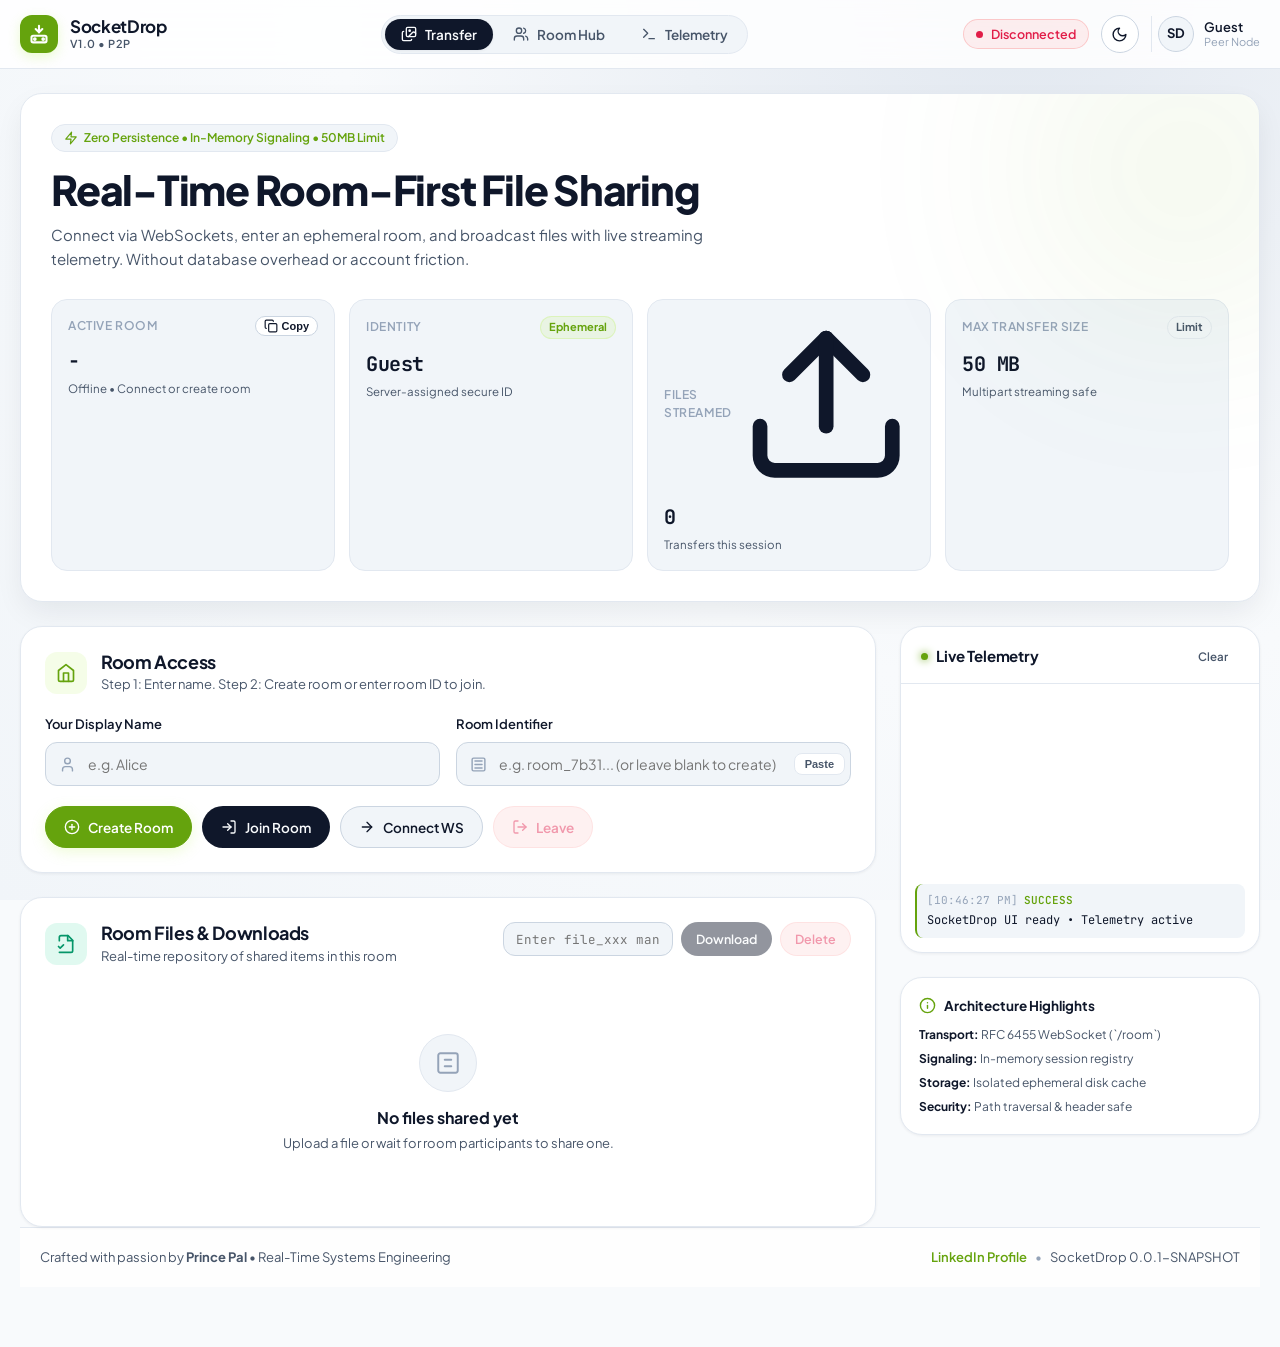
==== src/main/resources/static/index.html @ 0a068235 "Optimized the app and improved the website" ====
<!doctype html>
<html lang="en" data-theme="dark">
  <head>
    <meta charset="UTF-8" />
    <meta name="viewport" content="width=device-width, initial-scale=1.0" />
    <title>SocketDrop — Real-Time Room-First File Sharing</title>
    <meta
      name="description"
      content="Instant, ephemeral peer-to-peer file sharing powered by Spring Boot and WebSockets. Zero database, zero storage tracking, lightning fast."
    />
    <link rel="preconnect" href="https://fonts.googleapis.com" />
    <link rel="preconnect" href="https://fonts.gstatic.com" crossorigin />
    <link
      href="https://fonts.googleapis.com/css2?family=Plus+Jakarta+Sans:wght@400;500;600;700;800&family=JetBrains+Mono:wght@400;500;600&display=swap"
      rel="stylesheet"
    />
    <link rel="stylesheet" href="styles.css" />
  </head>
  <body>
    <!-- Top Navigation Header -->
    <header class="app-header">
      <div class="header-inner">
        <!-- Brand Logo -->
        <a class="brand" href="/" aria-label="SocketDrop Home">
          <div class="brand-badge">
            <svg
              xmlns="http://www.w3.org/2000/svg"
              viewBox="0 0 24 24"
              fill="none"
              stroke="currentColor"
              stroke-width="2.5"
              stroke-linecap="round"
              stroke-linejoin="round"
              class="icon-logo"
            >
              <path d="M12 2v8"></path>
              <path d="m16 6-4 4-4-4"></path>
              <rect width="18" height="8" x="3" y="14" rx="2"></rect>
              <circle cx="7" cy="18" r="1" fill="currentColor"></circle>
              <circle cx="17" cy="18" r="1" fill="currentColor"></circle>
            </svg>
          </div>
          <div class="brand-text">
            <span class="brand-name">SocketDrop</span>
            <span class="brand-tag">v1.0 • P2P</span>
          </div>
        </a>

        <!-- Segmented Navigation Pills -->
        <nav class="nav-pills" aria-label="Sections">
          <button class="nav-pill active" data-tab="transfer" type="button">
            <svg xmlns="http://www.w3.org/2000/svg" viewBox="0 0 24 24" fill="none" stroke="currentColor" stroke-width="2" stroke-linecap="round" stroke-linejoin="round" class="icon-sm">
              <path d="m22 11-1.296-1.296a2.4 2.4 0 0 0-3.408 0L11 16"></path>
              <path d="M4 8a2 2 0 0 0-2 2v10a2 2 0 0 0 2 2h10a2 2 0 0 0 2-2"></path>
              <circle cx="13" cy="7" r="1" fill="currentColor"></circle>
              <rect x="8" y="2" width="14" height="14" rx="2"></rect>
            </svg>
            <span>Transfer</span>
          </button>
          <button class="nav-pill" data-tab="rooms" type="button">
            <svg xmlns="http://www.w3.org/2000/svg" viewBox="0 0 24 24" fill="none" stroke="currentColor" stroke-width="2" stroke-linecap="round" stroke-linejoin="round" class="icon-sm">
              <path d="M16 21v-2a4 4 0 0 0-4-4H6a4 4 0 0 0-4 4v2"></path>
              <circle cx="9" cy="7" r="4"></circle>
              <path d="M22 21v-2a4 4 0 0 0-3-3.87"></path>
              <path d="M16 3.13a4 4 0 0 1 0 7.75"></path>
            </svg>
            <span>Room Hub</span>
          </button>
          <button class="nav-pill" data-tab="console" type="button">
            <svg xmlns="http://www.w3.org/2000/svg" viewBox="0 0 24 24" fill="none" stroke="currentColor" stroke-width="2" stroke-linecap="round" stroke-linejoin="round" class="icon-sm">
              <polyline points="4 17 10 11 4 5"></polyline>
              <line x1="12" x2="20" y1="19" y2="19"></line>
            </svg>
            <span>Telemetry</span>
          </button>
        </nav>

        <!-- Right Utilities -->
        <div class="header-utils">
          <!-- Connection Status Pill -->
          <div id="wsStatus" class="connection-pill disconnected" title="WebSocket Status">
            <span class="pulse-dot"></span>
            <span class="status-label">Disconnected</span>
          </div>

          <!-- Theme Toggle -->
          <button
            id="themeToggle"
            class="util-btn"
            type="button"
            aria-label="Toggle visual theme"
            title="Switch color mode"
          >
            <svg
              xmlns="http://www.w3.org/2000/svg"
              viewBox="0 0 24 24"
              fill="none"
              stroke="currentColor"
              stroke-width="2"
              stroke-linecap="round"
              stroke-linejoin="round"
              class="icon-sun"
            >
              <circle cx="12" cy="12" r="4"></circle>
              <path d="M12 2v2"></path>
              <path d="M12 20v2"></path>
              <path d="m4.93 4.93 1.41 1.41"></path>
              <path d="m17.66 17.66 1.41 1.41"></path>
              <path d="M2 12h2"></path>
              <path d="M20 12h2"></path>
              <path d="m6.34 17.66-1.41 1.41"></path>
              <path d="m19.07 4.93-1.41 1.41"></path>
            </svg>
            <svg
              xmlns="http://www.w3.org/2000/svg"
              viewBox="0 0 24 24"
              fill="none"
              stroke="currentColor"
              stroke-width="2"
              stroke-linecap="round"
              stroke-linejoin="round"
              class="icon-moon"
            >
              <path d="M12 3a6 6 0 0 0 9 9 9 9 0 1 1-9-9Z"></path>
            </svg>
          </button>

          <!-- User Badge -->
          <div class="user-chip">
            <div id="userAvatar" class="avatar-circle">SD</div>
            <div class="user-details">
              <span id="currentUser" class="user-name">Guest</span>
              <span class="user-role">Peer Node</span>
            </div>
          </div>
        </div>
      </div>
    </header>

    <main class="app-layout">
      <!-- Hero Panel with Metric Cards -->
      <section class="hero-panel">
        <div class="hero-content">
          <div class="hero-badge">
            <svg xmlns="http://www.w3.org/2000/svg" viewBox="0 0 24 24" fill="none" stroke="currentColor" stroke-width="2" stroke-linecap="round" stroke-linejoin="round" class="icon-zap">
              <polygon points="13 2 3 14 12 14 11 22 21 10 12 10 13 2"></polygon>
            </svg>
            <span>Zero Persistence • In-Memory Signaling • 50MB Limit</span>
          </div>
          <h1 class="hero-title">Real-Time Room-First File Sharing</h1>
          <p class="hero-desc">
            Connect via WebSockets, enter an ephemeral room, and broadcast files with live streaming telemetry. Without database overhead or account friction.
          </p>
        </div>

        <!-- 4 Hero Stat Cards -->
        <div class="hero-metrics">
          <article class="metric-card">
            <div class="metric-header">
              <span class="metric-label">Active Room</span>
              <button id="copyRoomBtn" class="mini-chip-btn" type="button" title="Copy Room ID">
                <svg xmlns="http://www.w3.org/2000/svg" viewBox="0 0 24 24" fill="none" stroke="currentColor" stroke-width="2" stroke-linecap="round" stroke-linejoin="round" class="icon-xs">
                  <rect width="14" height="14" x="8" y="8" rx="2" ry="2"></rect>
                  <path d="M4 16c-1.1 0-2-.9-2-2V4c0-1.1.9-2 2-2h10c1.1 0 2 .9 2 2"></path>
                </svg>
                <span>Copy</span>
              </button>
            </div>
            <div id="currentRoom" class="metric-value">-</div>
            <div class="metric-foot" id="joinHint">Join or create a room to start</div>
          </article>

          <article class="metric-card">
            <div class="metric-header">
              <span class="metric-label">Identity</span>
              <span class="badge-lime">Ephemeral</span>
            </div>
            <div id="metricUser" class="metric-value truncate">Guest</div>
            <div class="metric-foot">Server-assigned secure ID</div>
          </article>

          <article class="metric-card">
            <div class="metric-header">
              <span class="metric-label">Files Streamed</span>
              <svg xmlns="http://www.w3.org/2000/svg" viewBox="0 0 24 24" fill="none" stroke="currentColor" stroke-width="2" stroke-linecap="round" stroke-linejoin="round" class="icon-muted">
                <path d="M21 15v4a2 2 0 0 1-2 2H5a2 2 0 0 1-2-2v-4"></path>
                <polyline points="17 8 12 3 7 8"></polyline>
                <line x1="12" x2="12" y1="3" y2="15"></line>
              </svg>
            </div>
            <div id="fileCount" class="metric-value">0</div>
            <div class="metric-foot">Transfers this session</div>
          </article>

          <article class="metric-card">
            <div class="metric-header">
              <span class="metric-label">Max Transfer Size</span>
              <span class="badge-neutral">Limit</span>
            </div>
            <div class="metric-value">50 MB</div>
            <div class="metric-foot">Multipart streaming safe</div>
          </article>
        </div>
      </section>

      <!-- Main Dashboard Grid -->
      <div class="dashboard-grid">
        <!-- Left / Primary Column -->
        <div class="col-main">
          <!-- Room Action Card (If not connected or no room) -->
          <section id="roomControlCard" class="glass-card">
            <div class="card-head">
              <div class="card-title-group">
                <div class="card-icon bg-lime-subtle">
                  <svg xmlns="http://www.w3.org/2000/svg" viewBox="0 0 24 24" fill="none" stroke="currentColor" stroke-width="2" stroke-linecap="round" stroke-linejoin="round" class="icon-lime">
                    <path d="m3 9 9-7 9 7v11a2 2 0 0 1-2 2H5a2 2 0 0 1-2-2z"></path>
                    <polyline points="9 22 9 12 15 12 15 22"></polyline>
                  </svg>
                </div>
                <div>
                  <h2 class="card-title">Room Access</h2>
                  <p id="roomPrompt" class="card-subtitle">Connect and create a new room or enter an existing Room ID</p>
                </div>
              </div>
            </div>

            <div class="card-body">
              <div class="input-grid">
                <div class="form-field">
                  <label for="displayName">Your Display Name</label>
                  <div class="input-wrapper">
                    <svg xmlns="http://www.w3.org/2000/svg" viewBox="0 0 24 24" fill="none" stroke="currentColor" stroke-width="2" stroke-linecap="round" stroke-linejoin="round" class="field-icon">
                      <path d="M19 21v-2a4 4 0 0 0-4-4H9a4 4 0 0 0-4 4v2"></path>
                      <circle cx="12" cy="7" r="4"></circle>
                    </svg>
                    <input id="displayName" type="text" placeholder="e.g. Alice" maxlength="32" autocomplete="off" />
                  </div>
                </div>

                <div class="form-field">
                  <label for="roomId">Room Identifier</label>
                  <div class="input-wrapper">
                    <svg xmlns="http://www.w3.org/2000/svg" viewBox="0 0 24 24" fill="none" stroke="currentColor" stroke-width="2" stroke-linecap="round" stroke-linejoin="round" class="field-icon">
                      <rect width="18" height="18" x="3" y="3" rx="2"></rect>
                      <path d="M7 7h10"></path>
                      <path d="M7 12h10"></path>
                      <path d="M7 17h10"></path>
                    </svg>
                    <input id="roomId" type="text" placeholder="e.g. room_7b31... (or leave blank to create)" autocomplete="off" />
                    <button id="pasteRoomBtn" class="input-action-btn" type="button" title="Paste from clipboard">
                      Paste
                    </button>
                  </div>
                </div>
              </div>

              <div class="btn-group">
                <button id="createRoomBtn" class="btn btn-lime" type="button">
                  <svg xmlns="http://www.w3.org/2000/svg" viewBox="0 0 24 24" fill="none" stroke="currentColor" stroke-width="2" stroke-linecap="round" stroke-linejoin="round" class="icon-btn">
                    <circle cx="12" cy="12" r="10"></circle>
                    <line x1="12" y1="8" x2="12" y2="16"></line>
                    <line x1="8" y1="12" x2="16" y2="12"></line>
                  </svg>
                  <span>Create Room</span>
                </button>
                <button id="joinRoomBtn" class="btn btn-primary" type="button">
                  <svg xmlns="http://www.w3.org/2000/svg" viewBox="0 0 24 24" fill="none" stroke="currentColor" stroke-width="2" stroke-linecap="round" stroke-linejoin="round" class="icon-btn">
                    <path d="M15 3h4a2 2 0 0 1 2 2v14a2 2 0 0 1-2 2h-4"></path>
                    <polyline points="10 17 15 12 10 7"></polyline>
                    <line x1="15" y1="12" x2="3" y2="12"></line>
                  </svg>
                  <span>Join Room</span>
                </button>
                <button id="connectBtn" class="btn btn-outline" type="button">
                  <svg xmlns="http://www.w3.org/2000/svg" viewBox="0 0 24 24" fill="none" stroke="currentColor" stroke-width="2" stroke-linecap="round" stroke-linejoin="round" class="icon-btn">
                    <path d="M5 12h14"></path>
                    <path d="m12 5 7 7-7 7"></path>
                  </svg>
                  <span>Connect WS</span>
                </button>
                <button id="leaveRoomBtn" class="btn btn-danger" type="button" disabled>
                  <svg xmlns="http://www.w3.org/2000/svg" viewBox="0 0 24 24" fill="none" stroke="currentColor" stroke-width="2" stroke-linecap="round" stroke-linejoin="round" class="icon-btn">
                    <path d="M9 21H5a2 2 0 0 1-2-2V5a2 2 0 0 1 2-2h4"></path>
                    <polyline points="16 17 21 12 16 7"></polyline>
                    <line x1="21" y1="12" x2="9" y2="12"></line>
                  </svg>
                  <span>Leave</span>
                </button>
              </div>
            </div>
          </section>

          <!-- File Upload & Sharing Zone -->
          <section id="fileActionsSection" class="glass-card" hidden>
            <div class="card-head">
              <div class="card-title-group">
                <div class="card-icon bg-blue-subtle">
                  <svg xmlns="http://www.w3.org/2000/svg" viewBox="0 0 24 24" fill="none" stroke="currentColor" stroke-width="2" stroke-linecap="round" stroke-linejoin="round" class="icon-blue">
                    <path d="M21 15v4a2 2 0 0 1-2 2H5a2 2 0 0 1-2-2v-4"></path>
                    <polyline points="17 8 12 3 7 8"></polyline>
                    <line x1="12" y1="3" x2="12" y2="15"></line>
                  </svg>
                </div>
                <div>
                  <h2 class="card-title">Share Files in Room</h2>
                  <p class="card-subtitle">Broadcast files to all peers in this room instantly</p>
                </div>
              </div>
              <div class="card-actions">
                <button id="shareLinkBtn" class="btn btn-sm btn-outline" type="button">
                  <svg xmlns="http://www.w3.org/2000/svg" viewBox="0 0 24 24" fill="none" stroke="currentColor" stroke-width="2" stroke-linecap="round" stroke-linejoin="round" class="icon-xs">
                    <circle cx="18" cy="5" r="3"></circle>
                    <circle cx="6" cy="12" r="3"></circle>
                    <circle cx="18" cy="19" r="3"></circle>
                    <line x1="8.59" y1="13.51" x2="15.42" y2="17.49"></line>
                    <line x1="15.41" y1="6.51" x2="8.59" y2="10.49"></line>
                  </svg>
                  <span>Share Link</span>
                </button>
                <button id="qrModalBtn" class="btn btn-sm btn-outline" type="button" title="Show QR Code">
                  <svg xmlns="http://www.w3.org/2000/svg" viewBox="0 0 24 24" fill="none" stroke="currentColor" stroke-width="2" stroke-linecap="round" stroke-linejoin="round" class="icon-xs">
                    <rect width="5" height="5" x="3" y="3" rx="1"></rect>
                    <rect width="5" height="5" x="16" y="3" rx="1"></rect>
                    <rect width="5" height="5" x="3" y="16" rx="1"></rect>
                    <path d="M21 16h-3a2 2 0 0 0-2 2v3"></path>
                    <path d="M21 21v.01"></path>
                    <path d="M12 7v3a2 2 0 0 1-2 2H7"></path>
                    <path d="M3 12h.01"></path>
                    <path d="M12 3h.01"></path>
                    <path d="M12 16v.01"></path>
                    <path d="M16 12h1"></path>
                    <path d="M21 12v.01"></path>
                    <path d="M12 21v-1"></path>
                  </svg>
                  <span>QR Code</span>
                </button>
              </div>
            </div>

            <div class="card-body">
              <!-- Drag and Drop Zone -->
              <div id="dropZone" class="drop-zone">
                <input id="uploadFile" type="file" class="file-input-hidden" />
                <div class="drop-content">
                  <div class="drop-icon-box">
                    <svg xmlns="http://www.w3.org/2000/svg" viewBox="0 0 24 24" fill="none" stroke="currentColor" stroke-width="2" stroke-linecap="round" stroke-linejoin="round" class="icon-cloud-upload">
                      <path d="M4 14.899A7 7 0 1 1 15.71 8h1.79a4.5 4.5 0 0 1 2.5 8.242"></path>
                      <path d="M12 12v9"></path>
                      <path d="m16 16-4-4-4 4"></path>
                    </svg>
                  </div>
                  <div class="drop-text">
                    <p class="drop-title">
                      <span class="highlight">Click to browse</span> or drag and drop files here
                    </p>
                    <p class="drop-hint">Supports all file formats up to 50 MB</p>
                  </div>
                </div>
              </div>

              <!-- Selected File Preview Bar -->
              <div id="filePreviewBar" class="file-preview-bar" hidden>
                <div class="file-info-preview">
                  <div class="file-icon-badge">
                    <svg xmlns="http://www.w3.org/2000/svg" viewBox="0 0 24 24" fill="none" stroke="currentColor" stroke-width="2" stroke-linecap="round" stroke-linejoin="round" class="icon-file">
                      <path d="M15 2H6a2 2 0 0 0-2 2v16a2 2 0 0 0 2 2h12a2 2 0 0 0 2-2V7Z"></path>
                      <path d="M14 2v4a2 2 0 0 0 2 2h4"></path>
                    </svg>
                  </div>
                  <div class="file-text-preview">
                    <span id="previewFileName" class="preview-name">example.pdf</span>
                    <span id="previewFileSize" class="preview-size">0 KB</span>
                  </div>
                </div>
                <div class="preview-actions">
                  <button id="cancelSelectBtn" class="btn btn-sm btn-ghost" type="button">Cancel</button>
                  <button id="uploadBtn" class="btn btn-lime btn-sm" type="button" disabled>
                    <svg xmlns="http://www.w3.org/2000/svg" viewBox="0 0 24 24" fill="none" stroke="currentColor" stroke-width="2" stroke-linecap="round" stroke-linejoin="round" class="icon-xs">
                      <path d="M12 3v12"></path>
                      <path d="m17 8-5-5-5 5"></path>
                      <path d="M21 15v4a2 2 0 0 1-2 2H5a2 2 0 0 1-2-2v-4"></path>
                    </svg>
                    <span>Upload & Broadcast</span>
                  </button>
                </div>
              </div>

              <!-- Live Upload Progress Bar -->
              <div id="uploadProgressWrap" class="progress-wrap" hidden>
                <div class="progress-label-row">
                  <span id="progressStatusText" class="progress-status">Uploading...</span>
                  <span id="progressPercent" class="progress-pct">0%</span>
                </div>
                <div class="progress-track">
                  <div id="progressBar" class="progress-bar" style="width: 0%"></div>
                </div>
              </div>
            </div>
          </section>

          <!-- Shared Files Hub -->
          <section id="filesListSection" class="glass-card">
            <div class="card-head">
              <div class="card-title-group">
                <div class="card-icon bg-emerald-subtle">
                  <svg xmlns="http://www.w3.org/2000/svg" viewBox="0 0 24 24" fill="none" stroke="currentColor" stroke-width="2" stroke-linecap="round" stroke-linejoin="round" class="icon-emerald">
                    <path d="M4 22h14a2 2 0 0 0 2-2V7.5L14.5 2H6a2 2 0 0 0-2 2v4"></path>
                    <polyline points="14 2 14 8 20 8"></polyline>
                    <path d="m3 15 2 2 4-4"></path>
                  </svg>
                </div>
                <div>
                  <h2 class="card-title">Room Files & Downloads</h2>
                  <p class="card-subtitle">Real-time repository of shared items in this room</p>
                </div>
              </div>

              <!-- Quick File ID input fallback -->
              <div class="quick-id-box">
                <input id="fileIdInput" type="text" placeholder="Enter file_xxx manually" />
                <button id="downloadBtn" class="btn btn-sm btn-primary" type="button" disabled>Download</button>
                <button id="deleteBtn" class="btn btn-sm btn-danger" type="button" disabled>Delete</button>
              </div>
            </div>

            <div class="card-body">
              <!-- Empty state -->
              <div id="filesEmptyState" class="empty-state">
                <div class="empty-icon-box">
                  <svg xmlns="http://www.w3.org/2000/svg" viewBox="0 0 24 24" fill="none" stroke="currentColor" stroke-width="1.8" stroke-linecap="round" stroke-linejoin="round" class="icon-empty">
                    <rect width="18" height="18" x="3" y="3" rx="2"></rect>
                    <line x1="9" x2="15" y1="15" y2="15"></line>
                    <line x1="9" x2="15" y1="9" y2="9"></line>
                  </svg>
                </div>
                <h3 class="empty-title">No files shared yet</h3>
                <p class="empty-desc">Upload a file or wait for room participants to share one.</p>
              </div>

              <!-- File Items Container -->
              <div id="fileItemsList" class="file-items-list" hidden></div>
            </div>
          </section>
        </div>

        <!-- Right / Secondary Column: Telemetry & Activity Feed -->
        <aside class="col-side">
          <!-- Room QR Code / Info Card -->
          <section id="roomSummaryCard" class="glass-card side-card" hidden>
            <div class="side-card-head">
              <h3 class="side-card-title">Room Overview</h3>
              <span id="roomStatusTag" class="badge-lime">Active</span>
            </div>
            <div class="side-card-body">
              <div class="room-share-box">
                <span class="room-share-label">Shareable Link</span>
                <div class="copy-input-row">
                  <input id="shareLinkInput" type="text" readonly value="" />
                  <button id="copyShareLinkBtn" class="btn btn-xs btn-outline" type="button">Copy</button>
                </div>
              </div>
              <div id="qrCodeContainer" class="qr-preview-box"></div>
            </div>
          </section>

          <!-- Live WebSocket Event Stream -->
          <section class="glass-card side-card console-card">
            <div class="side-card-head">
              <div class="console-title-group">
                <span class="live-indicator"></span>
                <h3 class="side-card-title">Live Telemetry</h3>
              </div>
              <div class="console-actions">
                <button id="clearLogBtn" class="btn btn-xs btn-ghost" type="button" title="Clear console">
                  Clear
                </button>
              </div>
            </div>
            <div class="console-body">
              <div id="log" class="console-stream"></div>
            </div>
          </section>

          <!-- Architecture & Specs Callout -->
          <section class="glass-card side-card info-card">
            <div class="info-head">
              <svg xmlns="http://www.w3.org/2000/svg" viewBox="0 0 24 24" fill="none" stroke="currentColor" stroke-width="2" stroke-linecap="round" stroke-linejoin="round" class="icon-info">
                <circle cx="12" cy="12" r="10"></circle>
                <line x1="12" y1="16" x2="12" y2="12"></line>
                <line x1="12" y1="8" x2="12.01" y2="8"></line>
              </svg>
              <h4>Architecture Highlights</h4>
            </div>
            <ul class="spec-list">
              <li><strong>Transport:</strong> RFC 6455 WebSocket (`/room`)</li>
              <li><strong>Signaling:</strong> In-memory session registry</li>
              <li><strong>Storage:</strong> Isolated ephemeral disk cache</li>
              <li><strong>Security:</strong> Path traversal & header safe</li>
            </ul>
          </section>
        </aside>
      </div>

      <!-- Footer -->
      <footer class="app-footer">
        <div class="footer-inner">
          <div class="footer-copy">
            Crafted with passion by <strong>Prince Pal</strong> • Real-Time Systems Engineering
          </div>
          <div class="footer-links">
            <a
              href="https://www.linkedin.com/in/princepal-dev/"
              target="_blank"
              rel="noopener noreferrer"
              class="footer-link"
            >
              LinkedIn Profile
            </a>
            <span class="footer-dot">•</span>
            <span class="footer-version">SocketDrop 0.0.1-SNAPSHOT</span>
          </div>
        </div>
      </footer>
    </main>

    <!-- QR Code Modal Dialog -->
    <div id="qrModal" class="modal-backdrop" hidden>
      <div class="modal-card">
        <div class="modal-head">
          <h3>Scan to Join Room</h3>
          <button id="closeQrModalBtn" class="btn-close" type="button" aria-label="Close dialog">✕</button>
        </div>
        <div class="modal-body">
          <div id="modalQrCode" class="modal-qr-box"></div>
          <p class="modal-help">Scan with any mobile camera to immediately join this room.</p>
          <div class="modal-link-box">
            <input id="modalRoomUrl" type="text" readonly value="" />
            <button id="copyModalUrlBtn" class="btn btn-sm btn-lime" type="button">Copy URL</button>
          </div>
        </div>
      </div>
    </div>

    <!-- Floating Toast Notifications -->
    <div id="toastContainer" class="toast-container" aria-live="polite"></div>

    <script src="app.js" defer></script>
  </body>
</html>
---- src/main/resources/static/styles.css ----
/* -------------------------------------------------------------
   SocketDrop Design System
   Inspired by ImpactLens (https://impactlens-kappa.vercel.app)
   Dark & Light mode, high-contrast, lightning-fast CSS
-------------------------------------------------------------- */

:root {
  --font-sans: 'Plus Jakarta Sans', -apple-system, BlinkMacSystemFont, 'Segoe UI', Roboto, sans-serif;
  --font-mono: 'JetBrains Mono', monospace;

  /* Theme tokens - Dark default */
  --bg-canvas: #090c15;
  --bg-gradient: radial-gradient(circle at 80% 0%, #172036 0%, #090c15 50%, #06080e 100%);
  --bg-chrome: rgba(13, 18, 30, 0.82);
  --bg-panel: rgba(18, 25, 41, 0.72);
  --bg-panel-hover: rgba(24, 33, 54, 0.85);
  --bg-subtle: rgba(255, 255, 255, 0.04);
  --border-line: rgba(255, 255, 255, 0.08);
  --border-line-strong: rgba(255, 255, 255, 0.16);
  --border-accent: rgba(190, 242, 100, 0.4);

  --text-main: #f8fafc;
  --text-muted: #94a3b8;
  --text-subtle: #64748b;

  --accent-lime: #bef264;
  --accent-lime-hover: #d9f99d;
  --accent-lime-fg: #0f172a;
  --accent-blue: #38bdf8;
  --accent-emerald: #34d399;
  --accent-danger: #f87171;
  --accent-danger-bg: rgba(239, 68, 68, 0.12);

  --shadow-sm: 0 2px 8px rgba(0, 0, 0, 0.25);
  --shadow-md: 0 12px 32px -4px rgba(0, 0, 0, 0.45);
  --shadow-glow: 0 0 24px rgba(190, 242, 100, 0.15);

  --radius-sm: 8px;
  --radius-md: 12px;
  --radius-lg: 16px;
  --radius-xl: 22px;
  --radius-pill: 9999px;
  --ease: cubic-bezier(0.16, 1, 0.3, 1);
}

html[data-theme='light'] {
  --bg-canvas: #f8fafc;
  --bg-gradient: radial-gradient(circle at 80% 0%, #e2e8f0 0%, #f8fafc 50%, #f1f5f9 100%);
  --bg-chrome: rgba(255, 255, 255, 0.85);
  --bg-panel: #ffffff;
  --bg-panel-hover: #f8fafc;
  --bg-subtle: #f1f5f9;
  --border-line: #e2e8f0;
  --border-line-strong: #cbd5e1;
  --border-accent: rgba(101, 163, 13, 0.35);

  --text-main: #0f172a;
  --text-muted: #475569;
  --text-subtle: #94a3b8;

  --accent-lime: #65a30d;
  --accent-lime-hover: #4d7c0f;
  --accent-lime-fg: #ffffff;
  --accent-blue: #0284c7;
  --accent-emerald: #059669;
  --accent-danger: #e11d48;
  --accent-danger-bg: #fee2e2;

  --shadow-sm: 0 1px 3px rgba(15, 23, 42, 0.06);
  --shadow-md: 0 12px 30px -4px rgba(15, 23, 42, 0.08);
  --shadow-glow: 0 0 20px rgba(101, 163, 13, 0.12);
}

*, *::before, *::after {
  box-sizing: border-box;
  margin: 0;
  padding: 0;
}

body {
  font-family: var(--font-sans);
  background: var(--bg-canvas);
  background-image: var(--bg-gradient);
  background-attachment: fixed;
  color: var(--text-main);
  line-height: 1.5;
  -webkit-font-smoothing: antialiased;
  min-height: 100vh;
  display: flex;
  flex-direction: column;
}

/* -------------------------------------------------------------
   Header & Navigation
-------------------------------------------------------------- */

.app-header {
  position: sticky;
  top: 0;
  z-index: 50;
  background: var(--bg-chrome);
  backdrop-filter: blur(16px);
  -webkit-backdrop-filter: blur(16px);
  border-bottom: 1px solid var(--border-line);
  transition: border-color 0.2s var(--ease), background 0.2s var(--ease);
}

.header-inner {
  max-width: 1280px;
  margin: 0 auto;
  padding: 0 20px;
  height: 68px;
  display: flex;
  align-items: center;
  justify-content: space-between;
  gap: 16px;
}

.brand {
  display: flex;
  align-items: center;
  gap: 12px;
  text-decoration: none;
  color: inherit;
  transition: opacity 0.2s ease;
}

.brand:hover {
  opacity: 0.9;
}

.brand-badge {
  width: 38px;
  height: 38px;
  border-radius: var(--radius-md);
  background: var(--accent-lime);
  color: var(--accent-lime-fg);
  display: grid;
  place-items: center;
  box-shadow: 0 4px 12px rgba(190, 242, 100, 0.3);
}

.icon-logo {
  width: 20px;
  height: 20px;
}

.brand-text {
  display: flex;
  flex-direction: column;
}

.brand-name {
  font-weight: 700;
  font-size: 17px;
  letter-spacing: -0.02em;
  color: var(--text-main);
  line-height: 1.2;
}

.brand-tag {
  font-size: 11px;
  font-weight: 600;
  color: var(--text-muted);
  text-transform: uppercase;
  letter-spacing: 0.04em;
}

/* Nav Pills */
.nav-pills {
  display: none;
  background: var(--bg-subtle);
  border: 1px solid var(--border-line);
  border-radius: var(--radius-pill);
  padding: 3px;
  gap: 4px;
}

@media (min-width: 768px) {
  .nav-pills {
    display: flex;
  }
}

.nav-pill {
  display: flex;
  align-items: center;
  gap: 8px;
  background: transparent;
  border: none;
  color: var(--text-muted);
  padding: 7px 16px;
  border-radius: var(--radius-pill);
  font-size: 13.5px;
  font-weight: 600;
  font-family: inherit;
  cursor: pointer;
  transition: all 0.2s var(--ease);
}

.nav-pill:hover {
  color: var(--text-main);
  background: var(--bg-subtle);
}

.nav-pill.active {
  background: var(--text-main);
  color: var(--bg-canvas);
  box-shadow: var(--shadow-sm);
}

/* Header Utilities */
.header-utils {
  display: flex;
  align-items: center;
  gap: 12px;
}

.connection-pill {
  display: flex;
  align-items: center;
  gap: 8px;
  padding: 5px 12px;
  border-radius: var(--radius-pill);
  font-size: 12.5px;
  font-weight: 600;
  border: 1px solid var(--border-line);
  background: var(--bg-subtle);
  transition: all 0.2s var(--ease);
}

.pulse-dot {
  width: 7px;
  height: 7px;
  border-radius: 50%;
  display: inline-block;
  background: var(--text-subtle);
}

.connection-pill.connected {
  border-color: rgba(52, 211, 153, 0.4);
  background: rgba(52, 211, 153, 0.1);
  color: var(--accent-emerald);
}

.connection-pill.connected .pulse-dot {
  background: var(--accent-emerald);
  box-shadow: 0 0 8px var(--accent-emerald);
  animation: pulse-ring 2s infinite;
}

.connection-pill.disconnected {
  border-color: rgba(248, 113, 113, 0.3);
  background: rgba(248, 113, 113, 0.1);
  color: var(--accent-danger);
}

.connection-pill.disconnected .pulse-dot {
  background: var(--accent-danger);
}

@keyframes pulse-ring {
  0% { transform: scale(0.95); opacity: 0.9; }
  50% { transform: scale(1.3); opacity: 1; }
  100% { transform: scale(0.95); opacity: 0.9; }
}

.util-btn {
  width: 38px;
  height: 38px;
  border-radius: var(--radius-pill);
  border: 1px solid var(--border-line-strong);
  background: var(--bg-panel);
  color: var(--text-main);
  display: grid;
  place-items: center;
  cursor: pointer;
  transition: all 0.2s var(--ease);
}

.util-btn:hover {
  border-color: var(--text-main);
  transform: scale(1.05);
}

.util-btn svg {
  width: 17px;
  height: 17px;
}

html[data-theme='dark'] .icon-sun { display: block; }
html[data-theme='dark'] .icon-moon { display: none; }
html[data-theme='light'] .icon-sun { display: none; }
html[data-theme='light'] .icon-moon { display: block; }

.user-chip {
  display: flex;
  align-items: center;
  gap: 10px;
  padding-left: 6px;
  border-left: 1px solid var(--border-line);
}

.avatar-circle {
  width: 36px;
  height: 36px;
  border-radius: var(--radius-pill);
  background: var(--bg-subtle);
  border: 1px solid var(--border-line-strong);
  color: var(--text-main);
  font-weight: 700;
  font-size: 13px;
  display: grid;
  place-items: center;
  text-transform: uppercase;
  letter-spacing: -0.02em;
}

.user-details {
  display: none;
  flex-direction: column;
  line-height: 1.2;
}

@media (min-width: 992px) {
  .user-details {
    display: flex;
  }
}

.user-name {
  font-size: 13px;
  font-weight: 600;
  color: var(--text-main);
}

.user-role {
  font-size: 11px;
  color: var(--text-subtle);
}

/* -------------------------------------------------------------
   Layout & Container
-------------------------------------------------------------- */

.app-layout {
  max-width: 1280px;
  width: 100%;
  margin: 0 auto;
  padding: 24px 20px 60px;
  flex: 1;
}

/* -------------------------------------------------------------
   Hero Panel
-------------------------------------------------------------- */

.hero-panel {
  background: var(--bg-panel);
  border: 1px solid var(--border-line);
  border-radius: var(--radius-xl);
  padding: 30px;
  margin-bottom: 24px;
  box-shadow: var(--shadow-md);
  position: relative;
  overflow: hidden;
  backdrop-filter: blur(12px);
}

.hero-panel::before {
  content: '';
  position: absolute;
  top: -50px;
  right: -50px;
  width: 250px;
  height: 250px;
  border-radius: 50%;
  background: var(--accent-lime);
  filter: blur(120px);
  opacity: 0.12;
  pointer-events: none;
}

.hero-badge {
  display: inline-flex;
  align-items: center;
  gap: 6px;
  background: var(--bg-subtle);
  border: 1px solid var(--border-line);
  padding: 4px 12px;
  border-radius: var(--radius-pill);
  font-size: 12px;
  font-weight: 600;
  color: var(--accent-lime);
  margin-bottom: 14px;
}

.icon-zap {
  width: 14px;
  height: 14px;
}

.hero-title {
  font-size: clamp(1.8rem, 3.2vw, 2.6rem);
  font-weight: 800;
  letter-spacing: -0.03em;
  color: var(--text-main);
  line-height: 1.15;
  margin-bottom: 10px;
}

.hero-desc {
  max-width: 720px;
  font-size: 15px;
  color: var(--text-muted);
  line-height: 1.6;
  margin-bottom: 28px;
}

.hero-metrics {
  display: grid;
  grid-template-columns: repeat(2, 1fr);
  gap: 14px;
}

@media (min-width: 900px) {
  .hero-metrics {
    grid-template-columns: repeat(4, 1fr);
  }
}

.metric-card {
  background: var(--bg-subtle);
  border: 1px solid var(--border-line);
  border-radius: var(--radius-lg);
  padding: 16px;
  transition: all 0.2s var(--ease);
}

.metric-card:hover {
  background: var(--bg-panel-hover);
  border-color: var(--border-line-strong);
  transform: translateY(-2px);
}

.metric-header {
  display: flex;
  align-items: center;
  justify-content: space-between;
  margin-bottom: 10px;
}

.metric-label {
  font-size: 12px;
  font-weight: 600;
  text-transform: uppercase;
  letter-spacing: 0.05em;
  color: var(--text-subtle);
}

.metric-value {
  font-size: 20px;
  font-weight: 700;
  letter-spacing: -0.02em;
  color: var(--text-main);
  font-family: var(--font-mono);
  margin-bottom: 4px;
}

.metric-foot {
  font-size: 11.5px;
  color: var(--text-muted);
}

/* -------------------------------------------------------------
   Dashboard Grid
-------------------------------------------------------------- */

.dashboard-grid {
  display: grid;
  grid-template-columns: 1fr;
  gap: 24px;
}

@media (min-width: 992px) {
  .dashboard-grid {
    grid-template-columns: minmax(0, 1fr) 360px;
  }
}

.col-main {
  display: flex;
  flex-direction: column;
  gap: 24px;
}

.col-side {
  display: flex;
  flex-direction: column;
  gap: 24px;
}

/* -------------------------------------------------------------
   Glass Cards & Sections
-------------------------------------------------------------- */

.glass-card {
  background: var(--bg-panel);
  border: 1px solid var(--border-line);
  border-radius: var(--radius-xl);
  padding: 24px;
  box-shadow: var(--shadow-sm);
  backdrop-filter: blur(10px);
  transition: border-color 0.2s var(--ease);
}

.glass-card:hover {
  border-color: var(--border-line-strong);
}

.card-head {
  display: flex;
  align-items: flex-start;
  justify-content: space-between;
  gap: 16px;
  margin-bottom: 20px;
  flex-wrap: wrap;
}

.card-title-group {
  display: flex;
  align-items: center;
  gap: 14px;
}

.card-icon {
  width: 42px;
  height: 42px;
  border-radius: var(--radius-md);
  display: grid;
  place-items: center;
  flex-shrink: 0;
}

.card-icon svg {
  width: 20px;
  height: 20px;
}

.bg-lime-subtle { background: rgba(190, 242, 100, 0.15); }
.icon-lime { color: var(--accent-lime); }
.bg-blue-subtle { background: rgba(56, 189, 248, 0.15); }
.icon-blue { color: var(--accent-blue); }
.bg-emerald-subtle { background: rgba(52, 211, 153, 0.15); }
.icon-emerald { color: var(--accent-emerald); }

.card-title {
  font-size: 18px;
  font-weight: 700;
  letter-spacing: -0.02em;
  color: var(--text-main);
  line-height: 1.2;
}

.card-subtitle {
  font-size: 13px;
  color: var(--text-muted);
  margin-top: 3px;
}

.card-actions {
  display: flex;
  align-items: center;
  gap: 8px;
}

/* -------------------------------------------------------------
   Forms, Inputs & Buttons
-------------------------------------------------------------- */

.input-grid {
  display: grid;
  grid-template-columns: 1fr;
  gap: 16px;
  margin-bottom: 20px;
}

@media (min-width: 640px) {
  .input-grid {
    grid-template-columns: 1fr 1fr;
  }
}

.form-field {
  display: flex;
  flex-direction: column;
  gap: 8px;
}

.form-field label {
  font-size: 13px;
  font-weight: 600;
  color: var(--text-main);
}

.input-wrapper {
  position: relative;
  display: flex;
  align-items: center;
}

.field-icon {
  position: absolute;
  left: 14px;
  width: 17px;
  height: 17px;
  color: var(--text-subtle);
  pointer-events: none;
}

.input-wrapper input {
  width: 100%;
  height: 44px;
  padding: 0 14px 0 42px;
  background: var(--bg-subtle);
  border: 1px solid var(--border-line-strong);
  border-radius: var(--radius-md);
  color: var(--text-main);
  font-family: inherit;
  font-size: 14px;
  transition: all 0.2s var(--ease);
}

.input-wrapper input:focus {
  outline: none;
  border-color: var(--accent-lime);
  box-shadow: 0 0 0 3px rgba(190, 242, 100, 0.15);
  background: var(--bg-panel);
}

.input-action-btn {
  position: absolute;
  right: 6px;
  background: var(--bg-panel);
  border: 1px solid var(--border-line);
  color: var(--text-muted);
  font-size: 11px;
  font-weight: 600;
  padding: 4px 10px;
  border-radius: var(--radius-sm);
  cursor: pointer;
  transition: all 0.15s ease;
}

.input-action-btn:hover {
  color: var(--text-main);
  border-color: var(--text-muted);
}

.btn-group {
  display: flex;
  flex-wrap: wrap;
  gap: 10px;
}

.btn {
  display: inline-flex;
  align-items: center;
  justify-content: center;
  gap: 8px;
  height: 42px;
  padding: 0 18px;
  border-radius: var(--radius-pill);
  font-family: inherit;
  font-size: 13.5px;
  font-weight: 600;
  cursor: pointer;
  outline: none;
  border: 1px solid transparent;
  transition: all 0.2s var(--ease);
  text-decoration: none;
  white-space: nowrap;
}

.btn:active:not(:disabled) {
  transform: scale(0.97);
}

.btn:disabled {
  opacity: 0.45;
  cursor: not-allowed;
  pointer-events: none;
}

.btn-sm {
  height: 34px;
  padding: 0 14px;
  font-size: 12.5px;
}

.btn-xs {
  height: 28px;
  padding: 0 10px;
  font-size: 11.5px;
}

.btn-lime {
  background: var(--accent-lime);
  color: var(--accent-lime-fg);
  border-color: var(--accent-lime);
  box-shadow: 0 4px 14px rgba(190, 242, 100, 0.25);
}

.btn-lime:hover:not(:disabled) {
  background: var(--accent-lime-hover);
  box-shadow: 0 6px 20px rgba(190, 242, 100, 0.35);
}

.btn-primary {
  background: var(--text-main);
  color: var(--bg-canvas);
}

.btn-primary:hover:not(:disabled) {
  opacity: 0.9;
}

.btn-outline {
  background: var(--bg-subtle);
  border-color: var(--border-line-strong);
  color: var(--text-main);
}

.btn-outline:hover:not(:disabled) {
  border-color: var(--text-main);
  background: var(--bg-panel-hover);
}

.btn-danger {
  background: var(--accent-danger-bg);
  color: var(--accent-danger);
  border-color: rgba(248, 113, 113, 0.3);
}

.btn-danger:hover:not(:disabled) {
  background: var(--accent-danger);
  color: #ffffff;
}

.btn-ghost {
  background: transparent;
  border-color: transparent;
  color: var(--text-muted);
}

.btn-ghost:hover:not(:disabled) {
  color: var(--text-main);
  background: var(--bg-subtle);
}

.icon-btn, .icon-sm {
  width: 16px;
  height: 16px;
}

.icon-xs {
  width: 14px;
  height: 14px;
}

/* -------------------------------------------------------------
   Drop Zone
-------------------------------------------------------------- */

.drop-zone {
  position: relative;
  border: 2px dashed var(--border-line-strong);
  border-radius: var(--radius-lg);
  padding: 36px 20px;
  text-align: center;
  background: var(--bg-subtle);
  cursor: pointer;
  transition: all 0.25s var(--ease);
}

.drop-zone:hover, .drop-zone.dragover {
  border-color: var(--accent-lime);
  background: rgba(190, 242, 100, 0.04);
  box-shadow: var(--shadow-glow);
}

.file-input-hidden {
  position: absolute;
  inset: 0;
  opacity: 0;
  width: 100%;
  height: 100%;
  cursor: pointer;
}

.drop-content {
  display: flex;
  flex-direction: column;
  align-items: center;
  gap: 14px;
  pointer-events: none;
}

.drop-icon-box {
  width: 52px;
  height: 52px;
  border-radius: var(--radius-pill);
  background: var(--bg-panel);
  border: 1px solid var(--border-line);
  display: grid;
  place-items: center;
  color: var(--accent-lime);
}

.icon-cloud-upload {
  width: 26px;
  height: 26px;
}

.drop-title {
  font-size: 15px;
  font-weight: 600;
  color: var(--text-main);
}

.highlight {
  color: var(--accent-lime);
  text-decoration: underline;
  text-underline-offset: 3px;
}

.drop-hint {
  font-size: 12.5px;
  color: var(--text-subtle);
  margin-top: 4px;
}

/* File Preview Bar */
.file-preview-bar {
  display: flex;
  align-items: center;
  justify-content: space-between;
  gap: 14px;
  padding: 14px 18px;
  background: var(--bg-subtle);
  border: 1px solid var(--border-line-strong);
  border-radius: var(--radius-md);
  margin-top: 14px;
}

.file-info-preview {
  display: flex;
  align-items: center;
  gap: 12px;
  min-width: 0;
}

.file-icon-badge {
  width: 38px;
  height: 38px;
  border-radius: var(--radius-sm);
  background: var(--bg-panel);
  border: 1px solid var(--border-line);
  display: grid;
  place-items: center;
  color: var(--accent-blue);
  flex-shrink: 0;
}

.icon-file {
  width: 20px;
  height: 20px;
}

.file-text-preview {
  display: flex;
  flex-direction: column;
  min-width: 0;
}

.preview-name {
  font-size: 13.5px;
  font-weight: 600;
  color: var(--text-main);
  white-space: nowrap;
  overflow: hidden;
  text-overflow: ellipsis;
}

.preview-size {
  font-size: 11.5px;
  color: var(--text-subtle);
  font-family: var(--font-mono);
}

.preview-actions {
  display: flex;
  align-items: center;
  gap: 8px;
  flex-shrink: 0;
}

/* Progress Wrap */
.progress-wrap {
  margin-top: 16px;
  display: flex;
  flex-direction: column;
  gap: 6px;
}

.progress-label-row {
  display: flex;
  justify-content: space-between;
  font-size: 12.5px;
  font-weight: 600;
}

.progress-status {
  color: var(--text-main);
}

.progress-pct {
  font-family: var(--font-mono);
  color: var(--accent-lime);
}

.progress-track {
  height: 6px;
  border-radius: var(--radius-pill);
  background: var(--bg-subtle);
  border: 1px solid var(--border-line);
  overflow: hidden;
}

.progress-bar {
  height: 100%;
  border-radius: var(--radius-pill);
  background: linear-gradient(90deg, var(--accent-blue), var(--accent-lime));
  transition: width 0.2s ease;
}

/* -------------------------------------------------------------
   Shared Files Repository List
-------------------------------------------------------------- */

.quick-id-box {
  display: flex;
  align-items: center;
  gap: 8px;
  flex-wrap: wrap;
}

.quick-id-box input {
  height: 34px;
  padding: 0 12px;
  border-radius: var(--radius-md);
  border: 1px solid var(--border-line-strong);
  background: var(--bg-subtle);
  color: var(--text-main);
  font-size: 12.5px;
  font-family: var(--font-mono);
  width: 170px;
}

.empty-state {
  display: flex;
  flex-direction: column;
  align-items: center;
  padding: 48px 20px;
  text-align: center;
}

.empty-icon-box {
  width: 58px;
  height: 58px;
  border-radius: var(--radius-pill);
  background: var(--bg-subtle);
  border: 1px solid var(--border-line);
  display: grid;
  place-items: center;
  color: var(--text-subtle);
  margin-bottom: 14px;
}

.icon-empty {
  width: 26px;
  height: 26px;
}

.empty-title {
  font-size: 16px;
  font-weight: 700;
  color: var(--text-main);
  margin-bottom: 4px;
}

.empty-desc {
  font-size: 13px;
  color: var(--text-muted);
}

.file-items-list {
  display: flex;
  flex-direction: column;
  gap: 10px;
}

.file-card-item {
  display: flex;
  align-items: center;
  justify-content: space-between;
  gap: 14px;
  padding: 14px 18px;
  background: var(--bg-subtle);
  border: 1px solid var(--border-line);
  border-radius: var(--radius-lg);
  transition: all 0.2s var(--ease);
}

.file-card-item:hover {
  background: var(--bg-panel-hover);
  border-color: var(--border-line-strong);
  transform: translateX(2px);
}

.file-card-main {
  display: flex;
  align-items: center;
  gap: 14px;
  min-width: 0;
}

.file-type-pill {
  width: 42px;
  height: 42px;
  border-radius: var(--radius-md);
  background: rgba(56, 189, 248, 0.12);
  color: var(--accent-blue);
  display: grid;
  place-items: center;
  font-size: 11px;
  font-weight: 700;
  font-family: var(--font-mono);
  flex-shrink: 0;
  text-transform: uppercase;
}

.file-card-meta {
  display: flex;
  flex-direction: column;
  min-width: 0;
}

.file-card-title {
  font-size: 14px;
  font-weight: 600;
  color: var(--text-main);
  white-space: nowrap;
  overflow: hidden;
  text-overflow: ellipsis;
}

.file-card-sub {
  display: flex;
  align-items: center;
  gap: 8px;
  font-size: 12px;
  color: var(--text-subtle);
  margin-top: 2px;
}

.file-id-chip {
  font-family: var(--font-mono);
  background: var(--bg-panel);
  padding: 1px 6px;
  border-radius: var(--radius-sm);
  border: 1px solid var(--border-line);
  font-size: 11px;
}

.file-card-actions {
  display: flex;
  align-items: center;
  gap: 8px;
  flex-shrink: 0;
}

/* -------------------------------------------------------------
   Side Column Cards (Console & Room Overview)
-------------------------------------------------------------- */

.side-card {
  padding: 20px;
}

.side-card-head {
  display: flex;
  align-items: center;
  justify-content: space-between;
  margin-bottom: 14px;
}

.side-card-title {
  font-size: 15px;
  font-weight: 700;
  letter-spacing: -0.01em;
  color: var(--text-main);
}

.room-share-box {
  display: flex;
  flex-direction: column;
  gap: 6px;
  margin-bottom: 14px;
}

.room-share-label {
  font-size: 12px;
  font-weight: 600;
  color: var(--text-subtle);
}

.copy-input-row {
  display: flex;
  align-items: center;
  gap: 6px;
}

.copy-input-row input {
  flex: 1;
  height: 34px;
  padding: 0 10px;
  border-radius: var(--radius-sm);
  border: 1px solid var(--border-line-strong);
  background: var(--bg-subtle);
  color: var(--text-main);
  font-size: 12px;
  font-family: var(--font-mono);
}

.qr-preview-box {
  background: #ffffff;
  border-radius: var(--radius-md);
  padding: 12px;
  display: grid;
  place-items: center;
  border: 1px solid var(--border-line);
}

.qr-preview-box svg {
  width: 140px;
  height: 140px;
}

/* Telemetry Stream Console */
.console-card {
  padding: 0;
  overflow: hidden;
}

.console-card .side-card-head {
  padding: 16px 20px 12px;
  margin-bottom: 0;
  border-bottom: 1px solid var(--border-line);
}

.console-title-group {
  display: flex;
  align-items: center;
  gap: 8px;
}

.live-indicator {
  width: 7px;
  height: 7px;
  border-radius: 50%;
  background: var(--accent-lime);
  box-shadow: 0 0 8px var(--accent-lime);
}

.console-body {
  padding: 14px;
}

.console-stream {
  min-height: 240px;
  max-height: 380px;
  overflow-y: auto;
  font-family: var(--font-mono);
  font-size: 12px;
  line-height: 1.55;
  display: flex;
  flex-direction: column-reverse;
  gap: 8px;
}

.console-entry {
  display: flex;
  flex-direction: column;
  padding: 8px 10px;
  background: var(--bg-subtle);
  border-radius: var(--radius-sm);
  border-left: 2px solid var(--text-subtle);
  word-break: break-all;
}

.console-entry.info { border-left-color: var(--accent-blue); }
.console-entry.success { border-left-color: var(--accent-lime); }
.console-entry.warn { border-left-color: #fbbf24; }
.console-entry.error { border-left-color: var(--accent-danger); }

.entry-head {
  display: flex;
  align-items: center;
  gap: 6px;
  margin-bottom: 2px;
  font-size: 11px;
}

.entry-ts {
  color: var(--text-subtle);
}

.entry-type {
  font-weight: 600;
  text-transform: uppercase;
}

.entry-type.info { color: var(--accent-blue); }
.entry-type.success { color: var(--accent-lime); }
.entry-type.error { color: var(--accent-danger); }

.entry-msg {
  color: var(--text-main);
}

/* Info Card */
.info-card {
  padding: 18px;
}

.info-head {
  display: flex;
  align-items: center;
  gap: 8px;
  margin-bottom: 10px;
}

.icon-info {
  width: 17px;
  height: 17px;
  color: var(--accent-lime);
}

.info-head h4 {
  font-size: 13.5px;
  font-weight: 700;
  color: var(--text-main);
}

.spec-list {
  list-style: none;
  display: flex;
  flex-direction: column;
  gap: 6px;
  font-size: 12px;
  color: var(--text-muted);
}

.spec-list strong {
  color: var(--text-main);
}

/* Badges */
.badge-lime {
  background: rgba(190, 242, 100, 0.15);
  color: var(--accent-lime);
  border: 1px solid rgba(190, 242, 100, 0.3);
  font-size: 11px;
  font-weight: 700;
  padding: 2px 8px;
  border-radius: var(--radius-pill);
}

.badge-neutral {
  background: var(--bg-subtle);
  color: var(--text-muted);
  border: 1px solid var(--border-line);
  font-size: 11px;
  font-weight: 700;
  padding: 2px 8px;
  border-radius: var(--radius-pill);
}

.mini-chip-btn {
  display: inline-flex;
  align-items: center;
  gap: 4px;
  background: var(--bg-panel);
  border: 1px solid var(--border-line-strong);
  color: var(--text-main);
  padding: 2px 8px;
  border-radius: var(--radius-pill);
  font-size: 11px;
  font-weight: 600;
  cursor: pointer;
  transition: all 0.15s ease;
}

.mini-chip-btn:hover {
  border-color: var(--accent-lime);
  color: var(--accent-lime);
}

/* -------------------------------------------------------------
   Modal Dialog
-------------------------------------------------------------- */

.modal-backdrop {
  position: fixed;
  inset: 0;
  z-index: 100;
  background: rgba(0, 0, 0, 0.7);
  backdrop-filter: blur(8px);
  display: grid;
  place-items: center;
  padding: 20px;
}

.modal-backdrop[hidden] {
  display: none;
}

.modal-card {
  width: 100%;
  max-width: 400px;
  background: var(--bg-panel);
  border: 1px solid var(--border-line-strong);
  border-radius: var(--radius-xl);
  padding: 24px;
  box-shadow: var(--shadow-md);
  animation: modal-enter 0.2s var(--ease);
}

@keyframes modal-enter {
  from { opacity: 0; transform: scale(0.95); }
  to { opacity: 1; transform: scale(1); }
}

.modal-head {
  display: flex;
  align-items: center;
  justify-content: space-between;
  margin-bottom: 20px;
}

.modal-head h3 {
  font-size: 18px;
  font-weight: 700;
  color: var(--text-main);
}

.btn-close {
  background: var(--bg-subtle);
  border: 1px solid var(--border-line);
  color: var(--text-muted);
  width: 32px;
  height: 32px;
  border-radius: var(--radius-pill);
  font-size: 14px;
  cursor: pointer;
  display: grid;
  place-items: center;
}

.btn-close:hover {
  color: var(--text-main);
  border-color: var(--text-main);
}

.modal-body {
  display: flex;
  flex-direction: column;
  align-items: center;
  gap: 16px;
  text-align: center;
}

.modal-qr-box {
  background: #ffffff;
  padding: 16px;
  border-radius: var(--radius-lg);
  display: grid;
  place-items: center;
}

.modal-qr-box svg {
  width: 200px;
  height: 200px;
}

.modal-help {
  font-size: 13px;
  color: var(--text-muted);
}

.modal-link-box {
  width: 100%;
  display: flex;
  gap: 8px;
}

.modal-link-box input {
  flex: 1;
  height: 38px;
  padding: 0 12px;
  border-radius: var(--radius-md);
  border: 1px solid var(--border-line-strong);
  background: var(--bg-subtle);
  color: var(--text-main);
  font-family: var(--font-mono);
  font-size: 12.5px;
}

/* -------------------------------------------------------------
   Toasts
-------------------------------------------------------------- */

.toast-container {
  position: fixed;
  bottom: 24px;
  right: 24px;
  z-index: 200;
  display: flex;
  flex-direction: column;
  gap: 10px;
  pointer-events: none;
}

.toast {
  pointer-events: auto;
  display: flex;
  align-items: center;
  gap: 10px;
  padding: 12px 18px;
  background: var(--bg-panel);
  border: 1px solid var(--border-line-strong);
  border-radius: var(--radius-pill);
  box-shadow: var(--shadow-md);
  font-size: 13px;
  font-weight: 600;
  color: var(--text-main);
  animation: toast-enter 0.25s var(--ease);
}

.toast.success { border-color: var(--accent-lime); color: var(--accent-lime); }
.toast.error { border-color: var(--accent-danger); color: var(--accent-danger); }

@keyframes toast-enter {
  from { opacity: 0; transform: translateY(12px) scale(0.95); }
  to { opacity: 1; transform: translateY(0) scale(1); }
}

/* -------------------------------------------------------------
   Footer
-------------------------------------------------------------- */

.app-footer {
  margin-top: auto;
  border-top: 1px solid var(--border-line);
  background: var(--bg-chrome);
  padding: 20px 0;
}

.footer-inner {
  max-width: 1280px;
  margin: 0 auto;
  padding: 0 20px;
  display: flex;
  flex-direction: column;
  align-items: center;
  justify-content: space-between;
  gap: 10px;
  font-size: 13px;
  color: var(--text-muted);
}

@media (min-width: 640px) {
  .footer-inner {
    flex-direction: row;
  }
}

.footer-links {
  display: flex;
  align-items: center;
  gap: 8px;
}

.footer-link {
  color: var(--accent-lime);
  text-decoration: none;
  font-weight: 600;
}

.footer-link:hover {
  text-decoration: underline;
}

.footer-dot {
  color: var(--text-subtle);
}

.truncate {
  white-space: nowrap;
  overflow: hidden;
  text-overflow: ellipsis;
}
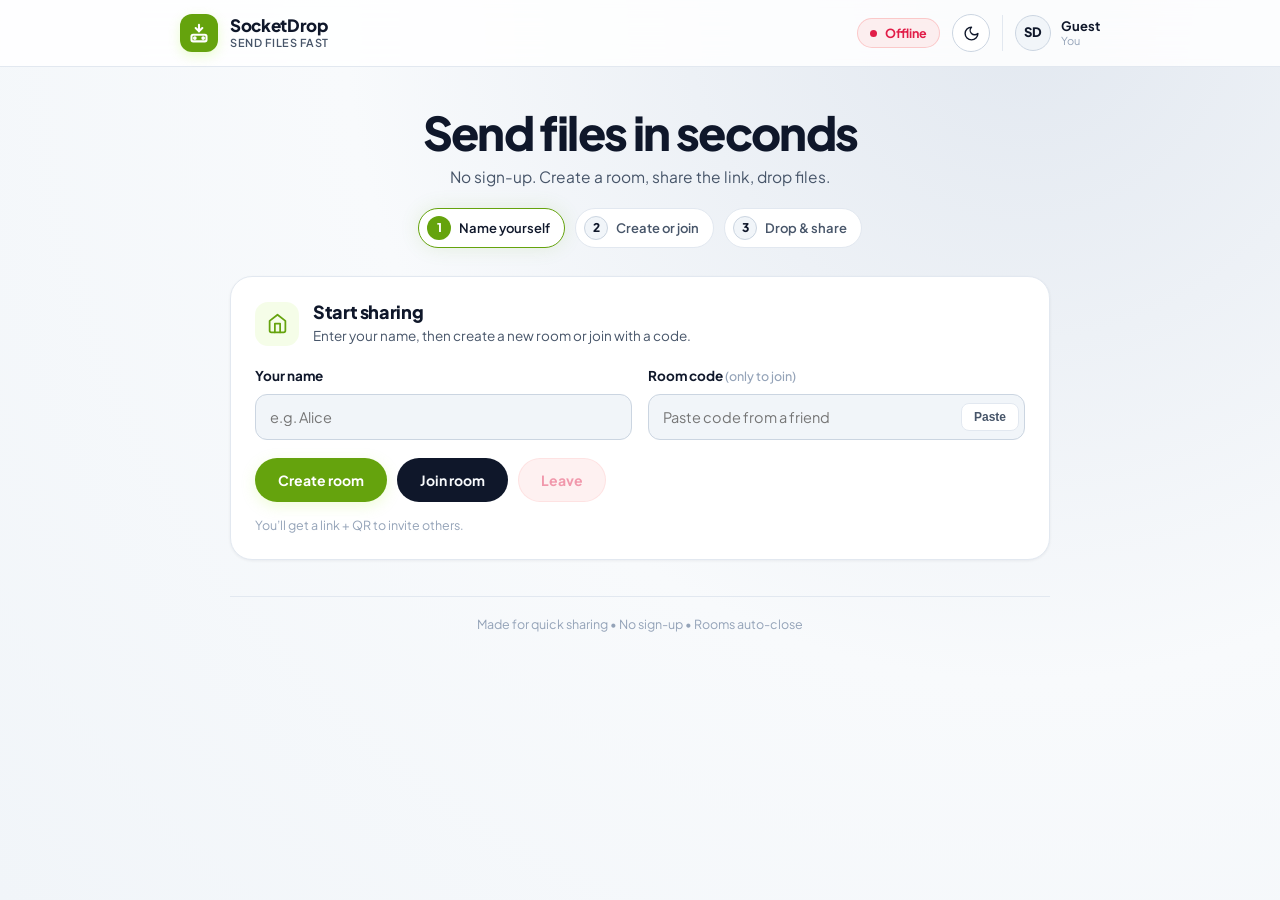
==== commit 55e9149b: "Added sync in the app and ui" ====
--- a/src/main/resources/static/index.html
+++ b/src/main/resources/static/index.html
@@ -3,10 +3,10 @@
   <head>
     <meta charset="UTF-8" />
     <meta name="viewport" content="width=device-width, initial-scale=1.0" />
-    <title>SocketDrop — Real-Time Room-First File Sharing</title>
+    <title>SocketDrop — Send files in seconds</title>
     <meta
       name="description"
-      content="Instant, ephemeral peer-to-peer file sharing powered by Spring Boot and WebSockets. Zero database, zero storage tracking, lightning fast."
+      content="Create a room, share the link, drop files. No sign-up. Files disappear when everyone leaves."
     />
     <link rel="preconnect" href="https://fonts.googleapis.com" />
     <link rel="preconnect" href="https://fonts.gstatic.com" crossorigin />
@@ -17,22 +17,11 @@
     <link rel="stylesheet" href="styles.css" />
   </head>
   <body>
-    <!-- Top Navigation Header -->
     <header class="app-header">
       <div class="header-inner">
-        <!-- Brand Logo -->
         <a class="brand" href="/" aria-label="SocketDrop Home">
-          <div class="brand-badge">
-            <svg
-              xmlns="http://www.w3.org/2000/svg"
-              viewBox="0 0 24 24"
-              fill="none"
-              stroke="currentColor"
-              stroke-width="2.5"
-              stroke-linecap="round"
-              stroke-linejoin="round"
-              class="icon-logo"
-            >
+          <div class="brand-badge" aria-hidden="true">
+            <svg xmlns="http://www.w3.org/2000/svg" viewBox="0 0 24 24" fill="none" stroke="currentColor" stroke-width="2.5" stroke-linecap="round" stroke-linejoin="round" class="icon-logo">
               <path d="M12 2v8"></path>
               <path d="m16 6-4 4-4-4"></path>
               <rect width="18" height="8" x="3" y="14" rx="2"></rect>
@@ -42,508 +31,303 @@
           </div>
           <div class="brand-text">
             <span class="brand-name">SocketDrop</span>
-            <span class="brand-tag">v1.0 • P2P</span>
+            <span class="brand-tag">Send files fast</span>
           </div>
         </a>
 
-        <!-- Segmented Navigation Pills -->
-        <nav class="nav-pills" aria-label="Sections">
-          <button class="nav-pill active" data-tab="transfer" type="button">
-            <svg xmlns="http://www.w3.org/2000/svg" viewBox="0 0 24 24" fill="none" stroke="currentColor" stroke-width="2" stroke-linecap="round" stroke-linejoin="round" class="icon-sm">
-              <path d="m22 11-1.296-1.296a2.4 2.4 0 0 0-3.408 0L11 16"></path>
-              <path d="M4 8a2 2 0 0 0-2 2v10a2 2 0 0 0 2 2h10a2 2 0 0 0 2-2"></path>
-              <circle cx="13" cy="7" r="1" fill="currentColor"></circle>
-              <rect x="8" y="2" width="14" height="14" rx="2"></rect>
+        <div class="header-utils">
+          <div id="wsStatus" class="connection-pill disconnected" role="status" aria-live="polite" title="Connection status">
+            <span class="pulse-dot" aria-hidden="true"></span>
+            <span class="status-label">Offline</span>
+          </div>
+
+          <button id="themeToggle" class="util-btn" type="button" aria-label="Toggle color theme" title="Switch theme">
+            <svg xmlns="http://www.w3.org/2000/svg" viewBox="0 0 24 24" fill="none" stroke="currentColor" stroke-width="2" stroke-linecap="round" stroke-linejoin="round" class="icon-sun" aria-hidden="true">
+              <circle cx="12" cy="12" r="4"></circle>
+              <path d="M12 2v2"></path><path d="M12 20v2"></path>
+              <path d="m4.93 4.93 1.41 1.41"></path><path d="m17.66 17.66 1.41 1.41"></path>
+              <path d="M2 12h2"></path><path d="M20 12h2"></path>
+              <path d="m6.34 17.66-1.41 1.41"></path><path d="m19.07 4.93-1.41 1.41"></path>
             </svg>
-            <span>Transfer</span>
-          </button>
-          <button class="nav-pill" data-tab="rooms" type="button">
-            <svg xmlns="http://www.w3.org/2000/svg" viewBox="0 0 24 24" fill="none" stroke="currentColor" stroke-width="2" stroke-linecap="round" stroke-linejoin="round" class="icon-sm">
-              <path d="M16 21v-2a4 4 0 0 0-4-4H6a4 4 0 0 0-4 4v2"></path>
-              <circle cx="9" cy="7" r="4"></circle>
-              <path d="M22 21v-2a4 4 0 0 0-3-3.87"></path>
-              <path d="M16 3.13a4 4 0 0 1 0 7.75"></path>
-            </svg>
-            <span>Room Hub</span>
-          </button>
-          <button class="nav-pill" data-tab="console" type="button">
-            <svg xmlns="http://www.w3.org/2000/svg" viewBox="0 0 24 24" fill="none" stroke="currentColor" stroke-width="2" stroke-linecap="round" stroke-linejoin="round" class="icon-sm">
-              <polyline points="4 17 10 11 4 5"></polyline>
-              <line x1="12" x2="20" y1="19" y2="19"></line>
-            </svg>
-            <span>Telemetry</span>
-          </button>
-        </nav>
-
-        <!-- Right Utilities -->
-        <div class="header-utils">
-          <!-- Connection Status Pill -->
-          <div id="wsStatus" class="connection-pill disconnected" title="WebSocket Status">
-            <span class="pulse-dot"></span>
-            <span class="status-label">Disconnected</span>
-          </div>
-
-          <!-- Theme Toggle -->
-          <button
-            id="themeToggle"
-            class="util-btn"
-            type="button"
-            aria-label="Toggle visual theme"
-            title="Switch color mode"
-          >
-            <svg
-              xmlns="http://www.w3.org/2000/svg"
-              viewBox="0 0 24 24"
-              fill="none"
-              stroke="currentColor"
-              stroke-width="2"
-              stroke-linecap="round"
-              stroke-linejoin="round"
-              class="icon-sun"
-            >
-              <circle cx="12" cy="12" r="4"></circle>
-              <path d="M12 2v2"></path>
-              <path d="M12 20v2"></path>
-              <path d="m4.93 4.93 1.41 1.41"></path>
-              <path d="m17.66 17.66 1.41 1.41"></path>
-              <path d="M2 12h2"></path>
-              <path d="M20 12h2"></path>
-              <path d="m6.34 17.66-1.41 1.41"></path>
-              <path d="m19.07 4.93-1.41 1.41"></path>
-            </svg>
-            <svg
-              xmlns="http://www.w3.org/2000/svg"
-              viewBox="0 0 24 24"
-              fill="none"
-              stroke="currentColor"
-              stroke-width="2"
-              stroke-linecap="round"
-              stroke-linejoin="round"
-              class="icon-moon"
-            >
+            <svg xmlns="http://www.w3.org/2000/svg" viewBox="0 0 24 24" fill="none" stroke="currentColor" stroke-width="2" stroke-linecap="round" stroke-linejoin="round" class="icon-moon" aria-hidden="true">
               <path d="M12 3a6 6 0 0 0 9 9 9 9 0 1 1-9-9Z"></path>
             </svg>
           </button>
 
-          <!-- User Badge -->
           <div class="user-chip">
-            <div id="userAvatar" class="avatar-circle">SD</div>
+            <div id="userAvatar" class="avatar-circle" aria-hidden="true">SD</div>
             <div class="user-details">
               <span id="currentUser" class="user-name">Guest</span>
-              <span class="user-role">Peer Node</span>
+              <span class="user-role">You</span>
             </div>
           </div>
         </div>
       </div>
     </header>
 
-    <main class="app-layout">
-      <!-- Hero Panel with Metric Cards -->
-      <section class="hero-panel">
-        <div class="hero-content">
-          <div class="hero-badge">
-            <svg xmlns="http://www.w3.org/2000/svg" viewBox="0 0 24 24" fill="none" stroke="currentColor" stroke-width="2" stroke-linecap="round" stroke-linejoin="round" class="icon-zap">
-              <polygon points="13 2 3 14 12 14 11 22 21 10 12 10 13 2"></polygon>
-            </svg>
-            <span>Zero Persistence • In-Memory Signaling • 50MB Limit</span>
-          </div>
-          <h1 class="hero-title">Real-Time Room-First File Sharing</h1>
-          <p class="hero-desc">
-            Connect via WebSockets, enter an ephemeral room, and broadcast files with live streaming telemetry. Without database overhead or account friction.
-          </p>
-        </div>
-
-        <!-- 4 Hero Stat Cards -->
-        <div class="hero-metrics">
-          <article class="metric-card">
-            <div class="metric-header">
-              <span class="metric-label">Active Room</span>
-              <button id="copyRoomBtn" class="mini-chip-btn" type="button" title="Copy Room ID">
-                <svg xmlns="http://www.w3.org/2000/svg" viewBox="0 0 24 24" fill="none" stroke="currentColor" stroke-width="2" stroke-linecap="round" stroke-linejoin="round" class="icon-xs">
-                  <rect width="14" height="14" x="8" y="8" rx="2" ry="2"></rect>
-                  <path d="M4 16c-1.1 0-2-.9-2-2V4c0-1.1.9-2 2-2h10c1.1 0 2 .9 2 2"></path>
+    <main class="app-layout narrow">
+      <section class="hero-simple">
+        <h1 class="hero-title">Send files in seconds</h1>
+        <p class="hero-desc">No sign-up. Create a room, share the link, drop files.</p>
+
+        <ol class="steps" aria-label="How it works">
+          <li class="step" data-step="1">
+            <span class="step-num" aria-hidden="true">1</span>
+            <span class="step-text">Name yourself</span>
+          </li>
+          <li class="step" data-step="2">
+            <span class="step-num" aria-hidden="true">2</span>
+            <span class="step-text">Create or join</span>
+          </li>
+          <li class="step" data-step="3">
+            <span class="step-num" aria-hidden="true">3</span>
+            <span class="step-text">Drop &amp; share</span>
+          </li>
+        </ol>
+      </section>
+
+      <section id="activeRoomBanner" class="active-room-banner" hidden>
+        <div class="active-room-info">
+          <div class="active-room-badge">
+            <span class="active-pulse" aria-hidden="true"></span>
+            <span class="active-room-title">Room live</span>
+          </div>
+          <div class="active-room-details">
+            <span id="bannerRoomId" class="active-room-code">room_xyz</span>
+            <span class="active-room-divider" aria-hidden="true">•</span>
+            <span id="bannerUserBadge" class="active-user-badge">Guest</span>
+          </div>
+        </div>
+        <div class="active-room-actions">
+          <button id="bannerCopyBtn" class="btn btn-sm btn-outline" type="button">
+            <span>Copy code</span>
+          </button>
+          <button id="bannerShareBtn" class="btn btn-sm btn-outline" type="button">
+            <span>Copy link</span>
+          </button>
+          <button id="bannerQrBtn" class="btn btn-sm btn-outline" type="button">
+            <span>QR</span>
+          </button>
+          <button id="bannerLeaveBtn" class="btn btn-sm btn-danger" type="button">
+            <span>Leave</span>
+          </button>
+        </div>
+      </section>
+
+      <div class="stack">
+        <section id="roomControlCard" class="glass-card">
+          <div class="card-head">
+            <div class="card-title-group">
+              <div class="card-icon bg-lime-subtle" aria-hidden="true">
+                <svg xmlns="http://www.w3.org/2000/svg" viewBox="0 0 24 24" fill="none" stroke="currentColor" stroke-width="2" stroke-linecap="round" stroke-linejoin="round" class="icon-lime">
+                  <path d="m3 9 9-7 9 7v11a2 2 0 0 1-2 2H5a2 2 0 0 1-2-2z"></path>
+                  <polyline points="9 22 9 12 15 12 15 22"></polyline>
                 </svg>
-                <span>Copy</span>
+              </div>
+              <div>
+                <h2 class="card-title">Start sharing</h2>
+                <p id="roomPrompt" class="card-subtitle">Enter your name, then create a new room or join with a code.</p>
+              </div>
+            </div>
+          </div>
+
+          <div class="card-body">
+            <div class="input-grid">
+              <div class="form-field">
+                <label for="displayName">Your name</label>
+                <div class="input-wrapper">
+                  <input id="displayName" type="text" placeholder="e.g. Alice" maxlength="32" autocomplete="nickname" />
+                </div>
+              </div>
+
+              <div class="form-field">
+                <label for="roomId">Room code <span class="label-hint">(only to join)</span></label>
+                <div class="input-wrapper has-action">
+                  <input id="roomId" type="text" placeholder="Paste code from a friend" autocomplete="off" spellcheck="false" />
+                  <button id="pasteRoomBtn" class="input-action-btn" type="button">Paste</button>
+                </div>
+              </div>
+            </div>
+
+            <div class="btn-group">
+              <button id="createRoomBtn" class="btn btn-lime" type="button">
+                <span>Create room</span>
               </button>
-            </div>
-            <div id="currentRoom" class="metric-value">-</div>
-            <div class="metric-foot" id="joinHint">Join or create a room to start</div>
-          </article>
-
-          <article class="metric-card">
-            <div class="metric-header">
-              <span class="metric-label">Identity</span>
-              <span class="badge-lime">Ephemeral</span>
-            </div>
-            <div id="metricUser" class="metric-value truncate">Guest</div>
-            <div class="metric-foot">Server-assigned secure ID</div>
-          </article>
-
-          <article class="metric-card">
-            <div class="metric-header">
-              <span class="metric-label">Files Streamed</span>
-              <svg xmlns="http://www.w3.org/2000/svg" viewBox="0 0 24 24" fill="none" stroke="currentColor" stroke-width="2" stroke-linecap="round" stroke-linejoin="round" class="icon-muted">
-                <path d="M21 15v4a2 2 0 0 1-2 2H5a2 2 0 0 1-2-2v-4"></path>
-                <polyline points="17 8 12 3 7 8"></polyline>
-                <line x1="12" x2="12" y1="3" y2="15"></line>
-              </svg>
-            </div>
-            <div id="fileCount" class="metric-value">0</div>
-            <div class="metric-foot">Transfers this session</div>
-          </article>
-
-          <article class="metric-card">
-            <div class="metric-header">
-              <span class="metric-label">Max Transfer Size</span>
-              <span class="badge-neutral">Limit</span>
-            </div>
-            <div class="metric-value">50 MB</div>
-            <div class="metric-foot">Multipart streaming safe</div>
-          </article>
-        </div>
-      </section>
-
-      <!-- Main Dashboard Grid -->
-      <div class="dashboard-grid">
-        <!-- Left / Primary Column -->
-        <div class="col-main">
-          <!-- Room Action Card (If not connected or no room) -->
-          <section id="roomControlCard" class="glass-card">
-            <div class="card-head">
-              <div class="card-title-group">
-                <div class="card-icon bg-lime-subtle">
-                  <svg xmlns="http://www.w3.org/2000/svg" viewBox="0 0 24 24" fill="none" stroke="currentColor" stroke-width="2" stroke-linecap="round" stroke-linejoin="round" class="icon-lime">
-                    <path d="m3 9 9-7 9 7v11a2 2 0 0 1-2 2H5a2 2 0 0 1-2-2z"></path>
-                    <polyline points="9 22 9 12 15 12 15 22"></polyline>
+              <button id="joinRoomBtn" class="btn btn-primary" type="button">
+                <span>Join room</span>
+              </button>
+              <button id="leaveRoomBtn" class="btn btn-danger" type="button" hidden>
+                <span>Leave</span>
+              </button>
+            </div>
+            <p id="joinHint" class="hint-line">You’ll get a link + QR to invite others.</p>
+          </div>
+        </section>
+
+        <section id="shareCard" class="glass-card" hidden>
+          <div class="card-head">
+            <div class="card-title-group">
+              <div class="card-icon bg-blue-subtle" aria-hidden="true">
+                <svg xmlns="http://www.w3.org/2000/svg" viewBox="0 0 24 24" fill="none" stroke="currentColor" stroke-width="2" stroke-linecap="round" stroke-linejoin="round" class="icon-blue">
+                  <circle cx="18" cy="5" r="3"></circle>
+                  <circle cx="6" cy="12" r="3"></circle>
+                  <circle cx="18" cy="19" r="3"></circle>
+                  <line x1="8.59" y1="13.51" x2="15.42" y2="17.49"></line>
+                  <line x1="15.41" y1="6.51" x2="8.59" y2="10.49"></line>
+                </svg>
+              </div>
+              <div>
+                <h2 class="card-title">Invite others</h2>
+                <p class="card-subtitle">Anyone with the link joins instantly. No account.</p>
+              </div>
+            </div>
+          </div>
+          <div class="card-body">
+            <div class="share-row">
+              <input id="shareLinkInput" type="text" readonly value="" aria-label="Shareable room link" placeholder="Room link appears here" />
+              <button id="copyShareLinkBtn" class="btn btn-sm btn-lime" type="button">Copy link</button>
+              <button id="qrModalBtn" class="btn btn-sm btn-outline" type="button">Show QR</button>
+            </div>
+            <div class="share-split">
+              <div id="qrCodeContainer" class="qr-preview-box" aria-label="Room QR code"></div>
+              <ul class="share-tips">
+                <li>Send the link in any chat app</li>
+                <li>QR works great for phones nearby</li>
+                <li>Room closes when everyone leaves</li>
+              </ul>
+            </div>
+          </div>
+        </section>
+
+        <section id="fileActionsSection" class="glass-card" hidden>
+          <div class="card-head">
+            <div class="card-title-group">
+              <div class="card-icon bg-emerald-subtle" aria-hidden="true">
+                <svg xmlns="http://www.w3.org/2000/svg" viewBox="0 0 24 24" fill="none" stroke="currentColor" stroke-width="2" stroke-linecap="round" stroke-linejoin="round" class="icon-emerald">
+                  <path d="M21 15v4a2 2 0 0 1-2 2H5a2 2 0 0 1-2-2v-4"></path>
+                  <polyline points="17 8 12 3 7 8"></polyline>
+                  <line x1="12" y1="3" x2="12" y2="15"></line>
+                </svg>
+              </div>
+              <div>
+                <h2 class="card-title">Drop files</h2>
+                <p class="card-subtitle">Everyone in the room gets them instantly. Up to 50 MB.</p>
+              </div>
+            </div>
+          </div>
+
+          <div class="card-body">
+            <div id="dropZone" class="drop-zone" role="button" tabindex="0" aria-label="Choose a file to share. You can also drag and drop.">
+              <input id="uploadFile" type="file" class="file-input-hidden" tabindex="-1" aria-hidden="true" />
+              <div class="drop-content" aria-hidden="true">
+                <div class="drop-icon-box">
+                  <svg xmlns="http://www.w3.org/2000/svg" viewBox="0 0 24 24" fill="none" stroke="currentColor" stroke-width="2" stroke-linecap="round" stroke-linejoin="round" class="icon-cloud-upload">
+                    <path d="M4 14.899A7 7 0 1 1 15.71 8h1.79a4.5 4.5 0 0 1 2.5 8.242"></path>
+                    <path d="M12 12v9"></path>
+                    <path d="m16 16-4-4-4 4"></path>
                   </svg>
                 </div>
-                <div>
-                  <h2 class="card-title">Room Access</h2>
-                  <p id="roomPrompt" class="card-subtitle">Connect and create a new room or enter an existing Room ID</p>
-                </div>
-              </div>
-            </div>
-
-            <div class="card-body">
-              <div class="input-grid">
-                <div class="form-field">
-                  <label for="displayName">Your Display Name</label>
-                  <div class="input-wrapper">
-                    <svg xmlns="http://www.w3.org/2000/svg" viewBox="0 0 24 24" fill="none" stroke="currentColor" stroke-width="2" stroke-linecap="round" stroke-linejoin="round" class="field-icon">
-                      <path d="M19 21v-2a4 4 0 0 0-4-4H9a4 4 0 0 0-4 4v2"></path>
-                      <circle cx="12" cy="7" r="4"></circle>
-                    </svg>
-                    <input id="displayName" type="text" placeholder="e.g. Alice" maxlength="32" autocomplete="off" />
-                  </div>
-                </div>
-
-                <div class="form-field">
-                  <label for="roomId">Room Identifier</label>
-                  <div class="input-wrapper">
-                    <svg xmlns="http://www.w3.org/2000/svg" viewBox="0 0 24 24" fill="none" stroke="currentColor" stroke-width="2" stroke-linecap="round" stroke-linejoin="round" class="field-icon">
-                      <rect width="18" height="18" x="3" y="3" rx="2"></rect>
-                      <path d="M7 7h10"></path>
-                      <path d="M7 12h10"></path>
-                      <path d="M7 17h10"></path>
-                    </svg>
-                    <input id="roomId" type="text" placeholder="e.g. room_7b31... (or leave blank to create)" autocomplete="off" />
-                    <button id="pasteRoomBtn" class="input-action-btn" type="button" title="Paste from clipboard">
-                      Paste
-                    </button>
-                  </div>
-                </div>
-              </div>
-
-              <div class="btn-group">
-                <button id="createRoomBtn" class="btn btn-lime" type="button">
-                  <svg xmlns="http://www.w3.org/2000/svg" viewBox="0 0 24 24" fill="none" stroke="currentColor" stroke-width="2" stroke-linecap="round" stroke-linejoin="round" class="icon-btn">
-                    <circle cx="12" cy="12" r="10"></circle>
-                    <line x1="12" y1="8" x2="12" y2="16"></line>
-                    <line x1="8" y1="12" x2="16" y2="12"></line>
-                  </svg>
-                  <span>Create Room</span>
+                <div class="drop-text">
+                  <p class="drop-title"><span class="highlight">Tap to choose</span> or drag a file here</p>
+                  <p class="drop-hint">One file at a time • max 50 MB</p>
+                </div>
+              </div>
+            </div>
+
+            <div id="filePreviewBar" class="file-preview-bar" hidden>
+              <div class="file-info-preview">
+                <div class="file-icon-badge" aria-hidden="true"><span id="previewExt">FILE</span></div>
+                <div class="file-text-preview">
+                  <span id="previewFileName" class="preview-name">example.pdf</span>
+                  <span id="previewFileSize" class="preview-size">0 KB</span>
+                </div>
+              </div>
+              <div class="preview-actions">
+                <button id="cancelSelectBtn" class="btn btn-sm btn-ghost" type="button">Remove</button>
+                <button id="uploadBtn" class="btn btn-lime btn-sm" type="button">
+                  <span>Send file</span>
                 </button>
-                <button id="joinRoomBtn" class="btn btn-primary" type="button">
-                  <svg xmlns="http://www.w3.org/2000/svg" viewBox="0 0 24 24" fill="none" stroke="currentColor" stroke-width="2" stroke-linecap="round" stroke-linejoin="round" class="icon-btn">
-                    <path d="M15 3h4a2 2 0 0 1 2 2v14a2 2 0 0 1-2 2h-4"></path>
-                    <polyline points="10 17 15 12 10 7"></polyline>
-                    <line x1="15" y1="12" x2="3" y2="12"></line>
-                  </svg>
-                  <span>Join Room</span>
-                </button>
-                <button id="connectBtn" class="btn btn-outline" type="button">
-                  <svg xmlns="http://www.w3.org/2000/svg" viewBox="0 0 24 24" fill="none" stroke="currentColor" stroke-width="2" stroke-linecap="round" stroke-linejoin="round" class="icon-btn">
-                    <path d="M5 12h14"></path>
-                    <path d="m12 5 7 7-7 7"></path>
-                  </svg>
-                  <span>Connect WS</span>
-                </button>
-                <button id="leaveRoomBtn" class="btn btn-danger" type="button" disabled>
-                  <svg xmlns="http://www.w3.org/2000/svg" viewBox="0 0 24 24" fill="none" stroke="currentColor" stroke-width="2" stroke-linecap="round" stroke-linejoin="round" class="icon-btn">
-                    <path d="M9 21H5a2 2 0 0 1-2-2V5a2 2 0 0 1 2-2h4"></path>
-                    <polyline points="16 17 21 12 16 7"></polyline>
-                    <line x1="21" y1="12" x2="9" y2="12"></line>
-                  </svg>
-                  <span>Leave</span>
-                </button>
-              </div>
-            </div>
-          </section>
-
-          <!-- File Upload & Sharing Zone -->
-          <section id="fileActionsSection" class="glass-card" hidden>
-            <div class="card-head">
-              <div class="card-title-group">
-                <div class="card-icon bg-blue-subtle">
-                  <svg xmlns="http://www.w3.org/2000/svg" viewBox="0 0 24 24" fill="none" stroke="currentColor" stroke-width="2" stroke-linecap="round" stroke-linejoin="round" class="icon-blue">
-                    <path d="M21 15v4a2 2 0 0 1-2 2H5a2 2 0 0 1-2-2v-4"></path>
-                    <polyline points="17 8 12 3 7 8"></polyline>
-                    <line x1="12" y1="3" x2="12" y2="15"></line>
-                  </svg>
-                </div>
-                <div>
-                  <h2 class="card-title">Share Files in Room</h2>
-                  <p class="card-subtitle">Broadcast files to all peers in this room instantly</p>
-                </div>
-              </div>
-              <div class="card-actions">
-                <button id="shareLinkBtn" class="btn btn-sm btn-outline" type="button">
-                  <svg xmlns="http://www.w3.org/2000/svg" viewBox="0 0 24 24" fill="none" stroke="currentColor" stroke-width="2" stroke-linecap="round" stroke-linejoin="round" class="icon-xs">
-                    <circle cx="18" cy="5" r="3"></circle>
-                    <circle cx="6" cy="12" r="3"></circle>
-                    <circle cx="18" cy="19" r="3"></circle>
-                    <line x1="8.59" y1="13.51" x2="15.42" y2="17.49"></line>
-                    <line x1="15.41" y1="6.51" x2="8.59" y2="10.49"></line>
-                  </svg>
-                  <span>Share Link</span>
-                </button>
-                <button id="qrModalBtn" class="btn btn-sm btn-outline" type="button" title="Show QR Code">
-                  <svg xmlns="http://www.w3.org/2000/svg" viewBox="0 0 24 24" fill="none" stroke="currentColor" stroke-width="2" stroke-linecap="round" stroke-linejoin="round" class="icon-xs">
-                    <rect width="5" height="5" x="3" y="3" rx="1"></rect>
-                    <rect width="5" height="5" x="16" y="3" rx="1"></rect>
-                    <rect width="5" height="5" x="3" y="16" rx="1"></rect>
-                    <path d="M21 16h-3a2 2 0 0 0-2 2v3"></path>
-                    <path d="M21 21v.01"></path>
-                    <path d="M12 7v3a2 2 0 0 1-2 2H7"></path>
-                    <path d="M3 12h.01"></path>
-                    <path d="M12 3h.01"></path>
-                    <path d="M12 16v.01"></path>
-                    <path d="M16 12h1"></path>
-                    <path d="M21 12v.01"></path>
-                    <path d="M12 21v-1"></path>
-                  </svg>
-                  <span>QR Code</span>
-                </button>
-              </div>
-            </div>
-
-            <div class="card-body">
-              <!-- Drag and Drop Zone -->
-              <div id="dropZone" class="drop-zone">
-                <input id="uploadFile" type="file" class="file-input-hidden" />
-                <div class="drop-content">
-                  <div class="drop-icon-box">
-                    <svg xmlns="http://www.w3.org/2000/svg" viewBox="0 0 24 24" fill="none" stroke="currentColor" stroke-width="2" stroke-linecap="round" stroke-linejoin="round" class="icon-cloud-upload">
-                      <path d="M4 14.899A7 7 0 1 1 15.71 8h1.79a4.5 4.5 0 0 1 2.5 8.242"></path>
-                      <path d="M12 12v9"></path>
-                      <path d="m16 16-4-4-4 4"></path>
-                    </svg>
-                  </div>
-                  <div class="drop-text">
-                    <p class="drop-title">
-                      <span class="highlight">Click to browse</span> or drag and drop files here
-                    </p>
-                    <p class="drop-hint">Supports all file formats up to 50 MB</p>
-                  </div>
-                </div>
-              </div>
-
-              <!-- Selected File Preview Bar -->
-              <div id="filePreviewBar" class="file-preview-bar" hidden>
-                <div class="file-info-preview">
-                  <div class="file-icon-badge">
-                    <svg xmlns="http://www.w3.org/2000/svg" viewBox="0 0 24 24" fill="none" stroke="currentColor" stroke-width="2" stroke-linecap="round" stroke-linejoin="round" class="icon-file">
-                      <path d="M15 2H6a2 2 0 0 0-2 2v16a2 2 0 0 0 2 2h12a2 2 0 0 0 2-2V7Z"></path>
-                      <path d="M14 2v4a2 2 0 0 0 2 2h4"></path>
-                    </svg>
-                  </div>
-                  <div class="file-text-preview">
-                    <span id="previewFileName" class="preview-name">example.pdf</span>
-                    <span id="previewFileSize" class="preview-size">0 KB</span>
-                  </div>
-                </div>
-                <div class="preview-actions">
-                  <button id="cancelSelectBtn" class="btn btn-sm btn-ghost" type="button">Cancel</button>
-                  <button id="uploadBtn" class="btn btn-lime btn-sm" type="button" disabled>
-                    <svg xmlns="http://www.w3.org/2000/svg" viewBox="0 0 24 24" fill="none" stroke="currentColor" stroke-width="2" stroke-linecap="round" stroke-linejoin="round" class="icon-xs">
-                      <path d="M12 3v12"></path>
-                      <path d="m17 8-5-5-5 5"></path>
-                      <path d="M21 15v4a2 2 0 0 1-2 2H5a2 2 0 0 1-2-2v-4"></path>
-                    </svg>
-                    <span>Upload & Broadcast</span>
-                  </button>
-                </div>
-              </div>
-
-              <!-- Live Upload Progress Bar -->
-              <div id="uploadProgressWrap" class="progress-wrap" hidden>
-                <div class="progress-label-row">
-                  <span id="progressStatusText" class="progress-status">Uploading...</span>
-                  <span id="progressPercent" class="progress-pct">0%</span>
-                </div>
-                <div class="progress-track">
-                  <div id="progressBar" class="progress-bar" style="width: 0%"></div>
-                </div>
-              </div>
-            </div>
-          </section>
-
-          <!-- Shared Files Hub -->
-          <section id="filesListSection" class="glass-card">
-            <div class="card-head">
-              <div class="card-title-group">
-                <div class="card-icon bg-emerald-subtle">
-                  <svg xmlns="http://www.w3.org/2000/svg" viewBox="0 0 24 24" fill="none" stroke="currentColor" stroke-width="2" stroke-linecap="round" stroke-linejoin="round" class="icon-emerald">
-                    <path d="M4 22h14a2 2 0 0 0 2-2V7.5L14.5 2H6a2 2 0 0 0-2 2v4"></path>
-                    <polyline points="14 2 14 8 20 8"></polyline>
-                    <path d="m3 15 2 2 4-4"></path>
-                  </svg>
-                </div>
-                <div>
-                  <h2 class="card-title">Room Files & Downloads</h2>
-                  <p class="card-subtitle">Real-time repository of shared items in this room</p>
-                </div>
-              </div>
-
-              <!-- Quick File ID input fallback -->
-              <div class="quick-id-box">
-                <input id="fileIdInput" type="text" placeholder="Enter file_xxx manually" />
-                <button id="downloadBtn" class="btn btn-sm btn-primary" type="button" disabled>Download</button>
-                <button id="deleteBtn" class="btn btn-sm btn-danger" type="button" disabled>Delete</button>
-              </div>
-            </div>
-
-            <div class="card-body">
-              <!-- Empty state -->
-              <div id="filesEmptyState" class="empty-state">
-                <div class="empty-icon-box">
-                  <svg xmlns="http://www.w3.org/2000/svg" viewBox="0 0 24 24" fill="none" stroke="currentColor" stroke-width="1.8" stroke-linecap="round" stroke-linejoin="round" class="icon-empty">
-                    <rect width="18" height="18" x="3" y="3" rx="2"></rect>
-                    <line x1="9" x2="15" y1="15" y2="15"></line>
-                    <line x1="9" x2="15" y1="9" y2="9"></line>
-                  </svg>
-                </div>
-                <h3 class="empty-title">No files shared yet</h3>
-                <p class="empty-desc">Upload a file or wait for room participants to share one.</p>
-              </div>
-
-              <!-- File Items Container -->
-              <div id="fileItemsList" class="file-items-list" hidden></div>
-            </div>
-          </section>
-        </div>
-
-        <!-- Right / Secondary Column: Telemetry & Activity Feed -->
-        <aside class="col-side">
-          <!-- Room QR Code / Info Card -->
-          <section id="roomSummaryCard" class="glass-card side-card" hidden>
-            <div class="side-card-head">
-              <h3 class="side-card-title">Room Overview</h3>
-              <span id="roomStatusTag" class="badge-lime">Active</span>
-            </div>
-            <div class="side-card-body">
-              <div class="room-share-box">
-                <span class="room-share-label">Shareable Link</span>
-                <div class="copy-input-row">
-                  <input id="shareLinkInput" type="text" readonly value="" />
-                  <button id="copyShareLinkBtn" class="btn btn-xs btn-outline" type="button">Copy</button>
-                </div>
-              </div>
-              <div id="qrCodeContainer" class="qr-preview-box"></div>
-            </div>
-          </section>
-
-          <!-- Live WebSocket Event Stream -->
-          <section class="glass-card side-card console-card">
-            <div class="side-card-head">
-              <div class="console-title-group">
-                <span class="live-indicator"></span>
-                <h3 class="side-card-title">Live Telemetry</h3>
-              </div>
-              <div class="console-actions">
-                <button id="clearLogBtn" class="btn btn-xs btn-ghost" type="button" title="Clear console">
-                  Clear
-                </button>
-              </div>
-            </div>
-            <div class="console-body">
-              <div id="log" class="console-stream"></div>
-            </div>
-          </section>
-
-          <!-- Architecture & Specs Callout -->
-          <section class="glass-card side-card info-card">
-            <div class="info-head">
-              <svg xmlns="http://www.w3.org/2000/svg" viewBox="0 0 24 24" fill="none" stroke="currentColor" stroke-width="2" stroke-linecap="round" stroke-linejoin="round" class="icon-info">
-                <circle cx="12" cy="12" r="10"></circle>
-                <line x1="12" y1="16" x2="12" y2="12"></line>
-                <line x1="12" y1="8" x2="12.01" y2="8"></line>
-              </svg>
-              <h4>Architecture Highlights</h4>
-            </div>
-            <ul class="spec-list">
-              <li><strong>Transport:</strong> RFC 6455 WebSocket (`/room`)</li>
-              <li><strong>Signaling:</strong> In-memory session registry</li>
-              <li><strong>Storage:</strong> Isolated ephemeral disk cache</li>
-              <li><strong>Security:</strong> Path traversal & header safe</li>
-            </ul>
-          </section>
-        </aside>
+              </div>
+            </div>
+
+            <div id="uploadProgressWrap" class="progress-wrap" hidden>
+              <div class="progress-label-row">
+                <span id="progressStatusText" class="progress-status">Sending…</span>
+                <span id="progressPercent" class="progress-pct">0%</span>
+              </div>
+              <div class="progress-track" role="progressbar" aria-valuemin="0" aria-valuemax="100" aria-valuenow="0" id="progressTrack">
+                <div id="progressBar" class="progress-bar" style="width: 0%"></div>
+              </div>
+              <div class="progress-actions">
+                <button id="abortUploadBtn" class="btn btn-xs btn-ghost" type="button">Cancel send</button>
+              </div>
+            </div>
+          </div>
+        </section>
+
+        <section id="filesListSection" class="glass-card" hidden>
+          <div class="card-head">
+            <div class="card-title-group">
+              <div>
+                <h2 class="card-title">Files in this room <span id="fileCountBadge" class="count-badge">0</span></h2>
+                <p class="card-subtitle">Tap Download to save. Files vanish when the room closes.</p>
+              </div>
+            </div>
+            <div class="card-actions">
+              <input id="fileSearchInput" type="search" placeholder="Search files…" aria-label="Search files" />
+            </div>
+          </div>
+
+          <div class="card-body">
+            <div id="filesEmptyState" class="empty-state">
+              <div class="empty-icon-box" aria-hidden="true">📁</div>
+              <h3 class="empty-title">No files yet</h3>
+              <p class="empty-desc">Drop your first file above, or wait for a friend to send one.</p>
+            </div>
+            <div id="fileItemsList" class="file-items-list" hidden></div>
+          </div>
+        </section>
       </div>
 
-      <!-- Footer -->
-      <footer class="app-footer">
+      <footer class="app-footer simple">
         <div class="footer-inner">
-          <div class="footer-copy">
-            Crafted with passion by <strong>Prince Pal</strong> • Real-Time Systems Engineering
-          </div>
-          <div class="footer-links">
-            <a
-              href="https://www.linkedin.com/in/princepal-dev/"
-              target="_blank"
-              rel="noopener noreferrer"
-              class="footer-link"
-            >
-              LinkedIn Profile
-            </a>
-            <span class="footer-dot">•</span>
-            <span class="footer-version">SocketDrop 0.0.1-SNAPSHOT</span>
-          </div>
+          <span>Made for quick sharing • No sign-up • Rooms auto-close</span>
         </div>
       </footer>
     </main>
 
-    <!-- QR Code Modal Dialog -->
     <div id="qrModal" class="modal-backdrop" hidden>
-      <div class="modal-card">
+      <div class="modal-card" role="dialog" aria-modal="true" aria-labelledby="qrModalTitle">
         <div class="modal-head">
-          <h3>Scan to Join Room</h3>
-          <button id="closeQrModalBtn" class="btn-close" type="button" aria-label="Close dialog">✕</button>
+          <h3 id="qrModalTitle">Scan to join</h3>
+          <button id="closeQrModalBtn" class="btn-close" type="button" aria-label="Close">✕</button>
         </div>
         <div class="modal-body">
           <div id="modalQrCode" class="modal-qr-box"></div>
-          <p class="modal-help">Scan with any mobile camera to immediately join this room.</p>
+          <p class="modal-help">Point any phone camera at the code.</p>
           <div class="modal-link-box">
-            <input id="modalRoomUrl" type="text" readonly value="" />
-            <button id="copyModalUrlBtn" class="btn btn-sm btn-lime" type="button">Copy URL</button>
+            <input id="modalRoomUrl" type="text" readonly value="" aria-label="Room link" />
+            <button id="copyModalUrlBtn" class="btn btn-sm btn-lime" type="button">Copy</button>
           </div>
         </div>
       </div>
     </div>
 
-    <!-- Floating Toast Notifications -->
     <div id="toastContainer" class="toast-container" aria-live="polite"></div>
 
+    <!-- Hidden compat nodes (legacy IDs referenced by old bookmarks/tests) -->
+    <span id="currentRoom" hidden></span>
+    <span id="metricUser" hidden></span>
+    <span id="fileCount" hidden>0</span>
+    <input id="fileIdInput" type="hidden" />
+    <button id="connectBtn" hidden type="button"></button>
+    <button id="downloadBtn" hidden type="button"></button>
+    <button id="deleteBtn" hidden type="button"></button>
+    <button id="shareLinkBtn" hidden type="button"></button>
+    <button id="copyRoomBtn" hidden type="button"></button>
+    <button id="copyModalUrlBtn2" hidden type="button"></button>
+
+    <script src="qr.js" defer></script>
     <script src="app.js" defer></script>
   </body>
 </html>
--- a/src/main/resources/static/styles.css
+++ b/src/main/resources/static/styles.css
@@ -1,14 +1,9 @@
-/* -------------------------------------------------------------
-   SocketDrop Design System
-   Inspired by ImpactLens (https://impactlens-kappa.vercel.app)
-   Dark & Light mode, high-contrast, lightning-fast CSS
--------------------------------------------------------------- */
+/* SocketDrop — senior-grade easy-use design system. Clean, calm, fast. */
 
 :root {
   --font-sans: 'Plus Jakarta Sans', -apple-system, BlinkMacSystemFont, 'Segoe UI', Roboto, sans-serif;
-  --font-mono: 'JetBrains Mono', monospace;
-
-  /* Theme tokens - Dark default */
+  --font-mono: 'JetBrains Mono', ui-monospace, monospace;
+
   --bg-canvas: #090c15;
   --bg-gradient: radial-gradient(circle at 80% 0%, #172036 0%, #090c15 50%, #06080e 100%);
   --bg-chrome: rgba(13, 18, 30, 0.82);
@@ -17,7 +12,6 @@
   --bg-subtle: rgba(255, 255, 255, 0.04);
   --border-line: rgba(255, 255, 255, 0.08);
   --border-line-strong: rgba(255, 255, 255, 0.16);
-  --border-accent: rgba(190, 242, 100, 0.4);
 
   --text-main: #f8fafc;
   --text-muted: #94a3b8;
@@ -52,12 +46,9 @@
   --bg-subtle: #f1f5f9;
   --border-line: #e2e8f0;
   --border-line-strong: #cbd5e1;
-  --border-accent: rgba(101, 163, 13, 0.35);
-
   --text-main: #0f172a;
   --text-muted: #475569;
   --text-subtle: #94a3b8;
-
   --accent-lime: #65a30d;
   --accent-lime-hover: #4d7c0f;
   --accent-lime-fg: #ffffff;
@@ -65,17 +56,12 @@
   --accent-emerald: #059669;
   --accent-danger: #e11d48;
   --accent-danger-bg: #fee2e2;
-
   --shadow-sm: 0 1px 3px rgba(15, 23, 42, 0.06);
   --shadow-md: 0 12px 30px -4px rgba(15, 23, 42, 0.08);
   --shadow-glow: 0 0 20px rgba(101, 163, 13, 0.12);
 }
 
-*, *::before, *::after {
-  box-sizing: border-box;
-  margin: 0;
-  padding: 0;
-}
+*, *::before, *::after { box-sizing: border-box; margin: 0; padding: 0; }
 
 body {
   font-family: var(--font-sans);
@@ -90,1434 +76,371 @@
   flex-direction: column;
 }
 
-/* -------------------------------------------------------------
-   Header & Navigation
--------------------------------------------------------------- */
-
+:focus-visible {
+  outline: 2px solid var(--accent-lime);
+  outline-offset: 2px;
+  border-radius: 6px;
+}
+
+/* Header */
 .app-header {
-  position: sticky;
-  top: 0;
-  z-index: 50;
+  position: sticky; top: 0; z-index: 50;
   background: var(--bg-chrome);
-  backdrop-filter: blur(16px);
-  -webkit-backdrop-filter: blur(16px);
+  backdrop-filter: blur(16px); -webkit-backdrop-filter: blur(16px);
   border-bottom: 1px solid var(--border-line);
-  transition: border-color 0.2s var(--ease), background 0.2s var(--ease);
-}
-
+}
 .header-inner {
-  max-width: 1280px;
-  margin: 0 auto;
-  padding: 0 20px;
-  height: 68px;
-  display: flex;
-  align-items: center;
-  justify-content: space-between;
-  gap: 16px;
-}
-
-.brand {
-  display: flex;
-  align-items: center;
-  gap: 12px;
-  text-decoration: none;
-  color: inherit;
-  transition: opacity 0.2s ease;
-}
-
-.brand:hover {
-  opacity: 0.9;
-}
-
+  max-width: 960px; margin: 0 auto; padding: 0 20px; height: 66px;
+  display: flex; align-items: center; justify-content: space-between; gap: 16px;
+}
+.brand { display: flex; align-items: center; gap: 12px; text-decoration: none; color: inherit; }
 .brand-badge {
-  width: 38px;
-  height: 38px;
-  border-radius: var(--radius-md);
-  background: var(--accent-lime);
-  color: var(--accent-lime-fg);
-  display: grid;
-  place-items: center;
+  width: 38px; height: 38px; border-radius: 12px;
+  background: var(--accent-lime); color: var(--accent-lime-fg);
+  display: grid; place-items: center;
   box-shadow: 0 4px 12px rgba(190, 242, 100, 0.3);
 }
-
-.icon-logo {
-  width: 20px;
-  height: 20px;
-}
-
-.brand-text {
-  display: flex;
-  flex-direction: column;
-}
-
-.brand-name {
-  font-weight: 700;
-  font-size: 17px;
-  letter-spacing: -0.02em;
-  color: var(--text-main);
-  line-height: 1.2;
-}
-
-.brand-tag {
-  font-size: 11px;
-  font-weight: 600;
-  color: var(--text-muted);
-  text-transform: uppercase;
-  letter-spacing: 0.04em;
-}
-
-/* Nav Pills */
-.nav-pills {
-  display: none;
-  background: var(--bg-subtle);
-  border: 1px solid var(--border-line);
-  border-radius: var(--radius-pill);
-  padding: 3px;
-  gap: 4px;
-}
-
-@media (min-width: 768px) {
-  .nav-pills {
-    display: flex;
-  }
-}
-
-.nav-pill {
-  display: flex;
-  align-items: center;
-  gap: 8px;
-  background: transparent;
-  border: none;
-  color: var(--text-muted);
-  padding: 7px 16px;
-  border-radius: var(--radius-pill);
-  font-size: 13.5px;
-  font-weight: 600;
-  font-family: inherit;
-  cursor: pointer;
-  transition: all 0.2s var(--ease);
-}
-
-.nav-pill:hover {
-  color: var(--text-main);
-  background: var(--bg-subtle);
-}
-
-.nav-pill.active {
-  background: var(--text-main);
-  color: var(--bg-canvas);
-  box-shadow: var(--shadow-sm);
-}
-
-/* Header Utilities */
-.header-utils {
-  display: flex;
-  align-items: center;
-  gap: 12px;
-}
+.icon-logo { width: 20px; height: 20px; }
+.brand-text { display: flex; flex-direction: column; }
+.brand-name { font-weight: 800; font-size: 17px; letter-spacing: -0.02em; line-height: 1.2; }
+.brand-tag { font-size: 11px; font-weight: 600; color: var(--text-muted); text-transform: uppercase; letter-spacing: 0.06em; }
+
+.header-utils { display: flex; align-items: center; gap: 12px; }
 
 .connection-pill {
-  display: flex;
-  align-items: center;
-  gap: 8px;
-  padding: 5px 12px;
-  border-radius: var(--radius-pill);
-  font-size: 12.5px;
-  font-weight: 600;
-  border: 1px solid var(--border-line);
-  background: var(--bg-subtle);
-  transition: all 0.2s var(--ease);
-}
-
-.pulse-dot {
-  width: 7px;
-  height: 7px;
-  border-radius: 50%;
-  display: inline-block;
-  background: var(--text-subtle);
-}
-
-.connection-pill.connected {
-  border-color: rgba(52, 211, 153, 0.4);
-  background: rgba(52, 211, 153, 0.1);
-  color: var(--accent-emerald);
-}
-
-.connection-pill.connected .pulse-dot {
-  background: var(--accent-emerald);
-  box-shadow: 0 0 8px var(--accent-emerald);
-  animation: pulse-ring 2s infinite;
-}
-
-.connection-pill.disconnected {
-  border-color: rgba(248, 113, 113, 0.3);
-  background: rgba(248, 113, 113, 0.1);
-  color: var(--accent-danger);
-}
-
-.connection-pill.disconnected .pulse-dot {
-  background: var(--accent-danger);
-}
-
-@keyframes pulse-ring {
-  0% { transform: scale(0.95); opacity: 0.9; }
-  50% { transform: scale(1.3); opacity: 1; }
-  100% { transform: scale(0.95); opacity: 0.9; }
-}
+  display: flex; align-items: center; gap: 8px;
+  padding: 5px 12px; border-radius: var(--radius-pill);
+  font-size: 12.5px; font-weight: 700;
+  border: 1px solid var(--border-line); background: var(--bg-subtle);
+  transition: all 0.25s var(--ease); white-space: nowrap;
+}
+.pulse-dot { width: 7px; height: 7px; border-radius: 50%; background: var(--text-subtle); flex-shrink: 0; }
+.connection-pill.connected { border-color: rgba(52, 211, 153, 0.4); background: rgba(52, 211, 153, 0.1); color: var(--accent-emerald); }
+.connection-pill.connected .pulse-dot { background: var(--accent-emerald); box-shadow: 0 0 8px var(--accent-emerald); animation: pulse-ring 2s infinite; }
+.connection-pill.disconnected { border-color: rgba(248, 113, 113, 0.3); background: rgba(248, 113, 113, 0.1); color: var(--accent-danger); }
+.connection-pill.disconnected .pulse-dot { background: var(--accent-danger); }
+.connection-pill.connecting, .connection-pill.reconnecting {
+  border-color: rgba(56, 189, 248, 0.4); background: rgba(56, 189, 248, 0.1); color: var(--accent-blue);
+}
+.connection-pill.connecting .pulse-dot, .connection-pill.reconnecting .pulse-dot {
+  background: var(--accent-blue); animation: pulse-ring 1s infinite;
+}
+@keyframes pulse-ring { 0% { transform: scale(0.9); opacity: 0.7; } 50% { transform: scale(1.35); opacity: 1; } 100% { transform: scale(0.9); opacity: 0.7; } }
 
 .util-btn {
-  width: 38px;
-  height: 38px;
-  border-radius: var(--radius-pill);
-  border: 1px solid var(--border-line-strong);
-  background: var(--bg-panel);
-  color: var(--text-main);
-  display: grid;
-  place-items: center;
-  cursor: pointer;
-  transition: all 0.2s var(--ease);
-}
-
-.util-btn:hover {
-  border-color: var(--text-main);
-  transform: scale(1.05);
-}
-
-.util-btn svg {
-  width: 17px;
-  height: 17px;
-}
-
+  width: 38px; height: 38px; border-radius: 50%;
+  border: 1px solid var(--border-line-strong); background: var(--bg-panel); color: var(--text-main);
+  display: grid; place-items: center; cursor: pointer; transition: transform 0.2s var(--ease);
+}
+.util-btn:hover { transform: scale(1.06); }
+.util-btn svg { width: 17px; height: 17px; }
 html[data-theme='dark'] .icon-sun { display: block; }
 html[data-theme='dark'] .icon-moon { display: none; }
 html[data-theme='light'] .icon-sun { display: none; }
 html[data-theme='light'] .icon-moon { display: block; }
 
-.user-chip {
-  display: flex;
-  align-items: center;
-  gap: 10px;
-  padding-left: 6px;
-  border-left: 1px solid var(--border-line);
-}
-
+.user-chip { display: flex; align-items: center; gap: 10px; padding-left: 12px; border-left: 1px solid var(--border-line); }
 .avatar-circle {
-  width: 36px;
-  height: 36px;
-  border-radius: var(--radius-pill);
-  background: var(--bg-subtle);
-  border: 1px solid var(--border-line-strong);
-  color: var(--text-main);
-  font-weight: 700;
-  font-size: 13px;
-  display: grid;
-  place-items: center;
-  text-transform: uppercase;
-  letter-spacing: -0.02em;
-}
-
-.user-details {
-  display: none;
-  flex-direction: column;
-  line-height: 1.2;
-}
-
-@media (min-width: 992px) {
-  .user-details {
-    display: flex;
-  }
-}
-
-.user-name {
-  font-size: 13px;
-  font-weight: 600;
-  color: var(--text-main);
-}
-
-.user-role {
-  font-size: 11px;
-  color: var(--text-subtle);
-}
-
-/* -------------------------------------------------------------
-   Layout & Container
--------------------------------------------------------------- */
-
-.app-layout {
-  max-width: 1280px;
-  width: 100%;
-  margin: 0 auto;
-  padding: 24px 20px 60px;
-  flex: 1;
-}
-
-/* -------------------------------------------------------------
-   Hero Panel
--------------------------------------------------------------- */
-
-.hero-panel {
-  background: var(--bg-panel);
-  border: 1px solid var(--border-line);
-  border-radius: var(--radius-xl);
-  padding: 30px;
-  margin-bottom: 24px;
-  box-shadow: var(--shadow-md);
-  position: relative;
-  overflow: hidden;
-  backdrop-filter: blur(12px);
-}
-
-.hero-panel::before {
-  content: '';
-  position: absolute;
-  top: -50px;
-  right: -50px;
-  width: 250px;
-  height: 250px;
-  border-radius: 50%;
-  background: var(--accent-lime);
-  filter: blur(120px);
-  opacity: 0.12;
-  pointer-events: none;
-}
-
-.hero-badge {
-  display: inline-flex;
-  align-items: center;
-  gap: 6px;
-  background: var(--bg-subtle);
-  border: 1px solid var(--border-line);
-  padding: 4px 12px;
-  border-radius: var(--radius-pill);
-  font-size: 12px;
-  font-weight: 600;
-  color: var(--accent-lime);
-  margin-bottom: 14px;
-}
-
-.icon-zap {
-  width: 14px;
-  height: 14px;
-}
-
-.hero-title {
-  font-size: clamp(1.8rem, 3.2vw, 2.6rem);
-  font-weight: 800;
-  letter-spacing: -0.03em;
-  color: var(--text-main);
-  line-height: 1.15;
-  margin-bottom: 10px;
-}
-
-.hero-desc {
-  max-width: 720px;
-  font-size: 15px;
-  color: var(--text-muted);
-  line-height: 1.6;
-  margin-bottom: 28px;
-}
-
-.hero-metrics {
-  display: grid;
-  grid-template-columns: repeat(2, 1fr);
-  gap: 14px;
-}
-
-@media (min-width: 900px) {
-  .hero-metrics {
-    grid-template-columns: repeat(4, 1fr);
-  }
-}
-
-.metric-card {
-  background: var(--bg-subtle);
-  border: 1px solid var(--border-line);
-  border-radius: var(--radius-lg);
-  padding: 16px;
-  transition: all 0.2s var(--ease);
-}
-
-.metric-card:hover {
-  background: var(--bg-panel-hover);
-  border-color: var(--border-line-strong);
-  transform: translateY(-2px);
-}
-
-.metric-header {
-  display: flex;
-  align-items: center;
-  justify-content: space-between;
-  margin-bottom: 10px;
-}
-
-.metric-label {
-  font-size: 12px;
-  font-weight: 600;
-  text-transform: uppercase;
-  letter-spacing: 0.05em;
-  color: var(--text-subtle);
-}
-
-.metric-value {
-  font-size: 20px;
-  font-weight: 700;
-  letter-spacing: -0.02em;
-  color: var(--text-main);
-  font-family: var(--font-mono);
-  margin-bottom: 4px;
-}
-
-.metric-foot {
-  font-size: 11.5px;
-  color: var(--text-muted);
-}
-
-/* -------------------------------------------------------------
-   Dashboard Grid
--------------------------------------------------------------- */
-
-.dashboard-grid {
-  display: grid;
-  grid-template-columns: 1fr;
-  gap: 24px;
-}
-
-@media (min-width: 992px) {
-  .dashboard-grid {
-    grid-template-columns: minmax(0, 1fr) 360px;
-  }
-}
-
-.col-main {
-  display: flex;
-  flex-direction: column;
-  gap: 24px;
-}
-
-.col-side {
-  display: flex;
-  flex-direction: column;
-  gap: 24px;
-}
-
-/* -------------------------------------------------------------
-   Glass Cards & Sections
--------------------------------------------------------------- */
-
+  width: 36px; height: 36px; border-radius: 50%;
+  background: var(--bg-subtle); border: 1px solid var(--border-line-strong);
+  font-weight: 800; font-size: 13px; display: grid; place-items: center; text-transform: uppercase;
+}
+.user-details { display: none; flex-direction: column; line-height: 1.2; }
+@media (min-width: 640px) { .user-details { display: flex; } }
+.user-name { font-size: 13px; font-weight: 700; }
+.user-role { font-size: 11px; color: var(--text-subtle); }
+
+/* Layout */
+.app-layout { max-width: 960px; width: 100%; margin: 0 auto; padding: 28px 20px 60px; flex: 1; }
+.app-layout.narrow { max-width: 860px; }
+.stack { display: flex; flex-direction: column; gap: 20px; }
+
+/* Hero simple */
+.hero-simple { text-align: center; padding: 12px 0 6px; }
+.hero-title { font-size: clamp(2rem, 5vw, 2.9rem); font-weight: 800; letter-spacing: -0.035em; line-height: 1.08; margin-bottom: 8px; }
+.hero-desc { color: var(--text-muted); font-size: 15.5px; margin-bottom: 20px; }
+.steps { list-style: none; display: flex; justify-content: center; gap: 10px; flex-wrap: wrap; margin-bottom: 22px; }
+.step {
+  display: flex; align-items: center; gap: 8px;
+  background: var(--bg-panel); border: 1px solid var(--border-line);
+  padding: 7px 14px 7px 8px; border-radius: var(--radius-pill);
+  font-size: 13px; font-weight: 600; color: var(--text-muted);
+  transition: all 0.25s var(--ease);
+}
+.step-num {
+  width: 24px; height: 24px; border-radius: 50%;
+  background: var(--bg-subtle); border: 1px solid var(--border-line-strong);
+  display: grid; place-items: center; font-size: 12px; font-weight: 800; color: var(--text-main);
+}
+.step.active { border-color: var(--accent-lime); color: var(--text-main); box-shadow: var(--shadow-glow); }
+.step.active .step-num { background: var(--accent-lime); color: var(--accent-lime-fg); border-color: transparent; }
+.step.done { color: var(--text-main); }
+.step.done .step-num { background: var(--accent-emerald); color: #fff; border-color: transparent; }
+
+/* Active room banner */
+.active-room-banner {
+  display: flex; align-items: center; justify-content: space-between; gap: 14px; flex-wrap: wrap;
+  background: linear-gradient(135deg, rgba(190, 242, 100, 0.12), rgba(56, 189, 248, 0.08));
+  border: 1px solid rgba(190, 242, 100, 0.35);
+  border-radius: var(--radius-lg); padding: 14px 16px;
+  box-shadow: var(--shadow-glow);
+  animation: slide-in 0.3s var(--ease);
+}
+.active-room-banner[hidden] { display: none; }
+@keyframes slide-in { from { opacity: 0; transform: translateY(-8px); } to { opacity: 1; transform: none; } }
+.active-room-info { display: flex; flex-direction: column; gap: 6px; min-width: 0; }
+.active-room-badge { display: flex; align-items: center; gap: 8px; font-size: 12px; font-weight: 800; text-transform: uppercase; letter-spacing: 0.06em; color: var(--accent-lime); }
+.active-pulse { width: 8px; height: 8px; border-radius: 50%; background: var(--accent-lime); box-shadow: 0 0 10px var(--accent-lime); animation: pulse-ring 1.8s infinite; }
+.active-room-details { display: flex; align-items: center; gap: 8px; font-family: var(--font-mono); font-size: 13px; min-width: 0; }
+.active-room-code { background: rgba(0,0,0,0.25); border: 1px solid var(--border-line); padding: 3px 10px; border-radius: var(--radius-pill); max-width: 280px; overflow: hidden; text-overflow: ellipsis; white-space: nowrap; }
+html[data-theme='light'] .active-room-code { background: rgba(255,255,255,0.7); }
+.active-room-divider { color: var(--text-subtle); }
+.active-user-badge { color: var(--text-main); font-family: var(--font-sans); font-weight: 600; }
+.active-room-actions { display: flex; gap: 8px; flex-wrap: wrap; }
+
+/* Cards */
 .glass-card {
-  background: var(--bg-panel);
-  border: 1px solid var(--border-line);
-  border-radius: var(--radius-xl);
-  padding: 24px;
-  box-shadow: var(--shadow-sm);
-  backdrop-filter: blur(10px);
-  transition: border-color 0.2s var(--ease);
-}
-
-.glass-card:hover {
-  border-color: var(--border-line-strong);
-}
-
-.card-head {
-  display: flex;
-  align-items: flex-start;
-  justify-content: space-between;
-  gap: 16px;
-  margin-bottom: 20px;
-  flex-wrap: wrap;
-}
-
-.card-title-group {
-  display: flex;
-  align-items: center;
-  gap: 14px;
-}
-
-.card-icon {
-  width: 42px;
-  height: 42px;
-  border-radius: var(--radius-md);
-  display: grid;
-  place-items: center;
-  flex-shrink: 0;
-}
-
-.card-icon svg {
-  width: 20px;
-  height: 20px;
-}
-
+  background: var(--bg-panel); border: 1px solid var(--border-line);
+  border-radius: var(--radius-xl); padding: 24px;
+  box-shadow: var(--shadow-sm); backdrop-filter: blur(10px);
+  transition: border-color 0.2s var(--ease), transform 0.2s var(--ease);
+}
+.glass-card:hover { border-color: var(--border-line-strong); }
+.card-head { display: flex; align-items: flex-start; justify-content: space-between; gap: 16px; margin-bottom: 20px; flex-wrap: wrap; }
+.card-title-group { display: flex; align-items: center; gap: 14px; }
+.card-icon { width: 44px; height: 44px; border-radius: 13px; display: grid; place-items: center; flex-shrink: 0; }
+.card-icon svg { width: 21px; height: 21px; }
 .bg-lime-subtle { background: rgba(190, 242, 100, 0.15); }
 .icon-lime { color: var(--accent-lime); }
 .bg-blue-subtle { background: rgba(56, 189, 248, 0.15); }
 .icon-blue { color: var(--accent-blue); }
 .bg-emerald-subtle { background: rgba(52, 211, 153, 0.15); }
 .icon-emerald { color: var(--accent-emerald); }
-
-.card-title {
-  font-size: 18px;
-  font-weight: 700;
-  letter-spacing: -0.02em;
-  color: var(--text-main);
-  line-height: 1.2;
-}
-
-.card-subtitle {
-  font-size: 13px;
-  color: var(--text-muted);
-  margin-top: 3px;
-}
-
-.card-actions {
-  display: flex;
-  align-items: center;
-  gap: 8px;
-}
-
-/* -------------------------------------------------------------
-   Forms, Inputs & Buttons
--------------------------------------------------------------- */
-
-.input-grid {
-  display: grid;
-  grid-template-columns: 1fr;
-  gap: 16px;
-  margin-bottom: 20px;
-}
-
-@media (min-width: 640px) {
-  .input-grid {
-    grid-template-columns: 1fr 1fr;
-  }
-}
-
-.form-field {
-  display: flex;
-  flex-direction: column;
-  gap: 8px;
-}
-
-.form-field label {
-  font-size: 13px;
-  font-weight: 600;
-  color: var(--text-main);
-}
-
-.input-wrapper {
-  position: relative;
-  display: flex;
-  align-items: center;
-}
-
-.field-icon {
-  position: absolute;
-  left: 14px;
-  width: 17px;
-  height: 17px;
-  color: var(--text-subtle);
-  pointer-events: none;
-}
-
-.input-wrapper input {
-  width: 100%;
-  height: 44px;
-  padding: 0 14px 0 42px;
-  background: var(--bg-subtle);
-  border: 1px solid var(--border-line-strong);
-  border-radius: var(--radius-md);
-  color: var(--text-main);
-  font-family: inherit;
-  font-size: 14px;
-  transition: all 0.2s var(--ease);
-}
-
-.input-wrapper input:focus {
-  outline: none;
-  border-color: var(--accent-lime);
-  box-shadow: 0 0 0 3px rgba(190, 242, 100, 0.15);
-  background: var(--bg-panel);
-}
-
+.card-title { font-size: 18px; font-weight: 800; letter-spacing: -0.02em; line-height: 1.2; display: flex; align-items: center; gap: 10px; }
+.card-subtitle { font-size: 13.5px; color: var(--text-muted); margin-top: 3px; max-width: 52ch; }
+.card-actions { display: flex; align-items: center; gap: 8px; }
+.count-badge {
+  font-size: 12px; font-weight: 800; font-family: var(--font-mono);
+  background: var(--bg-subtle); border: 1px solid var(--border-line-strong);
+  padding: 1px 9px; border-radius: var(--radius-pill); vertical-align: middle;
+}
+
+/* Forms */
+.input-grid { display: grid; grid-template-columns: 1fr; gap: 16px; margin-bottom: 18px; }
+@media (min-width: 640px) { .input-grid { grid-template-columns: 1fr 1fr; } }
+.form-field { display: flex; flex-direction: column; gap: 8px; }
+.form-field label { font-size: 13.5px; font-weight: 700; }
+.label-hint { font-weight: 500; color: var(--text-subtle); font-size: 12.5px; }
+.input-wrapper { position: relative; display: flex; align-items: center; }
+.input-wrapper input, .share-row input, .modal-link-box input {
+  width: 100%; height: 46px; padding: 0 14px;
+  background: var(--bg-subtle); border: 1.5px solid var(--border-line-strong);
+  border-radius: var(--radius-md); color: var(--text-main);
+  font-family: inherit; font-size: 14.5px; transition: all 0.2s var(--ease);
+}
+.input-wrapper input:focus, .share-row input:focus {
+  outline: none; border-color: var(--accent-lime);
+  box-shadow: 0 0 0 3px rgba(190, 242, 100, 0.18); background: var(--bg-panel);
+}
+.input-wrapper.has-action input { padding-right: 76px; }
 .input-action-btn {
-  position: absolute;
-  right: 6px;
-  background: var(--bg-panel);
-  border: 1px solid var(--border-line);
-  color: var(--text-muted);
-  font-size: 11px;
-  font-weight: 600;
-  padding: 4px 10px;
-  border-radius: var(--radius-sm);
-  cursor: pointer;
-  transition: all 0.15s ease;
-}
-
-.input-action-btn:hover {
-  color: var(--text-main);
-  border-color: var(--text-muted);
-}
-
-.btn-group {
-  display: flex;
-  flex-wrap: wrap;
-  gap: 10px;
-}
-
+  position: absolute; right: 6px;
+  background: var(--bg-panel); border: 1px solid var(--border-line);
+  color: var(--text-muted); font-size: 12px; font-weight: 700;
+  padding: 6px 12px; border-radius: 8px; cursor: pointer;
+}
+.input-action-btn:hover { color: var(--text-main); border-color: var(--text-muted); }
+.hint-line { margin-top: 14px; font-size: 12.5px; color: var(--text-subtle); }
+
+/* Buttons */
+.btn-group { display: flex; flex-wrap: wrap; gap: 10px; }
 .btn {
-  display: inline-flex;
-  align-items: center;
-  justify-content: center;
-  gap: 8px;
-  height: 42px;
-  padding: 0 18px;
-  border-radius: var(--radius-pill);
-  font-family: inherit;
-  font-size: 13.5px;
-  font-weight: 600;
-  cursor: pointer;
-  outline: none;
-  border: 1px solid transparent;
-  transition: all 0.2s var(--ease);
-  text-decoration: none;
-  white-space: nowrap;
-}
-
-.btn:active:not(:disabled) {
-  transform: scale(0.97);
-}
-
-.btn:disabled {
-  opacity: 0.45;
-  cursor: not-allowed;
-  pointer-events: none;
-}
-
-.btn-sm {
-  height: 34px;
-  padding: 0 14px;
-  font-size: 12.5px;
-}
-
-.btn-xs {
-  height: 28px;
-  padding: 0 10px;
-  font-size: 11.5px;
-}
-
-.btn-lime {
-  background: var(--accent-lime);
-  color: var(--accent-lime-fg);
-  border-color: var(--accent-lime);
-  box-shadow: 0 4px 14px rgba(190, 242, 100, 0.25);
-}
-
-.btn-lime:hover:not(:disabled) {
-  background: var(--accent-lime-hover);
-  box-shadow: 0 6px 20px rgba(190, 242, 100, 0.35);
-}
-
-.btn-primary {
-  background: var(--text-main);
-  color: var(--bg-canvas);
-}
-
-.btn-primary:hover:not(:disabled) {
-  opacity: 0.9;
-}
-
-.btn-outline {
-  background: var(--bg-subtle);
-  border-color: var(--border-line-strong);
-  color: var(--text-main);
-}
-
-.btn-outline:hover:not(:disabled) {
-  border-color: var(--text-main);
-  background: var(--bg-panel-hover);
-}
-
-.btn-danger {
-  background: var(--accent-danger-bg);
-  color: var(--accent-danger);
-  border-color: rgba(248, 113, 113, 0.3);
-}
-
-.btn-danger:hover:not(:disabled) {
-  background: var(--accent-danger);
-  color: #ffffff;
-}
-
-.btn-ghost {
-  background: transparent;
-  border-color: transparent;
-  color: var(--text-muted);
-}
-
-.btn-ghost:hover:not(:disabled) {
-  color: var(--text-main);
-  background: var(--bg-subtle);
-}
-
-.icon-btn, .icon-sm {
-  width: 16px;
-  height: 16px;
-}
-
-.icon-xs {
-  width: 14px;
-  height: 14px;
-}
-
-/* -------------------------------------------------------------
-   Drop Zone
--------------------------------------------------------------- */
-
+  display: inline-flex; align-items: center; justify-content: center; gap: 8px;
+  min-height: 44px; padding: 0 22px; border-radius: var(--radius-pill);
+  font-family: inherit; font-size: 14px; font-weight: 700;
+  cursor: pointer; border: 1px solid transparent;
+  transition: transform 0.15s var(--ease), box-shadow 0.2s var(--ease), opacity 0.2s;
+  white-space: nowrap; text-decoration: none;
+}
+.btn:active:not(:disabled) { transform: scale(0.97); }
+.btn:disabled { opacity: 0.45; cursor: not-allowed; }
+.btn-sm { min-height: 36px; padding: 0 16px; font-size: 13px; }
+.btn-xs { min-height: 30px; padding: 0 12px; font-size: 12px; }
+.btn-lime { background: var(--accent-lime); color: var(--accent-lime-fg); box-shadow: 0 4px 14px rgba(190, 242, 100, 0.25); }
+.btn-lime:hover:not(:disabled) { background: var(--accent-lime-hover); box-shadow: 0 6px 20px rgba(190, 242, 100, 0.35); transform: translateY(-1px); }
+.btn-primary { background: var(--text-main); color: var(--bg-canvas); }
+.btn-primary:hover:not(:disabled) { opacity: 0.92; transform: translateY(-1px); }
+.btn-outline { background: var(--bg-subtle); border-color: var(--border-line-strong); color: var(--text-main); }
+.btn-outline:hover:not(:disabled) { border-color: var(--text-main); }
+.btn-danger { background: var(--accent-danger-bg); color: var(--accent-danger); border-color: rgba(248, 113, 113, 0.3); }
+.btn-danger:hover:not(:disabled) { background: var(--accent-danger); color: #fff; }
+.btn-ghost { background: transparent; color: var(--text-muted); min-height: 36px; }
+.btn-ghost:hover:not(:disabled) { color: var(--text-main); background: var(--bg-subtle); }
+
+/* Share */
+.share-row { display: flex; gap: 8px; flex-wrap: wrap; margin-bottom: 16px; }
+.share-row input { flex: 1; min-width: 200px; font-family: var(--font-mono); font-size: 12.5px; }
+.share-split { display: grid; grid-template-columns: auto 1fr; gap: 18px; align-items: center; }
+@media (max-width: 560px) { .share-split { grid-template-columns: 1fr; } }
+.qr-preview-box {
+  background: #fff; border-radius: 14px; padding: 12px;
+  display: grid; place-items: center; border: 1px solid var(--border-line);
+  width: 156px; height: 156px; overflow: hidden;
+}
+.qr-preview-box svg { width: 132px; height: 132px; }
+.qr-placeholder, .qr-fallback { font-size: 12px; color: #64748b; text-align: center; word-break: break-all; }
+.share-tips { list-style: none; display: flex; flex-direction: column; gap: 8px; font-size: 13.5px; color: var(--text-muted); }
+.share-tips li { display: flex; gap: 8px; align-items: flex-start; }
+.share-tips li::before { content: '✓'; color: var(--accent-emerald); font-weight: 800; flex-shrink: 0; }
+
+/* Dropzone */
 .drop-zone {
-  position: relative;
-  border: 2px dashed var(--border-line-strong);
-  border-radius: var(--radius-lg);
-  padding: 36px 20px;
-  text-align: center;
-  background: var(--bg-subtle);
-  cursor: pointer;
-  transition: all 0.25s var(--ease);
-}
-
-.drop-zone:hover, .drop-zone.dragover {
-  border-color: var(--accent-lime);
-  background: rgba(190, 242, 100, 0.04);
-  box-shadow: var(--shadow-glow);
-}
-
-.file-input-hidden {
-  position: absolute;
-  inset: 0;
-  opacity: 0;
-  width: 100%;
-  height: 100%;
-  cursor: pointer;
-}
-
-.drop-content {
-  display: flex;
-  flex-direction: column;
-  align-items: center;
-  gap: 14px;
-  pointer-events: none;
-}
-
+  position: relative; border: 2px dashed var(--border-line-strong);
+  border-radius: var(--radius-lg); padding: 36px 20px; text-align: center;
+  background: var(--bg-subtle); cursor: pointer; transition: all 0.25s var(--ease);
+}
+.drop-zone:hover { border-color: var(--accent-lime); box-shadow: var(--shadow-glow); }
+.drop-zone.dragover { border-color: var(--accent-lime); background: rgba(190, 242, 100, 0.07); transform: scale(1.01); box-shadow: var(--shadow-glow); }
+.drop-zone:focus-visible { border-color: var(--accent-lime); }
+.file-input-hidden { position: absolute; inset: 0; opacity: 0; width: 100%; height: 100%; cursor: pointer; pointer-events: none; }
+.drop-content { display: flex; flex-direction: column; align-items: center; gap: 14px; pointer-events: none; }
 .drop-icon-box {
-  width: 52px;
-  height: 52px;
-  border-radius: var(--radius-pill);
-  background: var(--bg-panel);
-  border: 1px solid var(--border-line);
-  display: grid;
-  place-items: center;
-  color: var(--accent-lime);
-}
-
-.icon-cloud-upload {
-  width: 26px;
-  height: 26px;
-}
-
-.drop-title {
-  font-size: 15px;
-  font-weight: 600;
-  color: var(--text-main);
-}
-
-.highlight {
-  color: var(--accent-lime);
-  text-decoration: underline;
-  text-underline-offset: 3px;
-}
-
-.drop-hint {
-  font-size: 12.5px;
-  color: var(--text-subtle);
-  margin-top: 4px;
-}
-
-/* File Preview Bar */
+  width: 54px; height: 54px; border-radius: 50%;
+  background: var(--bg-panel); border: 1px solid var(--border-line);
+  display: grid; place-items: center; color: var(--accent-lime);
+}
+.icon-cloud-upload { width: 26px; height: 26px; }
+.drop-title { font-size: 15.5px; font-weight: 700; }
+.highlight { color: var(--accent-lime); text-decoration: underline; text-underline-offset: 3px; }
+.drop-hint { font-size: 12.5px; color: var(--text-subtle); margin-top: 4px; }
+
 .file-preview-bar {
-  display: flex;
-  align-items: center;
-  justify-content: space-between;
-  gap: 14px;
-  padding: 14px 18px;
-  background: var(--bg-subtle);
-  border: 1px solid var(--border-line-strong);
-  border-radius: var(--radius-md);
-  margin-top: 14px;
-}
-
-.file-info-preview {
-  display: flex;
-  align-items: center;
-  gap: 12px;
-  min-width: 0;
-}
-
+  display: flex; align-items: center; justify-content: space-between; gap: 14px; flex-wrap: wrap;
+  padding: 14px 16px; background: var(--bg-subtle);
+  border: 1px solid var(--border-line-strong); border-radius: var(--radius-md); margin-top: 14px;
+  animation: slide-in 0.25s var(--ease);
+}
+.file-info-preview { display: flex; align-items: center; gap: 12px; min-width: 0; flex: 1; }
 .file-icon-badge {
-  width: 38px;
-  height: 38px;
-  border-radius: var(--radius-sm);
-  background: var(--bg-panel);
-  border: 1px solid var(--border-line);
-  display: grid;
-  place-items: center;
-  color: var(--accent-blue);
+  min-width: 46px; height: 46px; padding: 0 8px; border-radius: 10px;
+  background: rgba(56, 189, 248, 0.12); color: var(--accent-blue);
+  display: grid; place-items: center; font-size: 11px; font-weight: 800; font-family: var(--font-mono);
   flex-shrink: 0;
 }
-
-.icon-file {
-  width: 20px;
-  height: 20px;
-}
-
-.file-text-preview {
-  display: flex;
-  flex-direction: column;
-  min-width: 0;
-}
-
-.preview-name {
-  font-size: 13.5px;
-  font-weight: 600;
-  color: var(--text-main);
-  white-space: nowrap;
-  overflow: hidden;
-  text-overflow: ellipsis;
-}
-
-.preview-size {
-  font-size: 11.5px;
-  color: var(--text-subtle);
-  font-family: var(--font-mono);
-}
-
-.preview-actions {
-  display: flex;
-  align-items: center;
-  gap: 8px;
-  flex-shrink: 0;
-}
-
-/* Progress Wrap */
-.progress-wrap {
-  margin-top: 16px;
-  display: flex;
-  flex-direction: column;
-  gap: 6px;
-}
-
-.progress-label-row {
-  display: flex;
-  justify-content: space-between;
-  font-size: 12.5px;
-  font-weight: 600;
-}
-
-.progress-status {
-  color: var(--text-main);
-}
-
-.progress-pct {
-  font-family: var(--font-mono);
-  color: var(--accent-lime);
-}
-
-.progress-track {
-  height: 6px;
-  border-radius: var(--radius-pill);
-  background: var(--bg-subtle);
-  border: 1px solid var(--border-line);
-  overflow: hidden;
-}
-
+.file-text-preview { display: flex; flex-direction: column; min-width: 0; }
+.preview-name { font-size: 14px; font-weight: 700; white-space: nowrap; overflow: hidden; text-overflow: ellipsis; max-width: 36ch; }
+.preview-size { font-size: 12px; color: var(--text-subtle); font-family: var(--font-mono); }
+.preview-actions { display: flex; gap: 8px; flex-shrink: 0; }
+
+/* Progress */
+.progress-wrap { margin-top: 16px; display: flex; flex-direction: column; gap: 8px; }
+.progress-label-row { display: flex; justify-content: space-between; font-size: 13px; font-weight: 700; gap: 12px; }
+.progress-status { overflow: hidden; text-overflow: ellipsis; white-space: nowrap; }
+.progress-pct { font-family: var(--font-mono); color: var(--accent-lime); flex-shrink: 0; }
+.progress-track { height: 8px; border-radius: 999px; background: var(--bg-subtle); border: 1px solid var(--border-line); overflow: hidden; }
 .progress-bar {
-  height: 100%;
-  border-radius: var(--radius-pill);
+  height: 100%; border-radius: 999px;
   background: linear-gradient(90deg, var(--accent-blue), var(--accent-lime));
-  transition: width 0.2s ease;
-}
-
-/* -------------------------------------------------------------
-   Shared Files Repository List
--------------------------------------------------------------- */
-
-.quick-id-box {
-  display: flex;
-  align-items: center;
-  gap: 8px;
-  flex-wrap: wrap;
-}
-
-.quick-id-box input {
-  height: 34px;
-  padding: 0 12px;
-  border-radius: var(--radius-md);
-  border: 1px solid var(--border-line-strong);
-  background: var(--bg-subtle);
-  color: var(--text-main);
-  font-size: 12.5px;
-  font-family: var(--font-mono);
-  width: 170px;
-}
-
-.empty-state {
-  display: flex;
-  flex-direction: column;
-  align-items: center;
-  padding: 48px 20px;
-  text-align: center;
-}
-
-.empty-icon-box {
-  width: 58px;
-  height: 58px;
-  border-radius: var(--radius-pill);
-  background: var(--bg-subtle);
-  border: 1px solid var(--border-line);
-  display: grid;
-  place-items: center;
-  color: var(--text-subtle);
-  margin-bottom: 14px;
-}
-
-.icon-empty {
-  width: 26px;
-  height: 26px;
-}
-
-.empty-title {
-  font-size: 16px;
-  font-weight: 700;
-  color: var(--text-main);
-  margin-bottom: 4px;
-}
-
-.empty-desc {
-  font-size: 13px;
-  color: var(--text-muted);
-}
-
-.file-items-list {
-  display: flex;
-  flex-direction: column;
-  gap: 10px;
-}
-
+  transition: width 0.15s linear; min-width: 4px;
+}
+.progress-actions { display: flex; justify-content: flex-end; }
+
+/* Files */
+#fileSearchInput {
+  height: 38px; padding: 0 14px; border-radius: 999px;
+  border: 1px solid var(--border-line-strong); background: var(--bg-subtle);
+  color: var(--text-main); font-size: 13px; font-family: inherit; width: 200px;
+}
+#fileSearchInput:focus { outline: none; border-color: var(--accent-lime); box-shadow: 0 0 0 3px rgba(190,242,100,0.15); }
+.empty-state { display: flex; flex-direction: column; align-items: center; padding: 44px 20px; text-align: center; }
+.empty-icon-box { font-size: 40px; margin-bottom: 10px; filter: grayscale(0.2); }
+.empty-title { font-size: 16px; font-weight: 800; margin-bottom: 4px; }
+.empty-desc { font-size: 13.5px; color: var(--text-muted); max-width: 40ch; }
+.file-items-list { display: flex; flex-direction: column; gap: 10px; }
 .file-card-item {
-  display: flex;
-  align-items: center;
-  justify-content: space-between;
-  gap: 14px;
-  padding: 14px 18px;
-  background: var(--bg-subtle);
-  border: 1px solid var(--border-line);
-  border-radius: var(--radius-lg);
-  transition: all 0.2s var(--ease);
-}
-
-.file-card-item:hover {
-  background: var(--bg-panel-hover);
-  border-color: var(--border-line-strong);
-  transform: translateX(2px);
-}
-
-.file-card-main {
-  display: flex;
-  align-items: center;
-  gap: 14px;
-  min-width: 0;
-}
-
+  display: flex; align-items: center; justify-content: space-between; gap: 14px; flex-wrap: wrap;
+  padding: 14px 16px; background: var(--bg-subtle);
+  border: 1px solid var(--border-line); border-radius: var(--radius-lg);
+  transition: all 0.2s var(--ease); animation: slide-in 0.25s var(--ease);
+}
+.file-card-item:hover { border-color: var(--border-line-strong); transform: translateY(-1px); box-shadow: var(--shadow-sm); }
+.file-card-main { display: flex; align-items: center; gap: 13px; min-width: 0; flex: 1; }
 .file-type-pill {
-  width: 42px;
-  height: 42px;
-  border-radius: var(--radius-md);
-  background: rgba(56, 189, 248, 0.12);
-  color: var(--accent-blue);
-  display: grid;
-  place-items: center;
-  font-size: 11px;
-  font-weight: 700;
-  font-family: var(--font-mono);
-  flex-shrink: 0;
-  text-transform: uppercase;
-}
-
-.file-card-meta {
-  display: flex;
-  flex-direction: column;
-  min-width: 0;
-}
-
-.file-card-title {
-  font-size: 14px;
-  font-weight: 600;
-  color: var(--text-main);
-  white-space: nowrap;
-  overflow: hidden;
-  text-overflow: ellipsis;
-}
-
-.file-card-sub {
-  display: flex;
-  align-items: center;
-  gap: 8px;
-  font-size: 12px;
-  color: var(--text-subtle);
-  margin-top: 2px;
-}
-
-.file-id-chip {
-  font-family: var(--font-mono);
-  background: var(--bg-panel);
-  padding: 1px 6px;
-  border-radius: var(--radius-sm);
-  border: 1px solid var(--border-line);
-  font-size: 11px;
-}
-
-.file-card-actions {
-  display: flex;
-  align-items: center;
-  gap: 8px;
-  flex-shrink: 0;
-}
-
-/* -------------------------------------------------------------
-   Side Column Cards (Console & Room Overview)
--------------------------------------------------------------- */
-
-.side-card {
-  padding: 20px;
-}
-
-.side-card-head {
-  display: flex;
-  align-items: center;
-  justify-content: space-between;
-  margin-bottom: 14px;
-}
-
-.side-card-title {
-  font-size: 15px;
-  font-weight: 700;
-  letter-spacing: -0.01em;
-  color: var(--text-main);
-}
-
-.room-share-box {
-  display: flex;
-  flex-direction: column;
-  gap: 6px;
-  margin-bottom: 14px;
-}
-
-.room-share-label {
-  font-size: 12px;
-  font-weight: 600;
-  color: var(--text-subtle);
-}
-
-.copy-input-row {
-  display: flex;
-  align-items: center;
-  gap: 6px;
-}
-
-.copy-input-row input {
-  flex: 1;
-  height: 34px;
-  padding: 0 10px;
-  border-radius: var(--radius-sm);
-  border: 1px solid var(--border-line-strong);
-  background: var(--bg-subtle);
-  color: var(--text-main);
-  font-size: 12px;
-  font-family: var(--font-mono);
-}
-
-.qr-preview-box {
-  background: #ffffff;
-  border-radius: var(--radius-md);
-  padding: 12px;
-  display: grid;
-  place-items: center;
-  border: 1px solid var(--border-line);
-}
-
-.qr-preview-box svg {
-  width: 140px;
-  height: 140px;
-}
-
-/* Telemetry Stream Console */
-.console-card {
-  padding: 0;
-  overflow: hidden;
-}
-
-.console-card .side-card-head {
-  padding: 16px 20px 12px;
-  margin-bottom: 0;
-  border-bottom: 1px solid var(--border-line);
-}
-
-.console-title-group {
-  display: flex;
-  align-items: center;
-  gap: 8px;
-}
-
-.live-indicator {
-  width: 7px;
-  height: 7px;
-  border-radius: 50%;
-  background: var(--accent-lime);
-  box-shadow: 0 0 8px var(--accent-lime);
-}
-
-.console-body {
-  padding: 14px;
-}
-
-.console-stream {
-  min-height: 240px;
-  max-height: 380px;
-  overflow-y: auto;
-  font-family: var(--font-mono);
-  font-size: 12px;
-  line-height: 1.55;
-  display: flex;
-  flex-direction: column-reverse;
-  gap: 8px;
-}
-
-.console-entry {
-  display: flex;
-  flex-direction: column;
-  padding: 8px 10px;
-  background: var(--bg-subtle);
-  border-radius: var(--radius-sm);
-  border-left: 2px solid var(--text-subtle);
-  word-break: break-all;
-}
-
-.console-entry.info { border-left-color: var(--accent-blue); }
-.console-entry.success { border-left-color: var(--accent-lime); }
-.console-entry.warn { border-left-color: #fbbf24; }
-.console-entry.error { border-left-color: var(--accent-danger); }
-
-.entry-head {
-  display: flex;
-  align-items: center;
-  gap: 6px;
-  margin-bottom: 2px;
-  font-size: 11px;
-}
-
-.entry-ts {
-  color: var(--text-subtle);
-}
-
-.entry-type {
-  font-weight: 600;
-  text-transform: uppercase;
-}
-
-.entry-type.info { color: var(--accent-blue); }
-.entry-type.success { color: var(--accent-lime); }
-.entry-type.error { color: var(--accent-danger); }
-
-.entry-msg {
-  color: var(--text-main);
-}
-
-/* Info Card */
-.info-card {
-  padding: 18px;
-}
-
-.info-head {
-  display: flex;
-  align-items: center;
-  gap: 8px;
-  margin-bottom: 10px;
-}
-
-.icon-info {
-  width: 17px;
-  height: 17px;
-  color: var(--accent-lime);
-}
-
-.info-head h4 {
-  font-size: 13.5px;
-  font-weight: 700;
-  color: var(--text-main);
-}
-
-.spec-list {
-  list-style: none;
-  display: flex;
-  flex-direction: column;
-  gap: 6px;
-  font-size: 12px;
-  color: var(--text-muted);
-}
-
-.spec-list strong {
-  color: var(--text-main);
-}
-
-/* Badges */
-.badge-lime {
-  background: rgba(190, 242, 100, 0.15);
-  color: var(--accent-lime);
-  border: 1px solid rgba(190, 242, 100, 0.3);
-  font-size: 11px;
-  font-weight: 700;
-  padding: 2px 8px;
-  border-radius: var(--radius-pill);
-}
-
-.badge-neutral {
-  background: var(--bg-subtle);
-  color: var(--text-muted);
-  border: 1px solid var(--border-line);
-  font-size: 11px;
-  font-weight: 700;
-  padding: 2px 8px;
-  border-radius: var(--radius-pill);
-}
-
-.mini-chip-btn {
-  display: inline-flex;
-  align-items: center;
-  gap: 4px;
-  background: var(--bg-panel);
-  border: 1px solid var(--border-line-strong);
-  color: var(--text-main);
-  padding: 2px 8px;
-  border-radius: var(--radius-pill);
-  font-size: 11px;
-  font-weight: 600;
-  cursor: pointer;
-  transition: all 0.15s ease;
-}
-
-.mini-chip-btn:hover {
-  border-color: var(--accent-lime);
-  color: var(--accent-lime);
-}
-
-/* -------------------------------------------------------------
-   Modal Dialog
--------------------------------------------------------------- */
-
+  width: 46px; height: 46px; border-radius: 12px; flex-shrink: 0;
+  background: rgba(56, 189, 248, 0.12); color: var(--accent-blue);
+  display: grid; place-items: center; font-size: 10.5px; font-weight: 800; font-family: var(--font-mono);
+}
+.file-card-meta { display: flex; flex-direction: column; min-width: 0; }
+.file-card-title { font-size: 14px; font-weight: 700; white-space: nowrap; overflow: hidden; text-overflow: ellipsis; max-width: 42ch; }
+.file-card-sub { display: flex; align-items: center; gap: 8px; font-size: 12px; color: var(--text-subtle); margin-top: 2px; }
+.file-id-chip { font-family: var(--font-mono); background: var(--bg-panel); padding: 1px 7px; border-radius: 6px; border: 1px solid var(--border-line); font-size: 11px; }
+.file-card-actions { display: flex; gap: 8px; flex-shrink: 0; }
+
+/* Modal */
 .modal-backdrop {
-  position: fixed;
-  inset: 0;
-  z-index: 100;
-  background: rgba(0, 0, 0, 0.7);
-  backdrop-filter: blur(8px);
-  display: grid;
-  place-items: center;
-  padding: 20px;
-}
-
-.modal-backdrop[hidden] {
-  display: none;
-}
-
+  position: fixed; inset: 0; z-index: 100;
+  background: rgba(0, 0, 0, 0.65); backdrop-filter: blur(8px);
+  display: grid; place-items: center; padding: 20px;
+}
+.modal-backdrop[hidden] { display: none; }
 .modal-card {
-  width: 100%;
-  max-width: 400px;
-  background: var(--bg-panel);
-  border: 1px solid var(--border-line-strong);
-  border-radius: var(--radius-xl);
-  padding: 24px;
-  box-shadow: var(--shadow-md);
-  animation: modal-enter 0.2s var(--ease);
-}
-
-@keyframes modal-enter {
-  from { opacity: 0; transform: scale(0.95); }
-  to { opacity: 1; transform: scale(1); }
-}
-
-.modal-head {
-  display: flex;
-  align-items: center;
-  justify-content: space-between;
-  margin-bottom: 20px;
-}
-
-.modal-head h3 {
-  font-size: 18px;
-  font-weight: 700;
-  color: var(--text-main);
-}
-
+  width: 100%; max-width: 380px; background: var(--bg-panel);
+  border: 1px solid var(--border-line-strong); border-radius: var(--radius-xl);
+  padding: 24px; box-shadow: var(--shadow-md); animation: modal-in 0.22s var(--ease);
+}
+@keyframes modal-in { from { opacity: 0; transform: scale(0.95) translateY(8px); } to { opacity: 1; transform: none; } }
+.modal-head { display: flex; align-items: center; justify-content: space-between; margin-bottom: 18px; }
+.modal-head h3 { font-size: 18px; font-weight: 800; }
 .btn-close {
-  background: var(--bg-subtle);
-  border: 1px solid var(--border-line);
-  color: var(--text-muted);
-  width: 32px;
-  height: 32px;
-  border-radius: var(--radius-pill);
-  font-size: 14px;
-  cursor: pointer;
-  display: grid;
-  place-items: center;
-}
-
-.btn-close:hover {
-  color: var(--text-main);
-  border-color: var(--text-main);
-}
-
-.modal-body {
-  display: flex;
-  flex-direction: column;
-  align-items: center;
-  gap: 16px;
-  text-align: center;
-}
-
-.modal-qr-box {
-  background: #ffffff;
-  padding: 16px;
-  border-radius: var(--radius-lg);
-  display: grid;
-  place-items: center;
-}
-
-.modal-qr-box svg {
-  width: 200px;
-  height: 200px;
-}
-
-.modal-help {
-  font-size: 13px;
-  color: var(--text-muted);
-}
-
-.modal-link-box {
-  width: 100%;
-  display: flex;
-  gap: 8px;
-}
-
-.modal-link-box input {
-  flex: 1;
-  height: 38px;
-  padding: 0 12px;
-  border-radius: var(--radius-md);
-  border: 1px solid var(--border-line-strong);
-  background: var(--bg-subtle);
-  color: var(--text-main);
-  font-family: var(--font-mono);
-  font-size: 12.5px;
-}
-
-/* -------------------------------------------------------------
-   Toasts
--------------------------------------------------------------- */
-
-.toast-container {
-  position: fixed;
-  bottom: 24px;
-  right: 24px;
-  z-index: 200;
-  display: flex;
-  flex-direction: column;
-  gap: 10px;
-  pointer-events: none;
-}
-
+  background: var(--bg-subtle); border: 1px solid var(--border-line); color: var(--text-muted);
+  width: 32px; height: 32px; border-radius: 50%; cursor: pointer; display: grid; place-items: center;
+}
+.btn-close:hover { color: var(--text-main); border-color: var(--text-main); }
+.modal-body { display: flex; flex-direction: column; align-items: center; gap: 14px; text-align: center; }
+.modal-qr-box { background: #fff; padding: 14px; border-radius: 14px; display: grid; place-items: center; min-width: 236px; min-height: 236px; }
+.modal-qr-box svg { width: 208px; height: 208px; }
+.modal-help { font-size: 13px; color: var(--text-muted); }
+.modal-link-box { width: 100%; display: flex; gap: 8px; }
+.modal-link-box input { flex: 1; height: 40px; padding: 0 12px; border-radius: 10px; border: 1px solid var(--border-line-strong); background: var(--bg-subtle); color: var(--text-main); font-family: var(--font-mono); font-size: 12px; }
+
+/* Toasts */
+.toast-container { position: fixed; bottom: 22px; left: 50%; transform: translateX(-50%); z-index: 200; display: flex; flex-direction: column; gap: 10px; align-items: center; width: min(92vw, 440px); pointer-events: none; }
+@media (min-width: 640px) { .toast-container { left: auto; right: 24px; transform: none; align-items: flex-end; } }
 .toast {
-  pointer-events: auto;
-  display: flex;
-  align-items: center;
-  gap: 10px;
-  padding: 12px 18px;
-  background: var(--bg-panel);
-  border: 1px solid var(--border-line-strong);
-  border-radius: var(--radius-pill);
-  box-shadow: var(--shadow-md);
-  font-size: 13px;
-  font-weight: 600;
-  color: var(--text-main);
-  animation: toast-enter 0.25s var(--ease);
-}
-
-.toast.success { border-color: var(--accent-lime); color: var(--accent-lime); }
-.toast.error { border-color: var(--accent-danger); color: var(--accent-danger); }
-
-@keyframes toast-enter {
-  from { opacity: 0; transform: translateY(12px) scale(0.95); }
-  to { opacity: 1; transform: translateY(0) scale(1); }
-}
-
-/* -------------------------------------------------------------
-   Footer
--------------------------------------------------------------- */
-
-.app-footer {
-  margin-top: auto;
-  border-top: 1px solid var(--border-line);
-  background: var(--bg-chrome);
-  padding: 20px 0;
-}
-
-.footer-inner {
-  max-width: 1280px;
-  margin: 0 auto;
-  padding: 0 20px;
-  display: flex;
-  flex-direction: column;
-  align-items: center;
-  justify-content: space-between;
-  gap: 10px;
-  font-size: 13px;
-  color: var(--text-muted);
-}
-
-@media (min-width: 640px) {
-  .footer-inner {
-    flex-direction: row;
-  }
-}
-
-.footer-links {
-  display: flex;
-  align-items: center;
-  gap: 8px;
-}
-
-.footer-link {
-  color: var(--accent-lime);
-  text-decoration: none;
-  font-weight: 600;
-}
-
-.footer-link:hover {
-  text-decoration: underline;
-}
-
-.footer-dot {
-  color: var(--text-subtle);
-}
-
-.truncate {
-  white-space: nowrap;
-  overflow: hidden;
-  text-overflow: ellipsis;
-}
+  pointer-events: auto; display: flex; align-items: center; gap: 10px;
+  padding: 12px 18px; background: var(--bg-panel);
+  border: 1px solid var(--border-line-strong); border-radius: 999px;
+  box-shadow: var(--shadow-md); font-size: 13.5px; font-weight: 600;
+  animation: toast-in 0.28s var(--ease); max-width: 100%;
+}
+.toast-dot { width: 8px; height: 8px; border-radius: 50%; background: var(--accent-blue); flex-shrink: 0; }
+.toast.success { border-color: rgba(190, 242, 100, 0.5); }
+.toast.success .toast-dot { background: var(--accent-lime); box-shadow: 0 0 8px var(--accent-lime); }
+.toast.error { border-color: rgba(248, 113, 113, 0.5); }
+.toast.error .toast-dot { background: var(--accent-danger); }
+.toast.leaving { opacity: 0; transform: translateY(10px) scale(0.96); transition: all 0.25s ease; }
+@keyframes toast-in { from { opacity: 0; transform: translateY(12px) scale(0.95); } to { opacity: 1; transform: none; } }
+
+/* Footer */
+.app-footer.simple { margin-top: 36px; border-top: 1px solid var(--border-line); padding: 18px 0 8px; text-align: center; }
+.footer-inner { font-size: 12.5px; color: var(--text-subtle); }
+
+/* Scrollbar */
+::-webkit-scrollbar { width: 10px; height: 10px; }
+::-webkit-scrollbar-thumb { background: var(--border-line-strong); border-radius: 999px; border: 2px solid transparent; background-clip: content-box; }
+
+@media (prefers-reduced-motion: reduce) {
+  *, *::before, *::after { animation-duration: 0.01ms !important; transition-duration: 0.01ms !important; }
+}
+
+@media (max-width: 560px) {
+  .app-layout { padding: 20px 14px 50px; }
+  .glass-card { padding: 18px; }
+  .header-inner { padding: 0 14px; }
+  .connection-pill .status-label { display: none; }
+  .connection-pill { padding: 5px 9px; }
+  .preview-name { max-width: 22ch; }
+  .file-card-title { max-width: 26ch; }
+  #fileSearchInput { width: 100%; }
+  .card-actions { width: 100%; }
+}
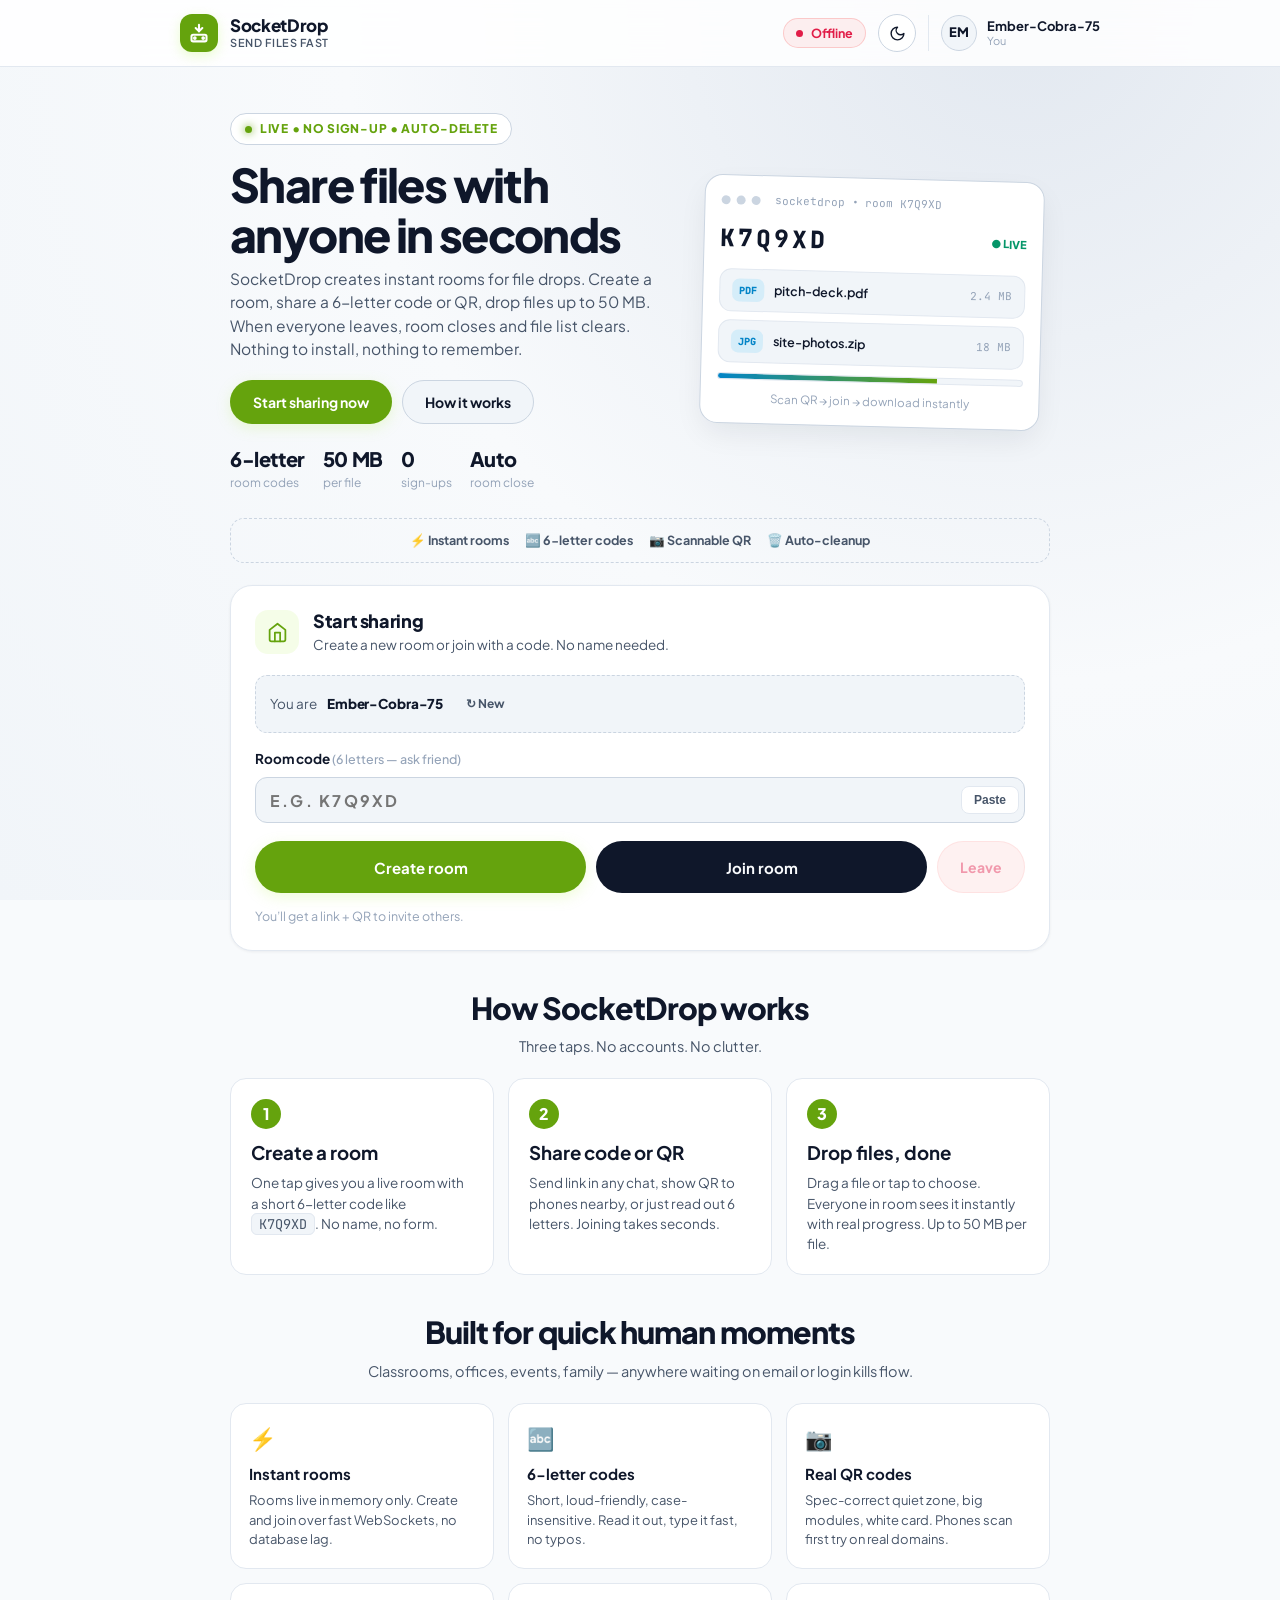
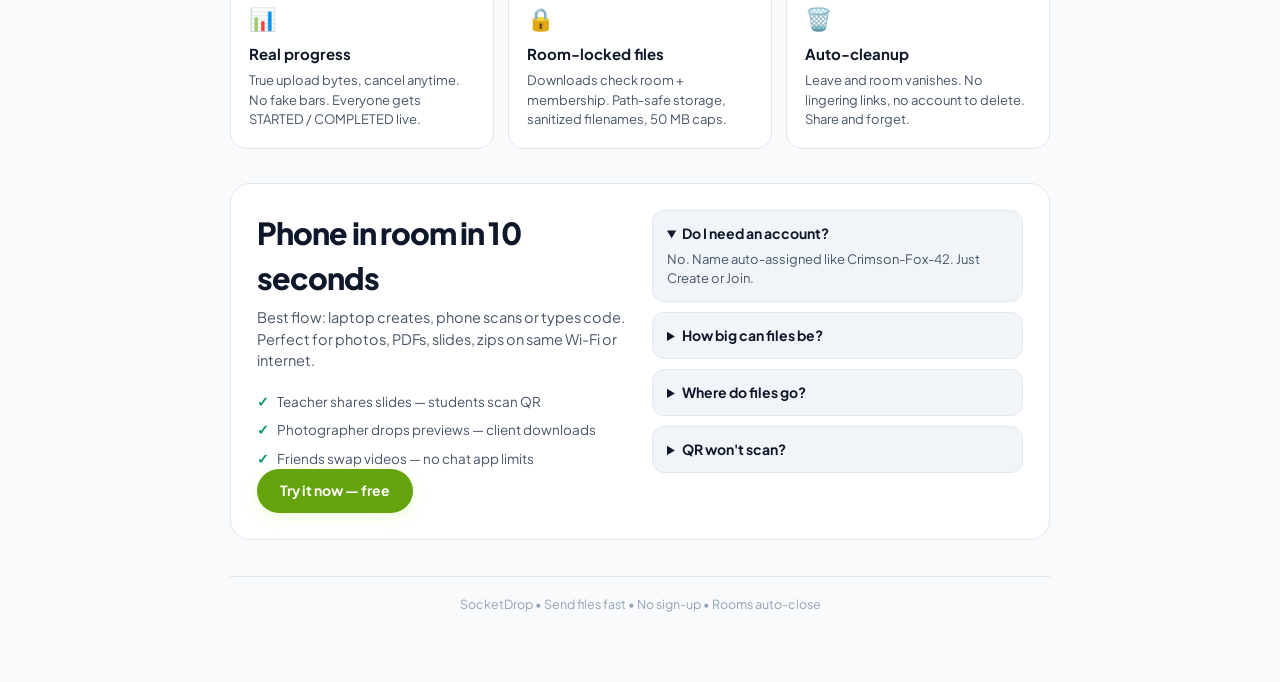
==== commit 71558910: "Make the user flow easy" ====
--- a/src/main/resources/static/index.html
+++ b/src/main/resources/static/index.html
@@ -66,24 +66,36 @@
     </header>
 
     <main class="app-layout narrow">
-      <section class="hero-simple">
-        <h1 class="hero-title">Send files in seconds</h1>
-        <p class="hero-desc">No sign-up. Create a room, share the link, drop files.</p>
-
-        <ol class="steps" aria-label="How it works">
-          <li class="step" data-step="1">
-            <span class="step-num" aria-hidden="true">1</span>
-            <span class="step-text">Name yourself</span>
-          </li>
-          <li class="step" data-step="2">
-            <span class="step-num" aria-hidden="true">2</span>
-            <span class="step-text">Create or join</span>
-          </li>
-          <li class="step" data-step="3">
-            <span class="step-num" aria-hidden="true">3</span>
-            <span class="step-text">Drop &amp; share</span>
-          </li>
-        </ol>
+      <section class="hero-landing">
+        <div class="hero-copy">
+          <div class="hero-pill"><span class="pulse-dot"></span> Live • No sign-up • Auto-delete</div>
+          <h1 class="hero-title">Share files with anyone in seconds</h1>
+          <p class="hero-desc">SocketDrop creates instant rooms for file drops. Create a room, share a 6-letter code or QR, drop files up to 50&nbsp;MB. When everyone leaves, room closes and file list clears. Nothing to install, nothing to remember.</p>
+          <div class="hero-cta">
+            <a href="#roomControlCard" class="btn btn-lime btn-big"><span>Start sharing now</span></a>
+            <a href="#how" class="btn btn-outline btn-big"><span>How it works</span></a>
+          </div>
+          <div class="hero-stats">
+            <div class="hstat"><strong>6-letter</strong><span>room codes</span></div>
+            <div class="hstat"><strong>50 MB</strong><span>per file</span></div>
+            <div class="hstat"><strong>0</strong><span>sign-ups</span></div>
+            <div class="hstat"><strong>Auto</strong><span>room close</span></div>
+          </div>
+        </div>
+        <div class="hero-visual" aria-hidden="true">
+          <div class="mock-card">
+            <div class="mock-top"><span class="mock-dot"></span><span class="mock-dot"></span><span class="mock-dot"></span><span class="mock-url">socketdrop • room K7Q9XD</span></div>
+            <div class="mock-code-row"><span class="mock-code">K7Q9XD</span><span class="mock-live">● live</span></div>
+            <div class="mock-file"><span class="mock-ext">PDF</span><span class="mock-fname">pitch-deck.pdf</span><span class="mock-size">2.4 MB</span></div>
+            <div class="mock-file"><span class="mock-ext">JPG</span><span class="mock-fname">site-photos.zip</span><span class="mock-size">18 MB</span></div>
+            <div class="mock-bar"><span style="width:72%"></span></div>
+            <div class="mock-hint">Scan QR → join → download instantly</div>
+          </div>
+        </div>
+      </section>
+
+      <section class="strip" aria-label="Highlights">
+        <span>⚡ Instant rooms</span><span>🔤 6-letter codes</span><span>📷 Scannable QR</span><span>🗑️ Auto-cleanup</span>
       </section>
 
       <section id="activeRoomBanner" class="active-room-banner" hidden>
@@ -126,34 +138,34 @@
               </div>
               <div>
                 <h2 class="card-title">Start sharing</h2>
-                <p id="roomPrompt" class="card-subtitle">Enter your name, then create a new room or join with a code.</p>
+                <p id="roomPrompt" class="card-subtitle">Create a new room or join with a code. No name needed.</p>
               </div>
             </div>
           </div>
 
           <div class="card-body">
-            <div class="input-grid">
+            <div class="peer-row">
+              <span class="peer-label">You are</span>
+              <strong id="peerName" class="peer-name">…</strong>
+              <button id="regenPeerBtn" class="btn btn-xs btn-ghost" type="button" title="Get a new random name">↻ New</button>
+              <input id="displayName" type="hidden" value="" />
+            </div>
+
+            <div class="input-grid single">
               <div class="form-field">
-                <label for="displayName">Your name</label>
-                <div class="input-wrapper">
-                  <input id="displayName" type="text" placeholder="e.g. Alice" maxlength="32" autocomplete="nickname" />
-                </div>
-              </div>
-
-              <div class="form-field">
-                <label for="roomId">Room code <span class="label-hint">(only to join)</span></label>
+                <label for="roomId">Room code <span class="label-hint">(6 letters — ask friend)</span></label>
                 <div class="input-wrapper has-action">
-                  <input id="roomId" type="text" placeholder="Paste code from a friend" autocomplete="off" spellcheck="false" />
+                  <input id="roomId" type="text" placeholder="e.g. K7Q9XD" autocomplete="off" spellcheck="false" maxlength="8" class="code-input" />
                   <button id="pasteRoomBtn" class="input-action-btn" type="button">Paste</button>
                 </div>
               </div>
             </div>
 
-            <div class="btn-group">
-              <button id="createRoomBtn" class="btn btn-lime" type="button">
+            <div class="btn-group big">
+              <button id="createRoomBtn" class="btn btn-lime btn-big" type="button">
                 <span>Create room</span>
               </button>
-              <button id="joinRoomBtn" class="btn btn-primary" type="button">
+              <button id="joinRoomBtn" class="btn btn-primary btn-big" type="button">
                 <span>Join room</span>
               </button>
               <button id="leaveRoomBtn" class="btn btn-danger" type="button" hidden>
@@ -183,19 +195,28 @@
             </div>
           </div>
           <div class="card-body">
+            <div class="room-code-hero">
+              <span class="room-code-label">Room code</span>
+              <strong id="shareCodeBig" class="room-code-big">– – –</strong>
+              <button id="copyCodeBtn" class="btn btn-xs btn-outline" type="button">Copy code</button>
+            </div>
             <div class="share-row">
               <input id="shareLinkInput" type="text" readonly value="" aria-label="Shareable room link" placeholder="Room link appears here" />
               <button id="copyShareLinkBtn" class="btn btn-sm btn-lime" type="button">Copy link</button>
               <button id="qrModalBtn" class="btn btn-sm btn-outline" type="button">Show QR</button>
             </div>
             <div class="share-split">
-              <div id="qrCodeContainer" class="qr-preview-box" aria-label="Room QR code"></div>
+              <div>
+                <div id="qrCodeContainer" class="qr-preview-box" aria-label="Room QR code"></div>
+                <p class="qr-caption">Scan with phone camera.<br />Code not working? Type the 6-letter code manually.</p>
+              </div>
               <ul class="share-tips">
-                <li>Send the link in any chat app</li>
-                <li>QR works great for phones nearby</li>
+                <li>Send the link or 6-letter code in any chat</li>
+                <li>QR needs real domain/HTTPS — localhost links won't open on phones</li>
                 <li>Room closes when everyone leaves</li>
               </ul>
             </div>
+            <p id="lanHint" class="hint-line warn" hidden>Testing on localhost? Phone can't open localhost link — use same Wi-Fi + your computer LAN IP, or just type the code.</p>
           </div>
         </section>
 
@@ -289,9 +310,51 @@
         </section>
       </div>
 
+      <section id="how" class="landing-section">
+        <h2 class="section-title">How SocketDrop works</h2>
+        <p class="section-sub">Three taps. No accounts. No clutter.</p>
+        <div class="how-grid">
+          <div class="how-card"><span class="how-num">1</span><h3>Create a room</h3><p>One tap gives you a live room with a short 6-letter code like <code>K7Q9XD</code>. No name, no form.</p></div>
+          <div class="how-card"><span class="how-num">2</span><h3>Share code or QR</h3><p>Send link in any chat, show QR to phones nearby, or just read out 6 letters. Joining takes seconds.</p></div>
+          <div class="how-card"><span class="how-num">3</span><h3>Drop files, done</h3><p>Drag a file or tap to choose. Everyone in room sees it instantly with real progress. Up to 50 MB per file.</p></div>
+        </div>
+      </section>
+
+      <section class="landing-section">
+        <h2 class="section-title">Built for quick human moments</h2>
+        <p class="section-sub">Classrooms, offices, events, family — anywhere waiting on email or login kills flow.</p>
+        <div class="feat-grid">
+          <div class="feat"><span class="feat-ico">⚡</span><h3>Instant rooms</h3><p>Rooms live in memory only. Create and join over fast WebSockets, no database lag.</p></div>
+          <div class="feat"><span class="feat-ico">🔤</span><h3>6-letter codes</h3><p>Short, loud-friendly, case-insensitive. Read it out, type it fast, no typos.</p></div>
+          <div class="feat"><span class="feat-ico">📷</span><h3>Real QR codes</h3><p>Spec-correct quiet zone, big modules, white card. Phones scan first try on real domains.</p></div>
+          <div class="feat"><span class="feat-ico">📊</span><h3>Real progress</h3><p>True upload bytes, cancel anytime. No fake bars. Everyone gets STARTED / COMPLETED live.</p></div>
+          <div class="feat"><span class="feat-ico">🔒</span><h3>Room-locked files</h3><p>Downloads check room + membership. Path-safe storage, sanitized filenames, 50 MB caps.</p></div>
+          <div class="feat"><span class="feat-ico">🗑️</span><h3>Auto-cleanup</h3><p>Leave and room vanishes. No lingering links, no account to delete. Share and forget.</p></div>
+        </div>
+      </section>
+
+      <section class="landing-section split">
+        <div>
+          <h2 class="section-title">Phone in room in 10 seconds</h2>
+          <p class="section-sub">Best flow: laptop creates, phone scans or types code. Perfect for photos, PDFs, slides, zips on same Wi-Fi or internet.</p>
+          <ul class="share-tips">
+            <li>Teacher shares slides — students scan QR</li>
+            <li>Photographer drops previews — client downloads</li>
+            <li>Friends swap videos — no chat app limits</li>
+          </ul>
+          <a href="#roomControlCard" class="btn btn-lime"><span>Try it now — free</span></a>
+        </div>
+        <div class="mini-faq">
+          <details open><summary>Do I need an account?</summary><p>No. Name auto-assigned like Crimson-Fox-42. Just Create or Join.</p></details>
+          <details><summary>How big can files be?</summary><p>50 MB per file. One at a time for reliable progress.</p></details>
+          <details><summary>Where do files go?</summary><p>Server disk cache tied to room. Room closes when empty. Delete anytime.</p></details>
+          <details><summary>QR won't scan?</summary><p>On localhost phones can't open localhost links. Deploy with domain/HTTPS, or type 6-letter code manually.</p></details>
+        </div>
+      </section>
+
       <footer class="app-footer simple">
         <div class="footer-inner">
-          <span>Made for quick sharing • No sign-up • Rooms auto-close</span>
+          <span>SocketDrop • Send files fast • No sign-up • Rooms auto-close</span>
         </div>
       </footer>
     </main>
@@ -304,7 +367,7 @@
         </div>
         <div class="modal-body">
           <div id="modalQrCode" class="modal-qr-box"></div>
-          <p class="modal-help">Point any phone camera at the code.</p>
+          <p class="modal-help">Point any phone camera at the code.<br />Or type code <strong id="modalRoomCode">– – –</strong> manually.</p>
           <div class="modal-link-box">
             <input id="modalRoomUrl" type="text" readonly value="" aria-label="Room link" />
             <button id="copyModalUrlBtn" class="btn btn-sm btn-lime" type="button">Copy</button>
--- a/src/main/resources/static/styles.css
+++ b/src/main/resources/static/styles.css
@@ -150,6 +150,57 @@
 .user-name { font-size: 13px; font-weight: 700; }
 .user-role { font-size: 11px; color: var(--text-subtle); }
 
+/* Landing */
+.hero-landing { display: grid; grid-template-columns: 1.1fr 0.9fr; gap: 28px; align-items: center; padding: 18px 0 8px; }
+@media (max-width: 820px) { .hero-landing { grid-template-columns: 1fr; } }
+.hero-pill { display: inline-flex; align-items: center; gap: 8px; font-size: 12px; font-weight: 800; text-transform: uppercase; letter-spacing: 0.06em; color: var(--accent-lime); background: var(--bg-panel); border: 1px solid var(--border-line-strong); padding: 6px 14px; border-radius: 999px; margin-bottom: 14px; }
+.hero-pill .pulse-dot { width: 7px; height: 7px; border-radius: 50%; background: var(--accent-lime); box-shadow: 0 0 8px var(--accent-lime); animation: pulse-ring 2s infinite; }
+.hero-cta { display: flex; gap: 10px; flex-wrap: wrap; margin: 18px 0 20px; }
+.hero-stats { display: flex; gap: 18px; flex-wrap: wrap; }
+.hstat { display: flex; flex-direction: column; }
+.hstat strong { font-size: 20px; font-weight: 800; letter-spacing: -0.02em; }
+.hstat span { font-size: 12px; color: var(--text-subtle); }
+.hero-visual { display: grid; place-items: center; }
+.mock-card { width: 100%; max-width: 340px; background: var(--bg-panel); border: 1px solid var(--border-line-strong); border-radius: 18px; padding: 16px; box-shadow: var(--shadow-md); transform: rotate(1.5deg); }
+.mock-top { display: flex; align-items: center; gap: 6px; margin-bottom: 12px; }
+.mock-dot { width: 9px; height: 9px; border-radius: 50%; background: var(--border-line-strong); }
+.mock-url { margin-left: 8px; font-size: 11px; font-family: var(--font-mono); color: var(--text-subtle); }
+.mock-code-row { display: flex; align-items: center; justify-content: space-between; margin-bottom: 12px; }
+.mock-code { font-family: var(--font-mono); font-size: 24px; font-weight: 800; letter-spacing: 0.16em; }
+.mock-live { font-size: 11px; font-weight: 800; color: var(--accent-emerald); text-transform: uppercase; }
+.mock-file { display: flex; align-items: center; gap: 10px; background: var(--bg-subtle); border: 1px solid var(--border-line); border-radius: 12px; padding: 9px 12px; margin-bottom: 8px; font-size: 12.5px; }
+.mock-ext { font-family: var(--font-mono); font-size: 10px; font-weight: 800; background: rgba(56,189,248,0.15); color: var(--accent-blue); padding: 4px 7px; border-radius: 7px; }
+.mock-fname { flex: 1; font-weight: 600; overflow: hidden; text-overflow: ellipsis; white-space: nowrap; }
+.mock-size { font-family: var(--font-mono); color: var(--text-subtle); font-size: 11px; }
+.mock-bar { height: 7px; border-radius: 999px; background: var(--bg-subtle); border: 1px solid var(--border-line); overflow: hidden; margin: 10px 0; }
+.mock-bar span { display: block; height: 100%; background: linear-gradient(90deg, var(--accent-blue), var(--accent-lime)); }
+.mock-hint { font-size: 11.5px; color: var(--text-subtle); text-align: center; }
+.strip { display: flex; gap: 16px; flex-wrap: wrap; justify-content: center; font-size: 12.5px; font-weight: 700; color: var(--text-muted); padding: 12px; border: 1px dashed var(--border-line-strong); border-radius: 14px; margin: 18px 0 22px; }
+.landing-section { margin: 34px 0; }
+.section-title { font-size: clamp(1.4rem, 3vw, 1.9rem); font-weight: 800; letter-spacing: -0.03em; margin-bottom: 6px; text-align: center; }
+.section-sub { text-align: center; color: var(--text-muted); font-size: 14.5px; margin-bottom: 20px; }
+.how-grid { display: grid; grid-template-columns: repeat(3, 1fr); gap: 14px; }
+@media (max-width: 720px) { .how-grid { grid-template-columns: 1fr; } }
+.how-card { background: var(--bg-panel); border: 1px solid var(--border-line); border-radius: 16px; padding: 20px; }
+.how-card code { font-family: var(--font-mono); background: var(--bg-subtle); padding: 1px 7px; border-radius: 6px; border: 1px solid var(--border-line); }
+.how-num { display: inline-grid; place-items: center; width: 30px; height: 30px; border-radius: 50%; background: var(--accent-lime); color: var(--accent-lime-fg); font-weight: 800; margin-bottom: 10px; }
+.how-card h3 { margin-bottom: 6px; }
+.how-card p { font-size: 13.5px; color: var(--text-muted); }
+.feat-grid { display: grid; grid-template-columns: repeat(3, 1fr); gap: 14px; }
+@media (max-width: 820px) { .feat-grid { grid-template-columns: 1fr 1fr; } }
+@media (max-width: 520px) { .feat-grid { grid-template-columns: 1fr; } }
+.feat { background: var(--bg-panel); border: 1px solid var(--border-line); border-radius: 16px; padding: 18px; transition: transform 0.2s var(--ease); }
+.feat:hover { transform: translateY(-2px); border-color: var(--border-line-strong); }
+.feat-ico { font-size: 22px; }
+.feat h3 { margin: 8px 0 6px; font-size: 15px; }
+.feat p { font-size: 13px; color: var(--text-muted); }
+.landing-section.split { display: grid; grid-template-columns: 1fr 1fr; gap: 24px; align-items: start; background: var(--bg-panel); border: 1px solid var(--border-line); border-radius: 20px; padding: 26px; }
+.landing-section.split .section-title, .landing-section.split .section-sub { text-align: left; }
+@media (max-width: 760px) { .landing-section.split { grid-template-columns: 1fr; } }
+.mini-faq details { background: var(--bg-subtle); border: 1px solid var(--border-line); border-radius: 12px; padding: 12px 14px; margin-bottom: 10px; }
+.mini-faq summary { font-weight: 700; cursor: pointer; font-size: 14px; }
+.mini-faq p { font-size: 13px; color: var(--text-muted); margin-top: 6px; }
+
 /* Layout */
 .app-layout { max-width: 960px; width: 100%; margin: 0 auto; padding: 28px 20px 60px; flex: 1; }
 .app-layout.narrow { max-width: 860px; }
@@ -227,7 +278,17 @@
 
 /* Forms */
 .input-grid { display: grid; grid-template-columns: 1fr; gap: 16px; margin-bottom: 18px; }
-@media (min-width: 640px) { .input-grid { grid-template-columns: 1fr 1fr; } }
+.input-grid.single { grid-template-columns: 1fr; }
+@media (min-width: 640px) { .input-grid { grid-template-columns: 1fr 1fr; } .input-grid.single { grid-template-columns: 1fr; } }
+.peer-row {
+  display: flex; align-items: center; gap: 10px; flex-wrap: wrap;
+  background: var(--bg-subtle); border: 1px dashed var(--border-line-strong);
+  border-radius: var(--radius-md); padding: 10px 14px; margin-bottom: 16px;
+  font-size: 13.5px;
+}
+.peer-label { color: var(--text-muted); }
+.peer-name { font-weight: 800; letter-spacing: -0.01em; }
+.btn-group.big .btn-big { flex: 1; min-height: 52px; font-size: 15px; min-width: 160px; }
 .form-field { display: flex; flex-direction: column; gap: 8px; }
 .form-field label { font-size: 13.5px; font-weight: 700; }
 .label-hint { font-weight: 500; color: var(--text-subtle); font-size: 12.5px; }
@@ -243,6 +304,17 @@
   box-shadow: 0 0 0 3px rgba(190, 242, 100, 0.18); background: var(--bg-panel);
 }
 .input-wrapper.has-action input { padding-right: 76px; }
+.code-input { text-transform: uppercase; font-family: var(--font-mono); font-weight: 700; letter-spacing: 0.14em; font-size: 16px !important; }
+.room-code-hero {
+  display: flex; align-items: center; gap: 12px; flex-wrap: wrap;
+  background: var(--bg-subtle); border: 1px solid var(--border-line-strong);
+  border-radius: var(--radius-md); padding: 12px 16px; margin-bottom: 14px;
+}
+.room-code-label { font-size: 12px; font-weight: 700; text-transform: uppercase; letter-spacing: 0.06em; color: var(--text-subtle); }
+.room-code-big { font-family: var(--font-mono); font-size: 26px; font-weight: 800; letter-spacing: 0.18em; color: var(--text-main); }
+.qr-caption { font-size: 12px; color: var(--text-subtle); text-align: center; margin-top: 8px; line-height: 1.5; }
+.hint-line.warn { color: var(--accent-blue); background: rgba(56,189,248,0.08); border: 1px solid rgba(56,189,248,0.3); border-radius: var(--radius-md); padding: 8px 12px; margin-top: 12px; }
+.hint-line.warn[hidden] { display: none; }
 .input-action-btn {
   position: absolute; right: 6px;
   background: var(--bg-panel); border: 1px solid var(--border-line);
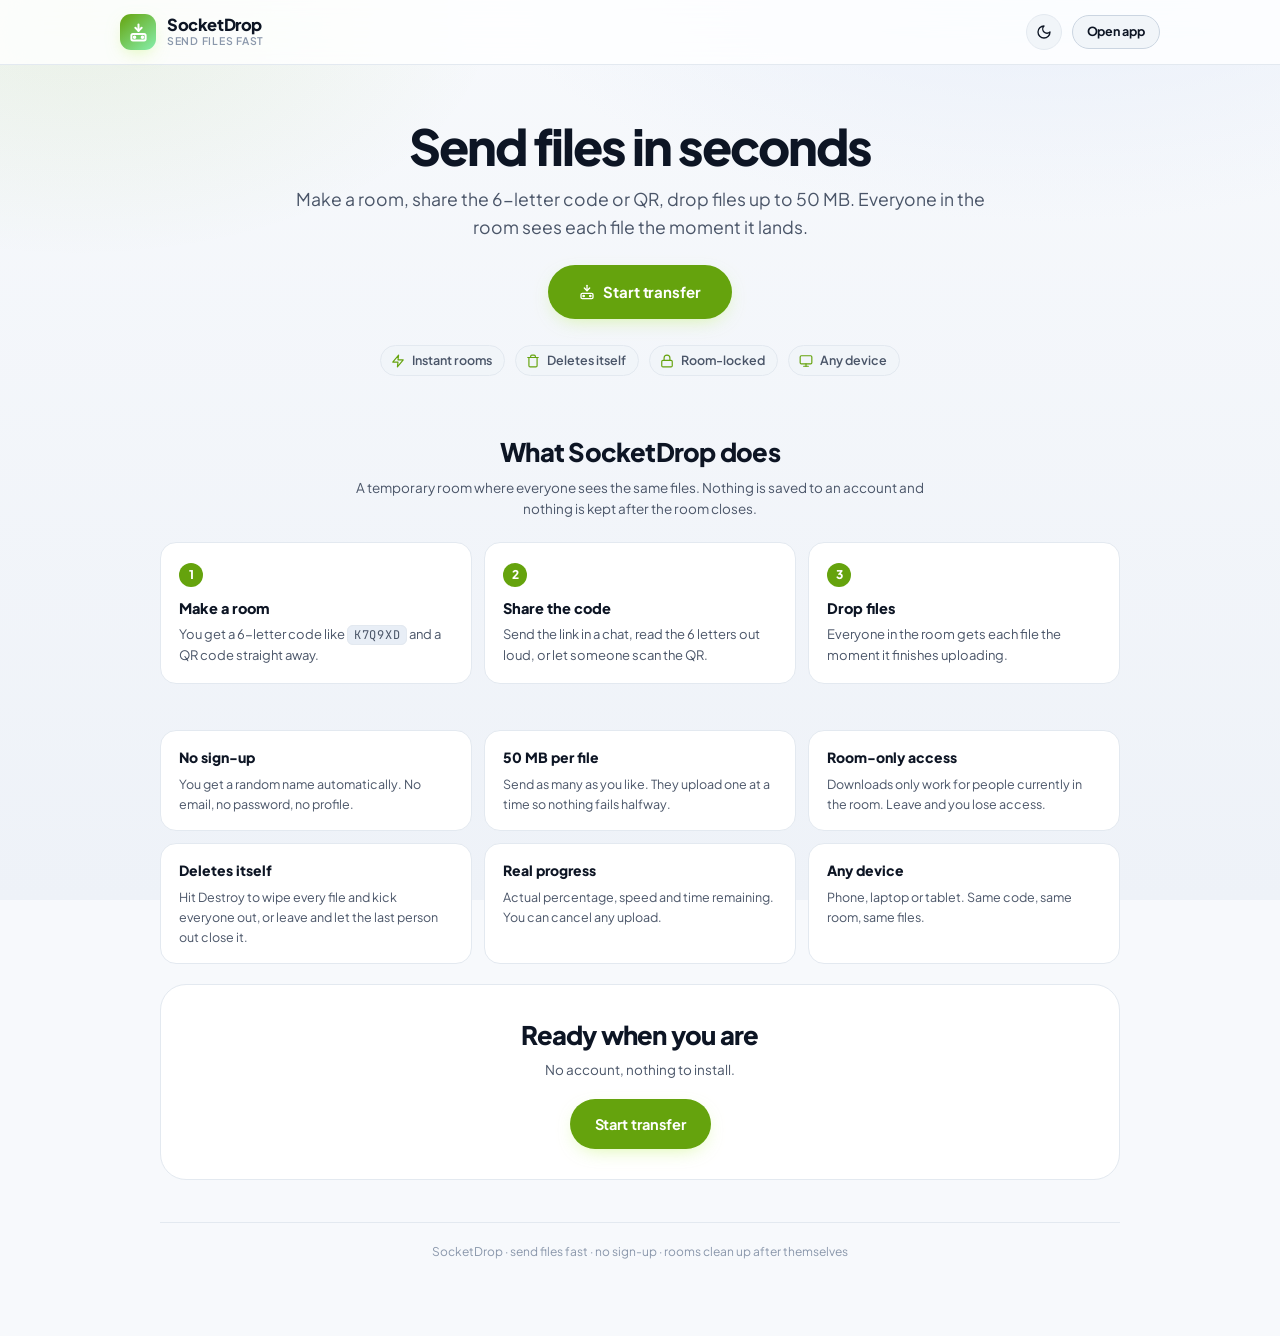
==== commit 45f3e9c9: "Make the user flow easy and imporved the ui ux" ====
--- a/src/main/resources/static/index.html
+++ b/src/main/resources/static/index.html
@@ -2,12 +2,13 @@
 <html lang="en" data-theme="dark">
   <head>
     <meta charset="UTF-8" />
-    <meta name="viewport" content="width=device-width, initial-scale=1.0" />
-    <title>SocketDrop — Send files in seconds</title>
+    <meta name="viewport" content="width=device-width, initial-scale=1.0, viewport-fit=cover" />
+    <title>SocketDrop — send files in seconds</title>
     <meta
       name="description"
-      content="Create a room, share the link, drop files. No sign-up. Files disappear when everyone leaves."
+      content="Create a room, share the 6-letter code or QR, drop files up to 50 MB. No sign-up, nothing to install, files delete themselves."
     />
+    <meta name="color-scheme" content="dark light" />
     <link rel="preconnect" href="https://fonts.googleapis.com" />
     <link rel="preconnect" href="https://fonts.gstatic.com" crossorigin />
     <link
@@ -16,381 +17,151 @@
     />
     <link rel="stylesheet" href="styles.css" />
   </head>
-  <body>
+  <body class="page-landing">
+    <a class="skip-link" href="#main">Skip to content</a>
+
     <header class="app-header">
       <div class="header-inner">
-        <a class="brand" href="/" aria-label="SocketDrop Home">
-          <div class="brand-badge" aria-hidden="true">
-            <svg xmlns="http://www.w3.org/2000/svg" viewBox="0 0 24 24" fill="none" stroke="currentColor" stroke-width="2.5" stroke-linecap="round" stroke-linejoin="round" class="icon-logo">
-              <path d="M12 2v8"></path>
-              <path d="m16 6-4 4-4-4"></path>
-              <rect width="18" height="8" x="3" y="14" rx="2"></rect>
-              <circle cx="7" cy="18" r="1" fill="currentColor"></circle>
-              <circle cx="17" cy="18" r="1" fill="currentColor"></circle>
+        <a class="brand" href="/" aria-label="SocketDrop home">
+          <span class="brand-badge" aria-hidden="true">
+            <svg viewBox="0 0 24 24" fill="none" stroke="currentColor" stroke-width="2.5" stroke-linecap="round" stroke-linejoin="round">
+              <path d="M12 2v8"></path><path d="m16 6-4 4-4-4"></path><rect width="18" height="8" x="3" y="14" rx="2"></rect>
+              <circle cx="7" cy="18" r="1" fill="currentColor"></circle><circle cx="17" cy="18" r="1" fill="currentColor"></circle>
             </svg>
-          </div>
-          <div class="brand-text">
+          </span>
+          <span class="brand-text">
             <span class="brand-name">SocketDrop</span>
-            <span class="brand-tag">Send files fast</span>
-          </div>
+            <span class="brand-tag">send files fast</span>
+          </span>
         </a>
 
         <div class="header-utils">
-          <div id="wsStatus" class="connection-pill disconnected" role="status" aria-live="polite" title="Connection status">
-            <span class="pulse-dot" aria-hidden="true"></span>
-            <span class="status-label">Offline</span>
-          </div>
-
-          <button id="themeToggle" class="util-btn" type="button" aria-label="Toggle color theme" title="Switch theme">
-            <svg xmlns="http://www.w3.org/2000/svg" viewBox="0 0 24 24" fill="none" stroke="currentColor" stroke-width="2" stroke-linecap="round" stroke-linejoin="round" class="icon-sun" aria-hidden="true">
+          <button id="themeToggle" class="util-btn" type="button" aria-label="Switch color theme" title="Switch theme">
+            <svg class="icon-sun" viewBox="0 0 24 24" fill="none" stroke="currentColor" stroke-width="2" stroke-linecap="round" stroke-linejoin="round" aria-hidden="true">
               <circle cx="12" cy="12" r="4"></circle>
               <path d="M12 2v2"></path><path d="M12 20v2"></path>
               <path d="m4.93 4.93 1.41 1.41"></path><path d="m17.66 17.66 1.41 1.41"></path>
               <path d="M2 12h2"></path><path d="M20 12h2"></path>
               <path d="m6.34 17.66-1.41 1.41"></path><path d="m19.07 4.93-1.41 1.41"></path>
             </svg>
-            <svg xmlns="http://www.w3.org/2000/svg" viewBox="0 0 24 24" fill="none" stroke="currentColor" stroke-width="2" stroke-linecap="round" stroke-linejoin="round" class="icon-moon" aria-hidden="true">
+            <svg class="icon-moon" viewBox="0 0 24 24" fill="none" stroke="currentColor" stroke-width="2" stroke-linecap="round" stroke-linejoin="round" aria-hidden="true">
               <path d="M12 3a6 6 0 0 0 9 9 9 9 0 1 1-9-9Z"></path>
             </svg>
           </button>
-
-          <div class="user-chip">
-            <div id="userAvatar" class="avatar-circle" aria-hidden="true">SD</div>
-            <div class="user-details">
-              <span id="currentUser" class="user-name">Guest</span>
-              <span class="user-role">You</span>
-            </div>
-          </div>
+          <a class="btn btn-sm btn-outline header-cta" href="/app">Open app</a>
         </div>
       </div>
     </header>
 
-    <main class="app-layout narrow">
-      <section class="hero-landing">
-        <div class="hero-copy">
-          <div class="hero-pill"><span class="pulse-dot"></span> Live • No sign-up • Auto-delete</div>
-          <h1 class="hero-title">Share files with anyone in seconds</h1>
-          <p class="hero-desc">SocketDrop creates instant rooms for file drops. Create a room, share a 6-letter code or QR, drop files up to 50&nbsp;MB. When everyone leaves, room closes and file list clears. Nothing to install, nothing to remember.</p>
-          <div class="hero-cta">
-            <a href="#roomControlCard" class="btn btn-lime btn-big"><span>Start sharing now</span></a>
-            <a href="#how" class="btn btn-outline btn-big"><span>How it works</span></a>
+    <main id="main" class="landing-layout">
+      <!-- ============================ HERO ============================ -->
+      <section class="hero">
+        <h1 class="hero-title">Send files in seconds</h1>
+        <p class="hero-sub">
+          Make a room, share the 6-letter code or QR, drop files up to 50&nbsp;MB. Everyone in the
+          room sees each file the moment it lands.
+        </p>
+        <div class="hero-actions">
+          <a class="btn btn-lime btn-big" href="/app">
+            <svg viewBox="0 0 24 24" fill="none" stroke="currentColor" stroke-width="2" stroke-linecap="round" stroke-linejoin="round" aria-hidden="true">
+              <path d="M12 2v8"></path><path d="m16 6-4 4-4-4"></path><rect width="18" height="8" x="3" y="14" rx="2"></rect>
+              <circle cx="7" cy="18" r="1" fill="currentColor"></circle><circle cx="17" cy="18" r="1" fill="currentColor"></circle>
+            </svg>
+            <span>Start transfer</span>
+          </a>
+        </div>
+        <ul class="trust" aria-label="Key facts">
+          <li>
+            <svg viewBox="0 0 24 24" fill="none" stroke="currentColor" stroke-width="2" stroke-linecap="round" stroke-linejoin="round" aria-hidden="true"><polygon points="13 2 3 14 12 14 11 22 21 10 12 10 13 2"></polygon></svg>
+            Instant rooms
+          </li>
+          <li>
+            <svg viewBox="0 0 24 24" fill="none" stroke="currentColor" stroke-width="2" stroke-linecap="round" stroke-linejoin="round" aria-hidden="true"><path d="M3 6h18"></path><path d="M19 6v14a2 2 0 0 1-2 2H7a2 2 0 0 1-2-2V6"></path><path d="M8 6V4a2 2 0 0 1 2-2h4a2 2 0 0 1 2 2v2"></path></svg>
+            Deletes itself
+          </li>
+          <li>
+            <svg viewBox="0 0 24 24" fill="none" stroke="currentColor" stroke-width="2" stroke-linecap="round" stroke-linejoin="round" aria-hidden="true"><rect width="18" height="11" x="3" y="11" rx="2"></rect><path d="M7 11V7a5 5 0 0 1 10 0v4"></path></svg>
+            Room-locked
+          </li>
+          <li>
+            <svg viewBox="0 0 24 24" fill="none" stroke="currentColor" stroke-width="2" stroke-linecap="round" stroke-linejoin="round" aria-hidden="true"><rect x="2" y="3" width="20" height="14" rx="2"></rect><path d="M8 21h8"></path><path d="M12 17v4"></path></svg>
+            Any device
+          </li>
+        </ul>
+      </section>
+
+      <!-- ====================== WHAT IT DOES ====================== -->
+      <section class="landing-section">
+        <h2 class="section-title">What SocketDrop does</h2>
+        <p class="section-sub">
+          A temporary room where everyone sees the same files. Nothing is saved to an account and
+          nothing is kept after the room closes.
+        </p>
+
+        <ol class="how-grid">
+          <li class="how-card">
+            <span class="how-num">1</span>
+            <h3>Make a room</h3>
+            <p>You get a 6-letter code like <code>K7Q9XD</code> and a QR code straight away.</p>
+          </li>
+          <li class="how-card">
+            <span class="how-num">2</span>
+            <h3>Share the code</h3>
+            <p>Send the link in a chat, read the 6 letters out loud, or let someone scan the QR.</p>
+          </li>
+          <li class="how-card">
+            <span class="how-num">3</span>
+            <h3>Drop files</h3>
+            <p>Everyone in the room gets each file the moment it finishes uploading.</p>
+          </li>
+        </ol>
+      </section>
+
+      <section class="landing-section">
+        <div class="fact-grid">
+          <div class="fact">
+            <h3>No sign-up</h3>
+            <p>You get a random name automatically. No email, no password, no profile.</p>
           </div>
-          <div class="hero-stats">
-            <div class="hstat"><strong>6-letter</strong><span>room codes</span></div>
-            <div class="hstat"><strong>50 MB</strong><span>per file</span></div>
-            <div class="hstat"><strong>0</strong><span>sign-ups</span></div>
-            <div class="hstat"><strong>Auto</strong><span>room close</span></div>
+          <div class="fact">
+            <h3>50 MB per file</h3>
+            <p>Send as many as you like. They upload one at a time so nothing fails halfway.</p>
           </div>
-        </div>
-        <div class="hero-visual" aria-hidden="true">
-          <div class="mock-card">
-            <div class="mock-top"><span class="mock-dot"></span><span class="mock-dot"></span><span class="mock-dot"></span><span class="mock-url">socketdrop • room K7Q9XD</span></div>
-            <div class="mock-code-row"><span class="mock-code">K7Q9XD</span><span class="mock-live">● live</span></div>
-            <div class="mock-file"><span class="mock-ext">PDF</span><span class="mock-fname">pitch-deck.pdf</span><span class="mock-size">2.4 MB</span></div>
-            <div class="mock-file"><span class="mock-ext">JPG</span><span class="mock-fname">site-photos.zip</span><span class="mock-size">18 MB</span></div>
-            <div class="mock-bar"><span style="width:72%"></span></div>
-            <div class="mock-hint">Scan QR → join → download instantly</div>
+          <div class="fact">
+            <h3>Room-only access</h3>
+            <p>Downloads only work for people currently in the room. Leave and you lose access.</p>
+          </div>
+          <div class="fact">
+            <h3>Deletes itself</h3>
+            <p>Hit Destroy to wipe every file and kick everyone out, or leave and let the last
+              person out close it.</p>
+          </div>
+          <div class="fact">
+            <h3>Real progress</h3>
+            <p>Actual percentage, speed and time remaining. You can cancel any upload.</p>
+          </div>
+          <div class="fact">
+            <h3>Any device</h3>
+            <p>Phone, laptop or tablet. Same code, same room, same files.</p>
           </div>
         </div>
       </section>
 
-      <section class="strip" aria-label="Highlights">
-        <span>⚡ Instant rooms</span><span>🔤 6-letter codes</span><span>📷 Scannable QR</span><span>🗑️ Auto-cleanup</span>
+      <section class="landing-cta">
+        <h2 class="section-title">Ready when you are</h2>
+        <p class="section-sub">No account, nothing to install.</p>
+        <a class="btn btn-lime btn-big" href="/app">
+          <span>Start transfer</span>
+        </a>
       </section>
 
-      <section id="activeRoomBanner" class="active-room-banner" hidden>
-        <div class="active-room-info">
-          <div class="active-room-badge">
-            <span class="active-pulse" aria-hidden="true"></span>
-            <span class="active-room-title">Room live</span>
-          </div>
-          <div class="active-room-details">
-            <span id="bannerRoomId" class="active-room-code">room_xyz</span>
-            <span class="active-room-divider" aria-hidden="true">•</span>
-            <span id="bannerUserBadge" class="active-user-badge">Guest</span>
-          </div>
-        </div>
-        <div class="active-room-actions">
-          <button id="bannerCopyBtn" class="btn btn-sm btn-outline" type="button">
-            <span>Copy code</span>
-          </button>
-          <button id="bannerShareBtn" class="btn btn-sm btn-outline" type="button">
-            <span>Copy link</span>
-          </button>
-          <button id="bannerQrBtn" class="btn btn-sm btn-outline" type="button">
-            <span>QR</span>
-          </button>
-          <button id="bannerLeaveBtn" class="btn btn-sm btn-danger" type="button">
-            <span>Leave</span>
-          </button>
-        </div>
-      </section>
-
-      <div class="stack">
-        <section id="roomControlCard" class="glass-card">
-          <div class="card-head">
-            <div class="card-title-group">
-              <div class="card-icon bg-lime-subtle" aria-hidden="true">
-                <svg xmlns="http://www.w3.org/2000/svg" viewBox="0 0 24 24" fill="none" stroke="currentColor" stroke-width="2" stroke-linecap="round" stroke-linejoin="round" class="icon-lime">
-                  <path d="m3 9 9-7 9 7v11a2 2 0 0 1-2 2H5a2 2 0 0 1-2-2z"></path>
-                  <polyline points="9 22 9 12 15 12 15 22"></polyline>
-                </svg>
-              </div>
-              <div>
-                <h2 class="card-title">Start sharing</h2>
-                <p id="roomPrompt" class="card-subtitle">Create a new room or join with a code. No name needed.</p>
-              </div>
-            </div>
-          </div>
-
-          <div class="card-body">
-            <div class="peer-row">
-              <span class="peer-label">You are</span>
-              <strong id="peerName" class="peer-name">…</strong>
-              <button id="regenPeerBtn" class="btn btn-xs btn-ghost" type="button" title="Get a new random name">↻ New</button>
-              <input id="displayName" type="hidden" value="" />
-            </div>
-
-            <div class="input-grid single">
-              <div class="form-field">
-                <label for="roomId">Room code <span class="label-hint">(6 letters — ask friend)</span></label>
-                <div class="input-wrapper has-action">
-                  <input id="roomId" type="text" placeholder="e.g. K7Q9XD" autocomplete="off" spellcheck="false" maxlength="8" class="code-input" />
-                  <button id="pasteRoomBtn" class="input-action-btn" type="button">Paste</button>
-                </div>
-              </div>
-            </div>
-
-            <div class="btn-group big">
-              <button id="createRoomBtn" class="btn btn-lime btn-big" type="button">
-                <span>Create room</span>
-              </button>
-              <button id="joinRoomBtn" class="btn btn-primary btn-big" type="button">
-                <span>Join room</span>
-              </button>
-              <button id="leaveRoomBtn" class="btn btn-danger" type="button" hidden>
-                <span>Leave</span>
-              </button>
-            </div>
-            <p id="joinHint" class="hint-line">You’ll get a link + QR to invite others.</p>
-          </div>
-        </section>
-
-        <section id="shareCard" class="glass-card" hidden>
-          <div class="card-head">
-            <div class="card-title-group">
-              <div class="card-icon bg-blue-subtle" aria-hidden="true">
-                <svg xmlns="http://www.w3.org/2000/svg" viewBox="0 0 24 24" fill="none" stroke="currentColor" stroke-width="2" stroke-linecap="round" stroke-linejoin="round" class="icon-blue">
-                  <circle cx="18" cy="5" r="3"></circle>
-                  <circle cx="6" cy="12" r="3"></circle>
-                  <circle cx="18" cy="19" r="3"></circle>
-                  <line x1="8.59" y1="13.51" x2="15.42" y2="17.49"></line>
-                  <line x1="15.41" y1="6.51" x2="8.59" y2="10.49"></line>
-                </svg>
-              </div>
-              <div>
-                <h2 class="card-title">Invite others</h2>
-                <p class="card-subtitle">Anyone with the link joins instantly. No account.</p>
-              </div>
-            </div>
-          </div>
-          <div class="card-body">
-            <div class="room-code-hero">
-              <span class="room-code-label">Room code</span>
-              <strong id="shareCodeBig" class="room-code-big">– – –</strong>
-              <button id="copyCodeBtn" class="btn btn-xs btn-outline" type="button">Copy code</button>
-            </div>
-            <div class="share-row">
-              <input id="shareLinkInput" type="text" readonly value="" aria-label="Shareable room link" placeholder="Room link appears here" />
-              <button id="copyShareLinkBtn" class="btn btn-sm btn-lime" type="button">Copy link</button>
-              <button id="qrModalBtn" class="btn btn-sm btn-outline" type="button">Show QR</button>
-            </div>
-            <div class="share-split">
-              <div>
-                <div id="qrCodeContainer" class="qr-preview-box" aria-label="Room QR code"></div>
-                <p class="qr-caption">Scan with phone camera.<br />Code not working? Type the 6-letter code manually.</p>
-              </div>
-              <ul class="share-tips">
-                <li>Send the link or 6-letter code in any chat</li>
-                <li>QR needs real domain/HTTPS — localhost links won't open on phones</li>
-                <li>Room closes when everyone leaves</li>
-              </ul>
-            </div>
-            <p id="lanHint" class="hint-line warn" hidden>Testing on localhost? Phone can't open localhost link — use same Wi-Fi + your computer LAN IP, or just type the code.</p>
-          </div>
-        </section>
-
-        <section id="fileActionsSection" class="glass-card" hidden>
-          <div class="card-head">
-            <div class="card-title-group">
-              <div class="card-icon bg-emerald-subtle" aria-hidden="true">
-                <svg xmlns="http://www.w3.org/2000/svg" viewBox="0 0 24 24" fill="none" stroke="currentColor" stroke-width="2" stroke-linecap="round" stroke-linejoin="round" class="icon-emerald">
-                  <path d="M21 15v4a2 2 0 0 1-2 2H5a2 2 0 0 1-2-2v-4"></path>
-                  <polyline points="17 8 12 3 7 8"></polyline>
-                  <line x1="12" y1="3" x2="12" y2="15"></line>
-                </svg>
-              </div>
-              <div>
-                <h2 class="card-title">Drop files</h2>
-                <p class="card-subtitle">Everyone in the room gets them instantly. Up to 50 MB.</p>
-              </div>
-            </div>
-          </div>
-
-          <div class="card-body">
-            <div id="dropZone" class="drop-zone" role="button" tabindex="0" aria-label="Choose a file to share. You can also drag and drop.">
-              <input id="uploadFile" type="file" class="file-input-hidden" tabindex="-1" aria-hidden="true" />
-              <div class="drop-content" aria-hidden="true">
-                <div class="drop-icon-box">
-                  <svg xmlns="http://www.w3.org/2000/svg" viewBox="0 0 24 24" fill="none" stroke="currentColor" stroke-width="2" stroke-linecap="round" stroke-linejoin="round" class="icon-cloud-upload">
-                    <path d="M4 14.899A7 7 0 1 1 15.71 8h1.79a4.5 4.5 0 0 1 2.5 8.242"></path>
-                    <path d="M12 12v9"></path>
-                    <path d="m16 16-4-4-4 4"></path>
-                  </svg>
-                </div>
-                <div class="drop-text">
-                  <p class="drop-title"><span class="highlight">Tap to choose</span> or drag a file here</p>
-                  <p class="drop-hint">One file at a time • max 50 MB</p>
-                </div>
-              </div>
-            </div>
-
-            <div id="filePreviewBar" class="file-preview-bar" hidden>
-              <div class="file-info-preview">
-                <div class="file-icon-badge" aria-hidden="true"><span id="previewExt">FILE</span></div>
-                <div class="file-text-preview">
-                  <span id="previewFileName" class="preview-name">example.pdf</span>
-                  <span id="previewFileSize" class="preview-size">0 KB</span>
-                </div>
-              </div>
-              <div class="preview-actions">
-                <button id="cancelSelectBtn" class="btn btn-sm btn-ghost" type="button">Remove</button>
-                <button id="uploadBtn" class="btn btn-lime btn-sm" type="button">
-                  <span>Send file</span>
-                </button>
-              </div>
-            </div>
-
-            <div id="uploadProgressWrap" class="progress-wrap" hidden>
-              <div class="progress-label-row">
-                <span id="progressStatusText" class="progress-status">Sending…</span>
-                <span id="progressPercent" class="progress-pct">0%</span>
-              </div>
-              <div class="progress-track" role="progressbar" aria-valuemin="0" aria-valuemax="100" aria-valuenow="0" id="progressTrack">
-                <div id="progressBar" class="progress-bar" style="width: 0%"></div>
-              </div>
-              <div class="progress-actions">
-                <button id="abortUploadBtn" class="btn btn-xs btn-ghost" type="button">Cancel send</button>
-              </div>
-            </div>
-          </div>
-        </section>
-
-        <section id="filesListSection" class="glass-card" hidden>
-          <div class="card-head">
-            <div class="card-title-group">
-              <div>
-                <h2 class="card-title">Files in this room <span id="fileCountBadge" class="count-badge">0</span></h2>
-                <p class="card-subtitle">Tap Download to save. Files vanish when the room closes.</p>
-              </div>
-            </div>
-            <div class="card-actions">
-              <input id="fileSearchInput" type="search" placeholder="Search files…" aria-label="Search files" />
-            </div>
-          </div>
-
-          <div class="card-body">
-            <div id="filesEmptyState" class="empty-state">
-              <div class="empty-icon-box" aria-hidden="true">📁</div>
-              <h3 class="empty-title">No files yet</h3>
-              <p class="empty-desc">Drop your first file above, or wait for a friend to send one.</p>
-            </div>
-            <div id="fileItemsList" class="file-items-list" hidden></div>
-          </div>
-        </section>
-      </div>
-
-      <section id="how" class="landing-section">
-        <h2 class="section-title">How SocketDrop works</h2>
-        <p class="section-sub">Three taps. No accounts. No clutter.</p>
-        <div class="how-grid">
-          <div class="how-card"><span class="how-num">1</span><h3>Create a room</h3><p>One tap gives you a live room with a short 6-letter code like <code>K7Q9XD</code>. No name, no form.</p></div>
-          <div class="how-card"><span class="how-num">2</span><h3>Share code or QR</h3><p>Send link in any chat, show QR to phones nearby, or just read out 6 letters. Joining takes seconds.</p></div>
-          <div class="how-card"><span class="how-num">3</span><h3>Drop files, done</h3><p>Drag a file or tap to choose. Everyone in room sees it instantly with real progress. Up to 50 MB per file.</p></div>
-        </div>
-      </section>
-
-      <section class="landing-section">
-        <h2 class="section-title">Built for quick human moments</h2>
-        <p class="section-sub">Classrooms, offices, events, family — anywhere waiting on email or login kills flow.</p>
-        <div class="feat-grid">
-          <div class="feat"><span class="feat-ico">⚡</span><h3>Instant rooms</h3><p>Rooms live in memory only. Create and join over fast WebSockets, no database lag.</p></div>
-          <div class="feat"><span class="feat-ico">🔤</span><h3>6-letter codes</h3><p>Short, loud-friendly, case-insensitive. Read it out, type it fast, no typos.</p></div>
-          <div class="feat"><span class="feat-ico">📷</span><h3>Real QR codes</h3><p>Spec-correct quiet zone, big modules, white card. Phones scan first try on real domains.</p></div>
-          <div class="feat"><span class="feat-ico">📊</span><h3>Real progress</h3><p>True upload bytes, cancel anytime. No fake bars. Everyone gets STARTED / COMPLETED live.</p></div>
-          <div class="feat"><span class="feat-ico">🔒</span><h3>Room-locked files</h3><p>Downloads check room + membership. Path-safe storage, sanitized filenames, 50 MB caps.</p></div>
-          <div class="feat"><span class="feat-ico">🗑️</span><h3>Auto-cleanup</h3><p>Leave and room vanishes. No lingering links, no account to delete. Share and forget.</p></div>
-        </div>
-      </section>
-
-      <section class="landing-section split">
-        <div>
-          <h2 class="section-title">Phone in room in 10 seconds</h2>
-          <p class="section-sub">Best flow: laptop creates, phone scans or types code. Perfect for photos, PDFs, slides, zips on same Wi-Fi or internet.</p>
-          <ul class="share-tips">
-            <li>Teacher shares slides — students scan QR</li>
-            <li>Photographer drops previews — client downloads</li>
-            <li>Friends swap videos — no chat app limits</li>
-          </ul>
-          <a href="#roomControlCard" class="btn btn-lime"><span>Try it now — free</span></a>
-        </div>
-        <div class="mini-faq">
-          <details open><summary>Do I need an account?</summary><p>No. Name auto-assigned like Crimson-Fox-42. Just Create or Join.</p></details>
-          <details><summary>How big can files be?</summary><p>50 MB per file. One at a time for reliable progress.</p></details>
-          <details><summary>Where do files go?</summary><p>Server disk cache tied to room. Room closes when empty. Delete anytime.</p></details>
-          <details><summary>QR won't scan?</summary><p>On localhost phones can't open localhost links. Deploy with domain/HTTPS, or type 6-letter code manually.</p></details>
-        </div>
-      </section>
-
-      <footer class="app-footer simple">
-        <div class="footer-inner">
-          <span>SocketDrop • Send files fast • No sign-up • Rooms auto-close</span>
-        </div>
+      <footer class="app-footer">
+        <span>SocketDrop &middot; send files fast &middot; no sign-up &middot; rooms clean up after themselves</span>
       </footer>
     </main>
 
-    <div id="qrModal" class="modal-backdrop" hidden>
-      <div class="modal-card" role="dialog" aria-modal="true" aria-labelledby="qrModalTitle">
-        <div class="modal-head">
-          <h3 id="qrModalTitle">Scan to join</h3>
-          <button id="closeQrModalBtn" class="btn-close" type="button" aria-label="Close">✕</button>
-        </div>
-        <div class="modal-body">
-          <div id="modalQrCode" class="modal-qr-box"></div>
-          <p class="modal-help">Point any phone camera at the code.<br />Or type code <strong id="modalRoomCode">– – –</strong> manually.</p>
-          <div class="modal-link-box">
-            <input id="modalRoomUrl" type="text" readonly value="" aria-label="Room link" />
-            <button id="copyModalUrlBtn" class="btn btn-sm btn-lime" type="button">Copy</button>
-          </div>
-        </div>
-      </div>
-    </div>
-
     <div id="toastContainer" class="toast-container" aria-live="polite"></div>
 
-    <!-- Hidden compat nodes (legacy IDs referenced by old bookmarks/tests) -->
-    <span id="currentRoom" hidden></span>
-    <span id="metricUser" hidden></span>
-    <span id="fileCount" hidden>0</span>
-    <input id="fileIdInput" type="hidden" />
-    <button id="connectBtn" hidden type="button"></button>
-    <button id="downloadBtn" hidden type="button"></button>
-    <button id="deleteBtn" hidden type="button"></button>
-    <button id="shareLinkBtn" hidden type="button"></button>
-    <button id="copyRoomBtn" hidden type="button"></button>
-    <button id="copyModalUrlBtn2" hidden type="button"></button>
-
-    <script src="qr.js" defer></script>
-    <script src="app.js" defer></script>
+    <script src="landing.js" defer></script>
   </body>
-</html>
+</html>
--- a/src/main/resources/static/styles.css
+++ b/src/main/resources/static/styles.css
@@ -1,67 +1,95 @@
-/* SocketDrop — senior-grade easy-use design system. Clean, calm, fast. */
+/* =====================================================================
+   SocketDrop — design system
+   Tool-first layout: the app sits above the marketing content.
+   ===================================================================== */
 
 :root {
   --font-sans: 'Plus Jakarta Sans', -apple-system, BlinkMacSystemFont, 'Segoe UI', Roboto, sans-serif;
-  --font-mono: 'JetBrains Mono', ui-monospace, monospace;
-
-  --bg-canvas: #090c15;
-  --bg-gradient: radial-gradient(circle at 80% 0%, #172036 0%, #090c15 50%, #06080e 100%);
-  --bg-chrome: rgba(13, 18, 30, 0.82);
-  --bg-panel: rgba(18, 25, 41, 0.72);
-  --bg-panel-hover: rgba(24, 33, 54, 0.85);
-  --bg-subtle: rgba(255, 255, 255, 0.04);
+  --font-mono: 'JetBrains Mono', ui-monospace, SFMono-Regular, monospace;
+
+  --bg-canvas: #070a12;
+  --bg-gradient: radial-gradient(1000px 520px at 82% -10%, #1b2540 0%, transparent 60%),
+    radial-gradient(760px 420px at 8% 4%, rgba(190, 242, 100, 0.09) 0%, transparent 62%),
+    linear-gradient(180deg, #070a12 0%, #05070d 100%);
+  --bg-chrome: rgba(11, 15, 25, 0.78);
+  --bg-panel: rgba(19, 26, 43, 0.72);
+  --bg-panel-solid: #131a2b;
+  --bg-panel-hover: rgba(27, 36, 58, 0.9);
+  --bg-subtle: rgba(255, 255, 255, 0.045);
+  --bg-subtle-strong: rgba(255, 255, 255, 0.07);
   --border-line: rgba(255, 255, 255, 0.08);
-  --border-line-strong: rgba(255, 255, 255, 0.16);
-
-  --text-main: #f8fafc;
-  --text-muted: #94a3b8;
-  --text-subtle: #64748b;
+  --border-line-strong: rgba(255, 255, 255, 0.17);
+
+  --text-main: #f6f8fb;
+  --text-muted: #9aa7bd;
+  --text-subtle: #6b7891;
 
   --accent-lime: #bef264;
   --accent-lime-hover: #d9f99d;
-  --accent-lime-fg: #0f172a;
+  --accent-lime-fg: #0b1220;
   --accent-blue: #38bdf8;
   --accent-emerald: #34d399;
-  --accent-danger: #f87171;
-  --accent-danger-bg: rgba(239, 68, 68, 0.12);
-
-  --shadow-sm: 0 2px 8px rgba(0, 0, 0, 0.25);
-  --shadow-md: 0 12px 32px -4px rgba(0, 0, 0, 0.45);
-  --shadow-glow: 0 0 24px rgba(190, 242, 100, 0.15);
-
-  --radius-sm: 8px;
-  --radius-md: 12px;
-  --radius-lg: 16px;
-  --radius-xl: 22px;
-  --radius-pill: 9999px;
+  --accent-amber: #fbbf24;
+  --accent-violet: #a78bfa;
+  --accent-danger: #fb7185;
+  --accent-danger-bg: rgba(244, 63, 94, 0.12);
+  --accent-danger-line: rgba(244, 63, 94, 0.34);
+
+  --shadow-sm: 0 1px 2px rgba(0, 0, 0, 0.28), 0 2px 8px rgba(0, 0, 0, 0.22);
+  --shadow-md: 0 18px 44px -12px rgba(0, 0, 0, 0.55);
+  --shadow-glow: 0 0 0 1px rgba(190, 242, 100, 0.18), 0 12px 40px -12px rgba(190, 242, 100, 0.22);
+
+  --r-sm: 8px;
+  --r-md: 12px;
+  --r-lg: 16px;
+  --r-xl: 20px;
+  --r-2xl: 26px;
+  --r-pill: 999px;
+
   --ease: cubic-bezier(0.16, 1, 0.3, 1);
+  --t-fast: 0.14s;
+  --t-med: 0.24s;
+
+  --header-h: 64px;
 }
 
 html[data-theme='light'] {
-  --bg-canvas: #f8fafc;
-  --bg-gradient: radial-gradient(circle at 80% 0%, #e2e8f0 0%, #f8fafc 50%, #f1f5f9 100%);
-  --bg-chrome: rgba(255, 255, 255, 0.85);
+  --bg-canvas: #f7f9fc;
+  --bg-gradient: radial-gradient(1000px 520px at 82% -10%, #e6edf9 0%, transparent 60%),
+    radial-gradient(700px 400px at 6% 2%, rgba(101, 163, 13, 0.09) 0%, transparent 60%),
+    linear-gradient(180deg, #f7f9fc 0%, #eef2f8 100%);
+  --bg-chrome: rgba(255, 255, 255, 0.82);
   --bg-panel: #ffffff;
-  --bg-panel-hover: #f8fafc;
+  --bg-panel-solid: #ffffff;
+  --bg-panel-hover: #f7f9fc;
   --bg-subtle: #f1f5f9;
-  --border-line: #e2e8f0;
+  --bg-subtle-strong: #e8eef6;
+  --border-line: #e3e9f0;
   --border-line-strong: #cbd5e1;
-  --text-main: #0f172a;
-  --text-muted: #475569;
-  --text-subtle: #94a3b8;
+
+  --text-main: #0d1524;
+  --text-muted: #4a5568;
+  --text-subtle: #8a97ab;
+
   --accent-lime: #65a30d;
   --accent-lime-hover: #4d7c0f;
   --accent-lime-fg: #ffffff;
   --accent-blue: #0284c7;
   --accent-emerald: #059669;
+  --accent-amber: #d97706;
+  --accent-violet: #7c3aed;
   --accent-danger: #e11d48;
-  --accent-danger-bg: #fee2e2;
-  --shadow-sm: 0 1px 3px rgba(15, 23, 42, 0.06);
-  --shadow-md: 0 12px 30px -4px rgba(15, 23, 42, 0.08);
-  --shadow-glow: 0 0 20px rgba(101, 163, 13, 0.12);
+  --accent-danger-bg: #ffe4e6;
+  --accent-danger-line: rgba(225, 29, 72, 0.3);
+
+  --shadow-sm: 0 1px 2px rgba(15, 23, 42, 0.05), 0 2px 8px rgba(15, 23, 42, 0.04);
+  --shadow-md: 0 16px 40px -14px rgba(15, 23, 42, 0.16);
+  --shadow-glow: 0 0 0 1px rgba(101, 163, 13, 0.2), 0 12px 34px -14px rgba(101, 163, 13, 0.24);
 }
 
 *, *::before, *::after { box-sizing: border-box; margin: 0; padding: 0; }
+
+html { -webkit-text-size-adjust: 100%; }
 
 body {
   font-family: var(--font-sans);
@@ -69,450 +97,902 @@
   background-image: var(--bg-gradient);
   background-attachment: fixed;
   color: var(--text-main);
-  line-height: 1.5;
+  line-height: 1.55;
   -webkit-font-smoothing: antialiased;
+  -moz-osx-font-smoothing: grayscale;
   min-height: 100vh;
   display: flex;
   flex-direction: column;
-}
-
-:focus-visible {
-  outline: 2px solid var(--accent-lime);
-  outline-offset: 2px;
-  border-radius: 6px;
-}
-
-/* Header */
+  overflow-x: hidden;
+}
+
+:focus-visible { outline: 2px solid var(--accent-lime); outline-offset: 2px; border-radius: 6px; }
+::selection { background: rgba(190, 242, 100, 0.32); color: var(--text-main); }
+
+img, svg { display: block; }
+button, input, select { font: inherit; color: inherit; }
+
+/* ------------------------------ a11y ------------------------------ */
+.skip-link {
+  position: fixed; left: 12px; top: -60px; z-index: 400;
+  background: var(--accent-lime); color: var(--accent-lime-fg);
+  font-weight: 700; padding: 10px 18px; border-radius: var(--r-pill);
+  text-decoration: none; transition: top var(--t-fast) var(--ease);
+}
+.skip-link:focus { top: 12px; }
+
+.offline-bar {
+  position: sticky; top: 0; z-index: 70;
+  display: flex; align-items: center; justify-content: center; gap: 8px;
+  font-size: 12.5px; font-weight: 700;
+  background: var(--accent-danger-bg); color: var(--accent-danger);
+  border-bottom: 1px solid var(--accent-danger-line);
+  padding: 7px 14px;
+}
+.offline-bar[hidden] { display: none; }
+.offline-bar svg { width: 15px; height: 15px; }
+
+/* ----------------------------- header ----------------------------- */
 .app-header {
-  position: sticky; top: 0; z-index: 50;
+  position: sticky; top: 0; z-index: 60;
   background: var(--bg-chrome);
-  backdrop-filter: blur(16px); -webkit-backdrop-filter: blur(16px);
+  backdrop-filter: blur(18px) saturate(160%);
+  -webkit-backdrop-filter: blur(18px) saturate(160%);
   border-bottom: 1px solid var(--border-line);
 }
 .header-inner {
-  max-width: 960px; margin: 0 auto; padding: 0 20px; height: 66px;
-  display: flex; align-items: center; justify-content: space-between; gap: 16px;
-}
-.brand { display: flex; align-items: center; gap: 12px; text-decoration: none; color: inherit; }
+  max-width: 1080px; margin: 0 auto; padding: 0 20px;
+  height: var(--header-h);
+  display: flex; align-items: center; justify-content: space-between; gap: 14px;
+}
+.brand { display: flex; align-items: center; gap: 11px; text-decoration: none; color: inherit; }
 .brand-badge {
-  width: 38px; height: 38px; border-radius: 12px;
-  background: var(--accent-lime); color: var(--accent-lime-fg);
+  width: 36px; height: 36px; border-radius: 11px;
+  background: linear-gradient(140deg, var(--accent-lime), #86efac);
+  color: var(--accent-lime-fg);
   display: grid; place-items: center;
-  box-shadow: 0 4px 12px rgba(190, 242, 100, 0.3);
-}
-.icon-logo { width: 20px; height: 20px; }
-.brand-text { display: flex; flex-direction: column; }
-.brand-name { font-weight: 800; font-size: 17px; letter-spacing: -0.02em; line-height: 1.2; }
-.brand-tag { font-size: 11px; font-weight: 600; color: var(--text-muted); text-transform: uppercase; letter-spacing: 0.06em; }
-
-.header-utils { display: flex; align-items: center; gap: 12px; }
+  box-shadow: 0 6px 18px -6px rgba(190, 242, 100, 0.6);
+  transition: transform var(--t-med) var(--ease);
+}
+.brand:hover .brand-badge { transform: rotate(-6deg) scale(1.06); }
+.brand-badge svg { width: 19px; height: 19px; }
+.brand-text { display: flex; flex-direction: column; line-height: 1.15; }
+.brand-name { font-weight: 800; font-size: 16.5px; letter-spacing: -0.025em; }
+.brand-tag { font-size: 10.5px; font-weight: 600; color: var(--text-subtle); text-transform: uppercase; letter-spacing: 0.07em; }
+
+.header-utils { display: flex; align-items: center; gap: 10px; }
 
 .connection-pill {
-  display: flex; align-items: center; gap: 8px;
-  padding: 5px 12px; border-radius: var(--radius-pill);
-  font-size: 12.5px; font-weight: 700;
+  display: inline-flex; align-items: center; gap: 7px;
+  padding: 5px 12px 5px 10px; border-radius: var(--r-pill);
+  font-size: 12px; font-weight: 700; white-space: nowrap;
   border: 1px solid var(--border-line); background: var(--bg-subtle);
-  transition: all 0.25s var(--ease); white-space: nowrap;
-}
-.pulse-dot { width: 7px; height: 7px; border-radius: 50%; background: var(--text-subtle); flex-shrink: 0; }
-.connection-pill.connected { border-color: rgba(52, 211, 153, 0.4); background: rgba(52, 211, 153, 0.1); color: var(--accent-emerald); }
-.connection-pill.connected .pulse-dot { background: var(--accent-emerald); box-shadow: 0 0 8px var(--accent-emerald); animation: pulse-ring 2s infinite; }
-.connection-pill.disconnected { border-color: rgba(248, 113, 113, 0.3); background: rgba(248, 113, 113, 0.1); color: var(--accent-danger); }
-.connection-pill.disconnected .pulse-dot { background: var(--accent-danger); }
-.connection-pill.connecting, .connection-pill.reconnecting {
-  border-color: rgba(56, 189, 248, 0.4); background: rgba(56, 189, 248, 0.1); color: var(--accent-blue);
-}
-.connection-pill.connecting .pulse-dot, .connection-pill.reconnecting .pulse-dot {
-  background: var(--accent-blue); animation: pulse-ring 1s infinite;
-}
-@keyframes pulse-ring { 0% { transform: scale(0.9); opacity: 0.7; } 50% { transform: scale(1.35); opacity: 1; } 100% { transform: scale(0.9); opacity: 0.7; } }
+  transition: color var(--t-med) var(--ease), border-color var(--t-med) var(--ease), background var(--t-med) var(--ease);
+}
+.pulse-dot { width: 7px; height: 7px; border-radius: 50%; background: currentColor; flex-shrink: 0; }
+.connection-pill.connected { color: var(--accent-emerald); border-color: rgba(52, 211, 153, 0.4); background: rgba(52, 211, 153, 0.1); }
+.connection-pill.connected .pulse-dot { box-shadow: 0 0 0 0 currentColor; animation: ping 2.1s var(--ease) infinite; }
+.connection-pill.disconnected { color: var(--accent-danger); border-color: var(--accent-danger-line); background: var(--accent-danger-bg); }
+.connection-pill.connecting, .connection-pill.reconnecting { color: var(--accent-blue); border-color: rgba(56, 189, 248, 0.38); background: rgba(56, 189, 248, 0.1); }
+.connection-pill.connecting .pulse-dot, .connection-pill.reconnecting .pulse-dot { animation: ping 1s var(--ease) infinite; }
+
+@keyframes ping {
+  0% { box-shadow: 0 0 0 0 currentColor; opacity: 1; }
+  70% { box-shadow: 0 0 0 7px transparent; opacity: 0.75; }
+  100% { box-shadow: 0 0 0 0 transparent; opacity: 1; }
+}
 
 .util-btn {
-  width: 38px; height: 38px; border-radius: 50%;
-  border: 1px solid var(--border-line-strong); background: var(--bg-panel); color: var(--text-main);
-  display: grid; place-items: center; cursor: pointer; transition: transform 0.2s var(--ease);
-}
-.util-btn:hover { transform: scale(1.06); }
-.util-btn svg { width: 17px; height: 17px; }
+  width: 36px; height: 36px; border-radius: 50%;
+  border: 1px solid var(--border-line); background: var(--bg-subtle);
+  display: grid; place-items: center; cursor: pointer;
+  transition: transform var(--t-fast) var(--ease), border-color var(--t-fast) var(--ease);
+}
+.util-btn:hover { transform: translateY(-1px); border-color: var(--border-line-strong); }
+.util-btn svg { width: 16px; height: 16px; }
 html[data-theme='dark'] .icon-sun { display: block; }
 html[data-theme='dark'] .icon-moon { display: none; }
 html[data-theme='light'] .icon-sun { display: none; }
 html[data-theme='light'] .icon-moon { display: block; }
 
-.user-chip { display: flex; align-items: center; gap: 10px; padding-left: 12px; border-left: 1px solid var(--border-line); }
+.user-chip { display: flex; align-items: center; gap: 9px; padding-left: 10px; border-left: 1px solid var(--border-line); }
 .avatar-circle {
-  width: 36px; height: 36px; border-radius: 50%;
-  background: var(--bg-subtle); border: 1px solid var(--border-line-strong);
-  font-weight: 800; font-size: 13px; display: grid; place-items: center; text-transform: uppercase;
+  width: 34px; height: 34px; border-radius: 50%;
+  background: linear-gradient(140deg, var(--bg-subtle-strong), var(--bg-subtle));
+  border: 1px solid var(--border-line-strong);
+  display: grid; place-items: center;
+  font-size: 12px; font-weight: 800; letter-spacing: -0.01em; text-transform: uppercase;
 }
 .user-details { display: none; flex-direction: column; line-height: 1.2; }
-@media (min-width: 640px) { .user-details { display: flex; } }
-.user-name { font-size: 13px; font-weight: 700; }
-.user-role { font-size: 11px; color: var(--text-subtle); }
-
-/* Landing */
-.hero-landing { display: grid; grid-template-columns: 1.1fr 0.9fr; gap: 28px; align-items: center; padding: 18px 0 8px; }
-@media (max-width: 820px) { .hero-landing { grid-template-columns: 1fr; } }
-.hero-pill { display: inline-flex; align-items: center; gap: 8px; font-size: 12px; font-weight: 800; text-transform: uppercase; letter-spacing: 0.06em; color: var(--accent-lime); background: var(--bg-panel); border: 1px solid var(--border-line-strong); padding: 6px 14px; border-radius: 999px; margin-bottom: 14px; }
-.hero-pill .pulse-dot { width: 7px; height: 7px; border-radius: 50%; background: var(--accent-lime); box-shadow: 0 0 8px var(--accent-lime); animation: pulse-ring 2s infinite; }
-.hero-cta { display: flex; gap: 10px; flex-wrap: wrap; margin: 18px 0 20px; }
-.hero-stats { display: flex; gap: 18px; flex-wrap: wrap; }
-.hstat { display: flex; flex-direction: column; }
-.hstat strong { font-size: 20px; font-weight: 800; letter-spacing: -0.02em; }
-.hstat span { font-size: 12px; color: var(--text-subtle); }
-.hero-visual { display: grid; place-items: center; }
-.mock-card { width: 100%; max-width: 340px; background: var(--bg-panel); border: 1px solid var(--border-line-strong); border-radius: 18px; padding: 16px; box-shadow: var(--shadow-md); transform: rotate(1.5deg); }
-.mock-top { display: flex; align-items: center; gap: 6px; margin-bottom: 12px; }
-.mock-dot { width: 9px; height: 9px; border-radius: 50%; background: var(--border-line-strong); }
-.mock-url { margin-left: 8px; font-size: 11px; font-family: var(--font-mono); color: var(--text-subtle); }
-.mock-code-row { display: flex; align-items: center; justify-content: space-between; margin-bottom: 12px; }
-.mock-code { font-family: var(--font-mono); font-size: 24px; font-weight: 800; letter-spacing: 0.16em; }
-.mock-live { font-size: 11px; font-weight: 800; color: var(--accent-emerald); text-transform: uppercase; }
-.mock-file { display: flex; align-items: center; gap: 10px; background: var(--bg-subtle); border: 1px solid var(--border-line); border-radius: 12px; padding: 9px 12px; margin-bottom: 8px; font-size: 12.5px; }
-.mock-ext { font-family: var(--font-mono); font-size: 10px; font-weight: 800; background: rgba(56,189,248,0.15); color: var(--accent-blue); padding: 4px 7px; border-radius: 7px; }
-.mock-fname { flex: 1; font-weight: 600; overflow: hidden; text-overflow: ellipsis; white-space: nowrap; }
-.mock-size { font-family: var(--font-mono); color: var(--text-subtle); font-size: 11px; }
-.mock-bar { height: 7px; border-radius: 999px; background: var(--bg-subtle); border: 1px solid var(--border-line); overflow: hidden; margin: 10px 0; }
-.mock-bar span { display: block; height: 100%; background: linear-gradient(90deg, var(--accent-blue), var(--accent-lime)); }
-.mock-hint { font-size: 11.5px; color: var(--text-subtle); text-align: center; }
-.strip { display: flex; gap: 16px; flex-wrap: wrap; justify-content: center; font-size: 12.5px; font-weight: 700; color: var(--text-muted); padding: 12px; border: 1px dashed var(--border-line-strong); border-radius: 14px; margin: 18px 0 22px; }
-.landing-section { margin: 34px 0; }
-.section-title { font-size: clamp(1.4rem, 3vw, 1.9rem); font-weight: 800; letter-spacing: -0.03em; margin-bottom: 6px; text-align: center; }
-.section-sub { text-align: center; color: var(--text-muted); font-size: 14.5px; margin-bottom: 20px; }
-.how-grid { display: grid; grid-template-columns: repeat(3, 1fr); gap: 14px; }
-@media (max-width: 720px) { .how-grid { grid-template-columns: 1fr; } }
-.how-card { background: var(--bg-panel); border: 1px solid var(--border-line); border-radius: 16px; padding: 20px; }
-.how-card code { font-family: var(--font-mono); background: var(--bg-subtle); padding: 1px 7px; border-radius: 6px; border: 1px solid var(--border-line); }
-.how-num { display: inline-grid; place-items: center; width: 30px; height: 30px; border-radius: 50%; background: var(--accent-lime); color: var(--accent-lime-fg); font-weight: 800; margin-bottom: 10px; }
-.how-card h3 { margin-bottom: 6px; }
-.how-card p { font-size: 13.5px; color: var(--text-muted); }
-.feat-grid { display: grid; grid-template-columns: repeat(3, 1fr); gap: 14px; }
-@media (max-width: 820px) { .feat-grid { grid-template-columns: 1fr 1fr; } }
-@media (max-width: 520px) { .feat-grid { grid-template-columns: 1fr; } }
-.feat { background: var(--bg-panel); border: 1px solid var(--border-line); border-radius: 16px; padding: 18px; transition: transform 0.2s var(--ease); }
-.feat:hover { transform: translateY(-2px); border-color: var(--border-line-strong); }
-.feat-ico { font-size: 22px; }
-.feat h3 { margin: 8px 0 6px; font-size: 15px; }
-.feat p { font-size: 13px; color: var(--text-muted); }
-.landing-section.split { display: grid; grid-template-columns: 1fr 1fr; gap: 24px; align-items: start; background: var(--bg-panel); border: 1px solid var(--border-line); border-radius: 20px; padding: 26px; }
-.landing-section.split .section-title, .landing-section.split .section-sub { text-align: left; }
-@media (max-width: 760px) { .landing-section.split { grid-template-columns: 1fr; } }
-.mini-faq details { background: var(--bg-subtle); border: 1px solid var(--border-line); border-radius: 12px; padding: 12px 14px; margin-bottom: 10px; }
-.mini-faq summary { font-weight: 700; cursor: pointer; font-size: 14px; }
-.mini-faq p { font-size: 13px; color: var(--text-muted); margin-top: 6px; }
-
-/* Layout */
-.app-layout { max-width: 960px; width: 100%; margin: 0 auto; padding: 28px 20px 60px; flex: 1; }
-.app-layout.narrow { max-width: 860px; }
-.stack { display: flex; flex-direction: column; gap: 20px; }
-
-/* Hero simple */
-.hero-simple { text-align: center; padding: 12px 0 6px; }
-.hero-title { font-size: clamp(2rem, 5vw, 2.9rem); font-weight: 800; letter-spacing: -0.035em; line-height: 1.08; margin-bottom: 8px; }
-.hero-desc { color: var(--text-muted); font-size: 15.5px; margin-bottom: 20px; }
-.steps { list-style: none; display: flex; justify-content: center; gap: 10px; flex-wrap: wrap; margin-bottom: 22px; }
-.step {
-  display: flex; align-items: center; gap: 8px;
+.user-name { font-size: 12.5px; font-weight: 700; max-width: 15ch; overflow: hidden; text-overflow: ellipsis; white-space: nowrap; }
+.user-role { font-size: 10.5px; color: var(--text-subtle); }
+@media (min-width: 620px) { .user-details { display: flex; } }
+
+/* ----------------------------- layout ----------------------------- */
+.app-layout {
+  width: 100%; max-width: 1080px; margin: 0 auto;
+  padding: 26px 20px 72px;
+  flex: 1;
+  display: flex; flex-direction: column; gap: 18px;
+}
+
+/* ------------------------------ landing ------------------------------ */
+.landing-layout {
+  width: 100%; max-width: 1000px; margin: 0 auto;
+  padding: 30px 20px 70px;
+  flex: 1;
+  display: flex; flex-direction: column; gap: 20px;
+}
+.hero { text-align: center; padding: 26px 0 10px; }
+.hero-title {
+  font-size: clamp(2.1rem, 6vw, 3.1rem);
+  font-weight: 800; letter-spacing: -0.04em; line-height: 1.04;
+  margin-bottom: 12px;
+}
+.hero-sub {
+  color: var(--text-muted); font-size: clamp(0.98rem, 2.2vw, 1.1rem);
+  max-width: 54ch; margin: 0 auto 24px; line-height: 1.6;
+}
+.hero-actions { display: flex; justify-content: center; gap: 10px; flex-wrap: wrap; margin-bottom: 26px; }
+.hero-actions .btn { min-height: 54px; padding: 0 30px; font-size: 15px; }
+.header-cta { text-decoration: none; }
+.landing-cta {
+  text-align: center;
   background: var(--bg-panel); border: 1px solid var(--border-line);
-  padding: 7px 14px 7px 8px; border-radius: var(--radius-pill);
-  font-size: 13px; font-weight: 600; color: var(--text-muted);
-  transition: all 0.25s var(--ease);
-}
-.step-num {
-  width: 24px; height: 24px; border-radius: 50%;
-  background: var(--bg-subtle); border: 1px solid var(--border-line-strong);
-  display: grid; place-items: center; font-size: 12px; font-weight: 800; color: var(--text-main);
-}
-.step.active { border-color: var(--accent-lime); color: var(--text-main); box-shadow: var(--shadow-glow); }
-.step.active .step-num { background: var(--accent-lime); color: var(--accent-lime-fg); border-color: transparent; }
-.step.done { color: var(--text-main); }
-.step.done .step-num { background: var(--accent-emerald); color: #fff; border-color: transparent; }
-
-/* Active room banner */
-.active-room-banner {
-  display: flex; align-items: center; justify-content: space-between; gap: 14px; flex-wrap: wrap;
-  background: linear-gradient(135deg, rgba(190, 242, 100, 0.12), rgba(56, 189, 248, 0.08));
-  border: 1px solid rgba(190, 242, 100, 0.35);
-  border-radius: var(--radius-lg); padding: 14px 16px;
-  box-shadow: var(--shadow-glow);
-  animation: slide-in 0.3s var(--ease);
-}
-.active-room-banner[hidden] { display: none; }
-@keyframes slide-in { from { opacity: 0; transform: translateY(-8px); } to { opacity: 1; transform: none; } }
-.active-room-info { display: flex; flex-direction: column; gap: 6px; min-width: 0; }
-.active-room-badge { display: flex; align-items: center; gap: 8px; font-size: 12px; font-weight: 800; text-transform: uppercase; letter-spacing: 0.06em; color: var(--accent-lime); }
-.active-pulse { width: 8px; height: 8px; border-radius: 50%; background: var(--accent-lime); box-shadow: 0 0 10px var(--accent-lime); animation: pulse-ring 1.8s infinite; }
-.active-room-details { display: flex; align-items: center; gap: 8px; font-family: var(--font-mono); font-size: 13px; min-width: 0; }
-.active-room-code { background: rgba(0,0,0,0.25); border: 1px solid var(--border-line); padding: 3px 10px; border-radius: var(--radius-pill); max-width: 280px; overflow: hidden; text-overflow: ellipsis; white-space: nowrap; }
-html[data-theme='light'] .active-room-code { background: rgba(255,255,255,0.7); }
-.active-room-divider { color: var(--text-subtle); }
-.active-user-badge { color: var(--text-main); font-family: var(--font-sans); font-weight: 600; }
-.active-room-actions { display: flex; gap: 8px; flex-wrap: wrap; }
-
-/* Cards */
+  border-radius: var(--r-2xl); padding: 30px 24px;
+}
+.landing-cta .section-sub { margin-bottom: 18px; }
+.trust {
+  list-style: none; display: flex; flex-wrap: wrap; justify-content: center;
+  gap: 8px 10px; margin: 0 auto; max-width: 640px;
+}
+.trust li {
+  display: inline-flex; align-items: center; gap: 7px;
+  font-size: 12.5px; font-weight: 600; color: var(--text-muted);
+  background: var(--bg-subtle); border: 1px solid var(--border-line);
+  padding: 5px 12px 5px 10px; border-radius: var(--r-pill);
+}
+.trust svg { width: 14px; height: 14px; color: var(--accent-lime); flex-shrink: 0; }
+
+/* ------------------------------ cards ------------------------------ */
 .glass-card {
-  background: var(--bg-panel); border: 1px solid var(--border-line);
-  border-radius: var(--radius-xl); padding: 24px;
-  box-shadow: var(--shadow-sm); backdrop-filter: blur(10px);
-  transition: border-color 0.2s var(--ease), transform 0.2s var(--ease);
-}
-.glass-card:hover { border-color: var(--border-line-strong); }
-.card-head { display: flex; align-items: flex-start; justify-content: space-between; gap: 16px; margin-bottom: 20px; flex-wrap: wrap; }
-.card-title-group { display: flex; align-items: center; gap: 14px; }
-.card-icon { width: 44px; height: 44px; border-radius: 13px; display: grid; place-items: center; flex-shrink: 0; }
-.card-icon svg { width: 21px; height: 21px; }
-.bg-lime-subtle { background: rgba(190, 242, 100, 0.15); }
-.icon-lime { color: var(--accent-lime); }
-.bg-blue-subtle { background: rgba(56, 189, 248, 0.15); }
-.icon-blue { color: var(--accent-blue); }
-.bg-emerald-subtle { background: rgba(52, 211, 153, 0.15); }
-.icon-emerald { color: var(--accent-emerald); }
-.card-title { font-size: 18px; font-weight: 800; letter-spacing: -0.02em; line-height: 1.2; display: flex; align-items: center; gap: 10px; }
-.card-subtitle { font-size: 13.5px; color: var(--text-muted); margin-top: 3px; max-width: 52ch; }
+  background: var(--bg-panel);
+  border: 1px solid var(--border-line);
+  border-radius: var(--r-2xl);
+  padding: 22px;
+  box-shadow: var(--shadow-sm);
+  backdrop-filter: blur(14px);
+  -webkit-backdrop-filter: blur(14px);
+}
+.app-card {
+  border-color: var(--border-line-strong);
+  box-shadow: var(--shadow-md), inset 0 1px 0 rgba(255, 255, 255, 0.05);
+}
+
+.card-head { display: flex; align-items: flex-start; justify-content: space-between; gap: 14px; flex-wrap: wrap; margin-bottom: 18px; }
+.card-title-group { display: flex; align-items: center; gap: 13px; min-width: 0; }
+.card-icon {
+  width: 40px; height: 40px; border-radius: 12px;
+  display: grid; place-items: center; flex-shrink: 0;
+}
+.card-icon svg { width: 19px; height: 19px; }
+.bg-lime-subtle { background: rgba(190, 242, 100, 0.14); color: var(--accent-lime); }
+.bg-blue-subtle { background: rgba(56, 189, 248, 0.14); color: var(--accent-blue); }
+.bg-emerald-subtle { background: rgba(52, 211, 153, 0.14); color: var(--accent-emerald); }
+
+.card-title { font-size: 1.05rem; font-weight: 800; letter-spacing: -0.02em; display: flex; align-items: center; gap: 9px; flex-wrap: wrap; }
+.card-subtitle { font-size: 13px; color: var(--text-muted); margin-top: 2px; }
 .card-actions { display: flex; align-items: center; gap: 8px; }
+/* Body wrapper: keeps a consistent gap between stacked blocks inside a card. */
+.card-body { display: flex; flex-direction: column; gap: 14px; }
 .count-badge {
-  font-size: 12px; font-weight: 800; font-family: var(--font-mono);
-  background: var(--bg-subtle); border: 1px solid var(--border-line-strong);
-  padding: 1px 9px; border-radius: var(--radius-pill); vertical-align: middle;
-}
-
-/* Forms */
-.input-grid { display: grid; grid-template-columns: 1fr; gap: 16px; margin-bottom: 18px; }
-.input-grid.single { grid-template-columns: 1fr; }
-@media (min-width: 640px) { .input-grid { grid-template-columns: 1fr 1fr; } .input-grid.single { grid-template-columns: 1fr; } }
-.peer-row {
-  display: flex; align-items: center; gap: 10px; flex-wrap: wrap;
-  background: var(--bg-subtle); border: 1px dashed var(--border-line-strong);
-  border-radius: var(--radius-md); padding: 10px 14px; margin-bottom: 16px;
-  font-size: 13.5px;
-}
-.peer-label { color: var(--text-muted); }
-.peer-name { font-weight: 800; letter-spacing: -0.01em; }
-.btn-group.big .btn-big { flex: 1; min-height: 52px; font-size: 15px; min-width: 160px; }
-.form-field { display: flex; flex-direction: column; gap: 8px; }
-.form-field label { font-size: 13.5px; font-weight: 700; }
-.label-hint { font-weight: 500; color: var(--text-subtle); font-size: 12.5px; }
+  font-family: var(--font-mono); font-size: 11.5px; font-weight: 700;
+  background: var(--bg-subtle-strong); border: 1px solid var(--border-line-strong);
+  padding: 1px 9px; border-radius: var(--r-pill);
+}
+
+/* ----------------------------- buttons ----------------------------- */
+.btn {
+  --btn-bg: transparent;
+  --btn-fg: var(--text-main);
+  --btn-bd: transparent;
+  display: inline-flex; align-items: center; justify-content: center; gap: 8px;
+  min-height: 42px; padding: 0 18px;
+  background: var(--btn-bg); color: var(--btn-fg);
+  border: 1px solid var(--btn-bd); border-radius: var(--r-pill);
+  font-size: 13.5px; font-weight: 700; letter-spacing: -0.005em;
+  cursor: pointer; white-space: nowrap; text-decoration: none;
+  transition: transform var(--t-fast) var(--ease), box-shadow var(--t-med) var(--ease),
+    background var(--t-fast) var(--ease), border-color var(--t-fast) var(--ease), opacity var(--t-fast) var(--ease);
+}
+.btn svg { width: 16px; height: 16px; flex-shrink: 0; }
+.btn:hover:not(:disabled) { transform: translateY(-1px); }
+.btn:active:not(:disabled) { transform: translateY(0) scale(0.98); }
+.btn:disabled { opacity: 0.42; cursor: not-allowed; }
+
+.btn-big { min-height: 50px; padding: 0 24px; font-size: 14.5px; }
+.btn-sm { min-height: 34px; padding: 0 14px; font-size: 12.5px; }
+.btn-xs { min-height: 29px; padding: 0 11px; font-size: 11.5px; gap: 6px; }
+.btn-xs svg { width: 13px; height: 13px; }
+
+.btn-lime { --btn-bg: var(--accent-lime); --btn-fg: var(--accent-lime-fg); --btn-bd: transparent; box-shadow: 0 6px 20px -8px rgba(190, 242, 100, 0.7); position: relative; overflow: hidden; }
+.btn-lime::after {
+  content: ''; position: absolute; inset: 0 auto 0 -60%; width: 45%;
+  background: linear-gradient(100deg, transparent, rgba(255, 255, 255, 0.5), transparent);
+  transform: skewX(-18deg); transition: left 0.55s var(--ease);
+}
+.btn-lime:hover:not(:disabled)::after { left: 125%; }
+
+.btn-primary { --btn-bg: var(--text-main); --btn-fg: var(--bg-canvas); }
+.btn-outline { --btn-bg: var(--bg-subtle); --btn-bd: var(--border-line-strong); }
+.btn-outline:hover:not(:disabled) { --btn-bd: var(--text-muted); }
+.btn-ghost { --btn-fg: var(--text-muted); --btn-bg: transparent; }
+.btn-ghost:hover:not(:disabled) { --btn-fg: var(--text-main); --btn-bg: var(--bg-subtle); }
+.btn-danger { --btn-bg: var(--accent-danger); --btn-fg: #fff; }
+.btn-danger:hover:not(:disabled) { filter: brightness(1.06); }
+.btn-danger-outline { --btn-bg: transparent; --btn-fg: var(--accent-danger); --btn-bd: var(--accent-danger-line); }
+.btn-danger-outline:hover:not(:disabled) { --btn-bg: var(--accent-danger-bg); --btn-bd: var(--accent-danger); }
+
+.btn-icon-danger {
+  --btn-bg: transparent; --btn-fg: var(--text-subtle); --btn-bd: transparent;
+  width: 29px; padding: 0;
+}
+.btn-icon-danger svg { width: 15px; height: 15px; }
+.btn-icon-danger:hover:not(:disabled) { --btn-fg: var(--accent-danger); --btn-bg: var(--accent-danger-bg); }
+
+.btn-group { display: flex; flex-wrap: wrap; gap: 10px; }
+.btn-group.big { margin-top: 16px; }
+.btn-group.big .btn { flex: 1 1 190px; }
+
+/* ------------------------------ forms ------------------------------ */
+.form-field { display: flex; flex-direction: column; gap: 7px; }
+.form-field label { font-size: 13px; font-weight: 700; }
+
 .input-wrapper { position: relative; display: flex; align-items: center; }
-.input-wrapper input, .share-row input, .modal-link-box input {
+.input-wrapper input,
+.share-row input,
+.modal-link-box input {
   width: 100%; height: 46px; padding: 0 14px;
-  background: var(--bg-subtle); border: 1.5px solid var(--border-line-strong);
-  border-radius: var(--radius-md); color: var(--text-main);
-  font-family: inherit; font-size: 14.5px; transition: all 0.2s var(--ease);
-}
-.input-wrapper input:focus, .share-row input:focus {
+  background: var(--bg-subtle);
+  border: 1.5px solid var(--border-line-strong);
+  border-radius: var(--r-md);
+  font-size: 14px;
+  transition: border-color var(--t-fast) var(--ease), box-shadow var(--t-fast) var(--ease), background var(--t-fast) var(--ease);
+}
+.input-wrapper input:focus, .share-row input:focus, .modal-link-box input:focus {
   outline: none; border-color: var(--accent-lime);
-  box-shadow: 0 0 0 3px rgba(190, 242, 100, 0.18); background: var(--bg-panel);
-}
-.input-wrapper.has-action input { padding-right: 76px; }
-.code-input { text-transform: uppercase; font-family: var(--font-mono); font-weight: 700; letter-spacing: 0.14em; font-size: 16px !important; }
-.room-code-hero {
-  display: flex; align-items: center; gap: 12px; flex-wrap: wrap;
-  background: var(--bg-subtle); border: 1px solid var(--border-line-strong);
-  border-radius: var(--radius-md); padding: 12px 16px; margin-bottom: 14px;
-}
-.room-code-label { font-size: 12px; font-weight: 700; text-transform: uppercase; letter-spacing: 0.06em; color: var(--text-subtle); }
-.room-code-big { font-family: var(--font-mono); font-size: 26px; font-weight: 800; letter-spacing: 0.18em; color: var(--text-main); }
-.qr-caption { font-size: 12px; color: var(--text-subtle); text-align: center; margin-top: 8px; line-height: 1.5; }
-.hint-line.warn { color: var(--accent-blue); background: rgba(56,189,248,0.08); border: 1px solid rgba(56,189,248,0.3); border-radius: var(--radius-md); padding: 8px 12px; margin-top: 12px; }
-.hint-line.warn[hidden] { display: none; }
+  box-shadow: 0 0 0 4px rgba(190, 242, 100, 0.14);
+  background: var(--bg-panel-hover);
+}
+.input-wrapper input::placeholder { color: var(--text-subtle); }
+.input-wrapper.has-action input { padding-right: 78px; }
+
+.code-input {
+  font-family: var(--font-mono); font-weight: 700;
+  font-size: 17px !important; letter-spacing: 0.2em; text-transform: uppercase;
+}
+.code-input::placeholder { letter-spacing: 0.2em; }
+
 .input-action-btn {
   position: absolute; right: 6px;
-  background: var(--bg-panel); border: 1px solid var(--border-line);
-  color: var(--text-muted); font-size: 12px; font-weight: 700;
-  padding: 6px 12px; border-radius: 8px; cursor: pointer;
+  background: var(--bg-panel-solid); border: 1px solid var(--border-line);
+  color: var(--text-muted); font-size: 11.5px; font-weight: 700;
+  padding: 6px 12px; border-radius: 9px; cursor: pointer;
+  transition: color var(--t-fast) var(--ease), border-color var(--t-fast) var(--ease);
 }
 .input-action-btn:hover { color: var(--text-main); border-color: var(--text-muted); }
-.hint-line { margin-top: 14px; font-size: 12.5px; color: var(--text-subtle); }
-
-/* Buttons */
-.btn-group { display: flex; flex-wrap: wrap; gap: 10px; }
-.btn {
-  display: inline-flex; align-items: center; justify-content: center; gap: 8px;
-  min-height: 44px; padding: 0 22px; border-radius: var(--radius-pill);
-  font-family: inherit; font-size: 14px; font-weight: 700;
-  cursor: pointer; border: 1px solid transparent;
-  transition: transform 0.15s var(--ease), box-shadow 0.2s var(--ease), opacity 0.2s;
-  white-space: nowrap; text-decoration: none;
-}
-.btn:active:not(:disabled) { transform: scale(0.97); }
-.btn:disabled { opacity: 0.45; cursor: not-allowed; }
-.btn-sm { min-height: 36px; padding: 0 16px; font-size: 13px; }
-.btn-xs { min-height: 30px; padding: 0 12px; font-size: 12px; }
-.btn-lime { background: var(--accent-lime); color: var(--accent-lime-fg); box-shadow: 0 4px 14px rgba(190, 242, 100, 0.25); }
-.btn-lime:hover:not(:disabled) { background: var(--accent-lime-hover); box-shadow: 0 6px 20px rgba(190, 242, 100, 0.35); transform: translateY(-1px); }
-.btn-primary { background: var(--text-main); color: var(--bg-canvas); }
-.btn-primary:hover:not(:disabled) { opacity: 0.92; transform: translateY(-1px); }
-.btn-outline { background: var(--bg-subtle); border-color: var(--border-line-strong); color: var(--text-main); }
-.btn-outline:hover:not(:disabled) { border-color: var(--text-main); }
-.btn-danger { background: var(--accent-danger-bg); color: var(--accent-danger); border-color: rgba(248, 113, 113, 0.3); }
-.btn-danger:hover:not(:disabled) { background: var(--accent-danger); color: #fff; }
-.btn-ghost { background: transparent; color: var(--text-muted); min-height: 36px; }
-.btn-ghost:hover:not(:disabled) { color: var(--text-main); background: var(--bg-subtle); }
-
-/* Share */
-.share-row { display: flex; gap: 8px; flex-wrap: wrap; margin-bottom: 16px; }
-.share-row input { flex: 1; min-width: 200px; font-family: var(--font-mono); font-size: 12.5px; }
-.share-split { display: grid; grid-template-columns: auto 1fr; gap: 18px; align-items: center; }
-@media (max-width: 560px) { .share-split { grid-template-columns: 1fr; } }
+
+.peer-row {
+  display: flex; align-items: center; gap: 9px; flex-wrap: wrap;
+  background: var(--bg-subtle); border: 1px dashed var(--border-line-strong);
+  border-radius: var(--r-md); padding: 9px 13px; margin-bottom: 16px;
+  font-size: 13px;
+}
+.peer-ico { width: 16px; height: 16px; color: var(--text-subtle); flex-shrink: 0; }
+.peer-label { color: var(--text-muted); }
+.peer-name { font-weight: 800; font-family: var(--font-mono); font-size: 13px; letter-spacing: -0.01em; }
+.peer-row .btn { margin-left: auto; }
+
+.hint-line { margin-top: 13px; font-size: 12.5px; color: var(--text-subtle); }
+.hint-line.warn {
+  color: var(--accent-blue); background: rgba(56, 189, 248, 0.09);
+  border: 1px solid rgba(56, 189, 248, 0.28);
+  border-radius: var(--r-md); padding: 9px 12px; margin-top: 12px;
+}
+.hint-line.warn[hidden] { display: none; }
+
+/* --------------------------- sticky room bar --------------------------- */
+.room-bar {
+  position: sticky; top: calc(var(--header-h) + 8px); z-index: 50;
+  display: flex; align-items: center; justify-content: space-between;
+  gap: 12px; flex-wrap: wrap;
+  padding: 12px 14px;
+  border-radius: var(--r-xl);
+  background: linear-gradient(120deg, rgba(190, 242, 100, 0.13), rgba(56, 189, 248, 0.09));
+  border: 1px solid rgba(190, 242, 100, 0.32);
+  box-shadow: var(--shadow-glow);
+  backdrop-filter: blur(14px);
+  -webkit-backdrop-filter: blur(14px);
+  animation: drop-in 0.32s var(--ease);
+}
+.room-bar[hidden] { display: none; }
+@keyframes drop-in { from { opacity: 0; transform: translateY(-10px); } to { opacity: 1; transform: none; } }
+
+.room-bar-main { display: flex; align-items: center; gap: 11px; flex-wrap: wrap; min-width: 0; }
+.room-bar-badge {
+  display: inline-flex; align-items: center; gap: 7px;
+  font-size: 10.5px; font-weight: 800; text-transform: uppercase; letter-spacing: 0.08em;
+  color: var(--accent-lime);
+}
+.active-pulse { width: 7px; height: 7px; border-radius: 50%; background: var(--accent-lime); box-shadow: 0 0 10px var(--accent-lime); animation: ping 1.9s var(--ease) infinite; }
+.room-bar-code {
+  font-family: var(--font-mono); font-size: 1.5rem; font-weight: 800;
+  letter-spacing: 0.16em; line-height: 1;
+}
+.room-bar-actions { display: flex; align-items: center; gap: 7px; flex-wrap: wrap; }
+
+/* ------------------------------ invite ------------------------------ */
+.invite-grid { display: grid; grid-template-columns: 1fr auto; gap: 22px; align-items: start; }
+@media (max-width: 720px) { .invite-grid { grid-template-columns: 1fr; } }
+.invite-left { display: flex; flex-direction: column; gap: 14px; min-width: 0; }
+.invite-right { display: flex; flex-direction: column; align-items: center; gap: 8px; }
+
+.share-row { display: flex; gap: 8px; flex-wrap: wrap; }
+.share-row input { flex: 1 1 200px; font-family: var(--font-mono); font-size: 12px; }
+
+.share-tips { list-style: none; display: flex; flex-direction: column; gap: 8px; font-size: 13px; color: var(--text-muted); }
+.share-tips li { display: flex; gap: 9px; align-items: flex-start; }
+.share-tips li::before {
+  content: ''; flex-shrink: 0; width: 15px; height: 15px; margin-top: 2px;
+  background: var(--accent-emerald);
+  -webkit-mask: url("data:image/svg+xml,%3Csvg xmlns='http://www.w3.org/2000/svg' viewBox='0 0 24 24' fill='none' stroke='%23000' stroke-width='3' stroke-linecap='round' stroke-linejoin='round'%3E%3Cpath d='M20 6 9 17l-5-5'/%3E%3C/svg%3E") center/contain no-repeat;
+  mask: url("data:image/svg+xml,%3Csvg xmlns='http://www.w3.org/2000/svg' viewBox='0 0 24 24' fill='none' stroke='%23000' stroke-width='3' stroke-linecap='round' stroke-linejoin='round'%3E%3Cpath d='M20 6 9 17l-5-5'/%3E%3C/svg%3E") center/contain no-repeat;
+}
+
 .qr-preview-box {
-  background: #fff; border-radius: 14px; padding: 12px;
-  display: grid; place-items: center; border: 1px solid var(--border-line);
-  width: 156px; height: 156px; overflow: hidden;
-}
-.qr-preview-box svg { width: 132px; height: 132px; }
-.qr-placeholder, .qr-fallback { font-size: 12px; color: #64748b; text-align: center; word-break: break-all; }
-.share-tips { list-style: none; display: flex; flex-direction: column; gap: 8px; font-size: 13.5px; color: var(--text-muted); }
-.share-tips li { display: flex; gap: 8px; align-items: flex-start; }
-.share-tips li::before { content: '✓'; color: var(--accent-emerald); font-weight: 800; flex-shrink: 0; }
-
-/* Dropzone */
+  width: 172px; height: 172px; padding: 12px;
+  background: #fff; border-radius: var(--r-lg);
+  border: 1px solid var(--border-line);
+  display: grid; place-items: center;
+}
+.qr-preview-box svg { width: 148px; height: 148px; }
+
+/* ------------------------------ dropzone ------------------------------ */
 .drop-zone {
-  position: relative; border: 2px dashed var(--border-line-strong);
-  border-radius: var(--radius-lg); padding: 36px 20px; text-align: center;
-  background: var(--bg-subtle); cursor: pointer; transition: all 0.25s var(--ease);
-}
-.drop-zone:hover { border-color: var(--accent-lime); box-shadow: var(--shadow-glow); }
-.drop-zone.dragover { border-color: var(--accent-lime); background: rgba(190, 242, 100, 0.07); transform: scale(1.01); box-shadow: var(--shadow-glow); }
-.drop-zone:focus-visible { border-color: var(--accent-lime); }
-.file-input-hidden { position: absolute; inset: 0; opacity: 0; width: 100%; height: 100%; cursor: pointer; pointer-events: none; }
-.drop-content { display: flex; flex-direction: column; align-items: center; gap: 14px; pointer-events: none; }
+  position: relative;
+  border: 2px dashed var(--border-line-strong);
+  border-radius: var(--r-xl);
+  padding: 30px 20px; text-align: center;
+  background: var(--bg-subtle);
+  cursor: pointer;
+  transition: border-color var(--t-med) var(--ease), background var(--t-med) var(--ease), transform var(--t-med) var(--ease), box-shadow var(--t-med) var(--ease);
+}
+.drop-zone:hover { border-color: var(--accent-lime); background: rgba(190, 242, 100, 0.045); box-shadow: var(--shadow-glow); }
+.drop-zone.dragover { border-color: var(--accent-lime); background: rgba(190, 242, 100, 0.08); transform: scale(1.008); box-shadow: var(--shadow-glow); }
+.file-input-hidden { position: absolute; inset: 0; opacity: 0; width: 100%; height: 100%; pointer-events: none; }
+.drop-content { display: flex; flex-direction: column; align-items: center; gap: 12px; pointer-events: none; }
 .drop-icon-box {
-  width: 54px; height: 54px; border-radius: 50%;
-  background: var(--bg-panel); border: 1px solid var(--border-line);
+  width: 50px; height: 50px; border-radius: 50%;
+  background: var(--bg-panel-solid); border: 1px solid var(--border-line);
   display: grid; place-items: center; color: var(--accent-lime);
-}
-.icon-cloud-upload { width: 26px; height: 26px; }
-.drop-title { font-size: 15.5px; font-weight: 700; }
+  transition: transform var(--t-med) var(--ease);
+}
+.drop-zone:hover .drop-icon-box { transform: translateY(-3px); }
+.drop-icon-box svg { width: 24px; height: 24px; }
+.drop-title { font-size: 14.5px; font-weight: 700; }
 .highlight { color: var(--accent-lime); text-decoration: underline; text-underline-offset: 3px; }
-.drop-hint { font-size: 12.5px; color: var(--text-subtle); margin-top: 4px; }
-
-.file-preview-bar {
-  display: flex; align-items: center; justify-content: space-between; gap: 14px; flex-wrap: wrap;
-  padding: 14px 16px; background: var(--bg-subtle);
-  border: 1px solid var(--border-line-strong); border-radius: var(--radius-md); margin-top: 14px;
-  animation: slide-in 0.25s var(--ease);
-}
-.file-info-preview { display: flex; align-items: center; gap: 12px; min-width: 0; flex: 1; }
-.file-icon-badge {
-  min-width: 46px; height: 46px; padding: 0 8px; border-radius: 10px;
-  background: rgba(56, 189, 248, 0.12); color: var(--accent-blue);
-  display: grid; place-items: center; font-size: 11px; font-weight: 800; font-family: var(--font-mono);
-  flex-shrink: 0;
-}
-.file-text-preview { display: flex; flex-direction: column; min-width: 0; }
-.preview-name { font-size: 14px; font-weight: 700; white-space: nowrap; overflow: hidden; text-overflow: ellipsis; max-width: 36ch; }
-.preview-size { font-size: 12px; color: var(--text-subtle); font-family: var(--font-mono); }
-.preview-actions { display: flex; gap: 8px; flex-shrink: 0; }
-
-/* Progress */
-.progress-wrap { margin-top: 16px; display: flex; flex-direction: column; gap: 8px; }
-.progress-label-row { display: flex; justify-content: space-between; font-size: 13px; font-weight: 700; gap: 12px; }
-.progress-status { overflow: hidden; text-overflow: ellipsis; white-space: nowrap; }
-.progress-pct { font-family: var(--font-mono); color: var(--accent-lime); flex-shrink: 0; }
-.progress-track { height: 8px; border-radius: 999px; background: var(--bg-subtle); border: 1px solid var(--border-line); overflow: hidden; }
-.progress-bar {
-  height: 100%; border-radius: 999px;
-  background: linear-gradient(90deg, var(--accent-blue), var(--accent-lime));
-  transition: width 0.15s linear; min-width: 4px;
-}
-.progress-actions { display: flex; justify-content: flex-end; }
-
-/* Files */
-#fileSearchInput {
-  height: 38px; padding: 0 14px; border-radius: 999px;
-  border: 1px solid var(--border-line-strong); background: var(--bg-subtle);
-  color: var(--text-main); font-size: 13px; font-family: inherit; width: 200px;
-}
-#fileSearchInput:focus { outline: none; border-color: var(--accent-lime); box-shadow: 0 0 0 3px rgba(190,242,100,0.15); }
-.empty-state { display: flex; flex-direction: column; align-items: center; padding: 44px 20px; text-align: center; }
-.empty-icon-box { font-size: 40px; margin-bottom: 10px; filter: grayscale(0.2); }
-.empty-title { font-size: 16px; font-weight: 800; margin-bottom: 4px; }
-.empty-desc { font-size: 13.5px; color: var(--text-muted); max-width: 40ch; }
-.file-items-list { display: flex; flex-direction: column; gap: 10px; }
-.file-card-item {
-  display: flex; align-items: center; justify-content: space-between; gap: 14px; flex-wrap: wrap;
-  padding: 14px 16px; background: var(--bg-subtle);
-  border: 1px solid var(--border-line); border-radius: var(--radius-lg);
-  transition: all 0.2s var(--ease); animation: slide-in 0.25s var(--ease);
-}
-.file-card-item:hover { border-color: var(--border-line-strong); transform: translateY(-1px); box-shadow: var(--shadow-sm); }
-.file-card-main { display: flex; align-items: center; gap: 13px; min-width: 0; flex: 1; }
-.file-type-pill {
-  width: 46px; height: 46px; border-radius: 12px; flex-shrink: 0;
-  background: rgba(56, 189, 248, 0.12); color: var(--accent-blue);
-  display: grid; place-items: center; font-size: 10.5px; font-weight: 800; font-family: var(--font-mono);
-}
-.file-card-meta { display: flex; flex-direction: column; min-width: 0; }
-.file-card-title { font-size: 14px; font-weight: 700; white-space: nowrap; overflow: hidden; text-overflow: ellipsis; max-width: 42ch; }
-.file-card-sub { display: flex; align-items: center; gap: 8px; font-size: 12px; color: var(--text-subtle); margin-top: 2px; }
-.file-id-chip { font-family: var(--font-mono); background: var(--bg-panel); padding: 1px 7px; border-radius: 6px; border: 1px solid var(--border-line); font-size: 11px; }
-.file-card-actions { display: flex; gap: 8px; flex-shrink: 0; }
-
-/* Modal */
+.drop-hint { font-size: 12px; color: var(--text-subtle); }
+
+/* ---------------------------- upload queue ---------------------------- */
+.queue-list { list-style: none; display: flex; flex-direction: column; gap: 8px; margin-top: 14px; }
+.queue-list[hidden] { display: none; }
+
+.queue-item {
+  display: flex; align-items: center; gap: 12px;
+  padding: 11px 13px;
+  background: var(--bg-subtle); border: 1px solid var(--border-line);
+  border-radius: var(--r-lg);
+  animation: drop-in 0.24s var(--ease);
+}
+.queue-icon {
+  width: 40px; height: 40px; flex-shrink: 0;
+  border-radius: 10px; display: grid; place-items: center;
+  font-family: var(--font-mono); font-size: 10px; font-weight: 800;
+}
+.queue-body { flex: 1; min-width: 0; display: flex; flex-direction: column; gap: 6px; }
+.queue-top { display: flex; align-items: baseline; justify-content: space-between; gap: 10px; }
+.queue-name { font-size: 13px; font-weight: 700; overflow: hidden; text-overflow: ellipsis; white-space: nowrap; }
+.queue-meta { font-family: var(--font-mono); font-size: 11px; color: var(--text-subtle); white-space: nowrap; flex-shrink: 0; }
+.queue-track { height: 5px; border-radius: var(--r-pill); background: var(--bg-subtle-strong); overflow: hidden; }
+.queue-bar { height: 100%; border-radius: var(--r-pill); background: linear-gradient(90deg, var(--accent-blue), var(--accent-lime)); transition: width 0.16s linear; min-width: 3px; }
+.queue-action { flex-shrink: 0; }
+
+.queue-item.q-done { border-color: rgba(52, 211, 153, 0.3); }
+.queue-item.q-done .queue-bar { background: var(--accent-emerald); }
+.queue-item.q-error { border-color: var(--accent-danger-line); }
+.queue-item.q-error .queue-bar { background: var(--accent-danger); }
+.queue-item.q-error .queue-meta { color: var(--accent-danger); font-family: var(--font-sans); }
+.queue-item.q-canceled { opacity: 0.55; }
+.queue-item.q-downloading .queue-bar { background: linear-gradient(90deg, var(--accent-violet), var(--accent-blue)); }
+
+/* ------------------------------ files ------------------------------ */
+.files-tools input[type='search'],
+.files-tools select {
+  height: 36px; padding: 0 13px;
+  border-radius: var(--r-pill);
+  border: 1px solid var(--border-line-strong);
+  background: var(--bg-subtle);
+  font-size: 12.5px; font-weight: 600;
+  transition: border-color var(--t-fast) var(--ease), box-shadow var(--t-fast) var(--ease);
+}
+.files-tools input[type='search'] { width: 190px; }
+.files-tools input:focus, .files-tools select:focus { outline: none; border-color: var(--accent-lime); box-shadow: 0 0 0 3px rgba(190, 242, 100, 0.14); }
+.files-tools select { cursor: pointer; }
+
+.file-list { list-style: none; display: flex; flex-direction: column; gap: 8px; }
+.file-list[hidden] { display: none; }
+
+.file-item {
+  display: flex; align-items: center; gap: 13px;
+  padding: 11px 13px;
+  background: var(--bg-subtle); border: 1px solid var(--border-line);
+  border-radius: var(--r-lg);
+  transition: border-color var(--t-fast) var(--ease), transform var(--t-fast) var(--ease), background var(--t-fast) var(--ease);
+  animation: drop-in 0.24s var(--ease);
+}
+.file-item:hover { border-color: var(--border-line-strong); background: var(--bg-panel-hover); transform: translateY(-1px); }
+.file-icon {
+  width: 42px; height: 42px; flex-shrink: 0;
+  border-radius: 11px; display: grid; place-items: center;
+  font-family: var(--font-mono); font-size: 10px; font-weight: 800;
+  background: var(--bg-subtle-strong); color: var(--text-muted);
+}
+.file-meta { flex: 1; min-width: 0; display: flex; flex-direction: column; }
+.file-name { font-size: 13.5px; font-weight: 700; overflow: hidden; text-overflow: ellipsis; white-space: nowrap; }
+.file-sub { font-size: 11.5px; color: var(--text-subtle); font-family: var(--font-mono); }
+.file-actions { display: flex; align-items: center; gap: 6px; flex-shrink: 0; }
+
+/* file type accents */
+.ft-pdf { background: rgba(244, 63, 94, 0.14); color: var(--accent-danger); }
+.ft-img { background: rgba(52, 211, 153, 0.14); color: var(--accent-emerald); }
+.ft-zip { background: rgba(251, 191, 36, 0.15); color: var(--accent-amber); }
+.ft-video { background: rgba(167, 139, 250, 0.16); color: var(--accent-violet); }
+.ft-audio { background: rgba(56, 189, 248, 0.14); color: var(--accent-blue); }
+.ft-doc, .ft-sheet { background: rgba(96, 165, 250, 0.14); color: #60a5fa; }
+
+.empty-state { display: flex; flex-direction: column; align-items: center; text-align: center; padding: 38px 20px; }
+.empty-icon-box {
+  width: 54px; height: 54px; border-radius: 50%; margin-bottom: 12px;
+  background: var(--bg-subtle); border: 1px solid var(--border-line);
+  display: grid; place-items: center; color: var(--text-subtle);
+}
+.empty-icon-box svg { width: 24px; height: 24px; }
+.empty-title { font-size: 15px; font-weight: 800; margin-bottom: 4px; }
+.empty-desc { font-size: 13px; color: var(--text-muted); max-width: 42ch; }
+
+/* ------------------------------ modals ------------------------------ */
 .modal-backdrop {
-  position: fixed; inset: 0; z-index: 100;
-  background: rgba(0, 0, 0, 0.65); backdrop-filter: blur(8px);
+  position: fixed; inset: 0; z-index: 120;
   display: grid; place-items: center; padding: 20px;
+  background: rgba(3, 6, 12, 0.7);
+  backdrop-filter: blur(8px);
+  -webkit-backdrop-filter: blur(8px);
+  animation: fade-in var(--t-fast) var(--ease);
 }
 .modal-backdrop[hidden] { display: none; }
+@keyframes fade-in { from { opacity: 0; } to { opacity: 1; } }
+
 .modal-card {
-  width: 100%; max-width: 380px; background: var(--bg-panel);
-  border: 1px solid var(--border-line-strong); border-radius: var(--radius-xl);
-  padding: 24px; box-shadow: var(--shadow-md); animation: modal-in 0.22s var(--ease);
-}
-@keyframes modal-in { from { opacity: 0; transform: scale(0.95) translateY(8px); } to { opacity: 1; transform: none; } }
-.modal-head { display: flex; align-items: center; justify-content: space-between; margin-bottom: 18px; }
-.modal-head h3 { font-size: 18px; font-weight: 800; }
+  width: 100%; max-width: 400px;
+  background: var(--bg-panel-solid);
+  border: 1px solid var(--border-line-strong);
+  border-radius: var(--r-2xl);
+  padding: 22px;
+  box-shadow: var(--shadow-md);
+  animation: modal-in 0.22s var(--ease);
+  max-height: calc(100vh - 40px); overflow-y: auto;
+}
+@keyframes modal-in { from { opacity: 0; transform: scale(0.96) translateY(10px); } to { opacity: 1; transform: none; } }
+.modal-card.danger { border-color: var(--accent-danger-line); }
+
+.modal-head { display: flex; align-items: flex-start; justify-content: space-between; gap: 12px; margin-bottom: 14px; }
+.modal-head h3 { font-size: 1.05rem; font-weight: 800; letter-spacing: -0.02em; }
 .btn-close {
+  width: 30px; height: 30px; flex-shrink: 0;
+  border-radius: 50%; cursor: pointer;
   background: var(--bg-subtle); border: 1px solid var(--border-line); color: var(--text-muted);
-  width: 32px; height: 32px; border-radius: 50%; cursor: pointer; display: grid; place-items: center;
-}
-.btn-close:hover { color: var(--text-main); border-color: var(--text-main); }
+  display: grid; place-items: center;
+  transition: color var(--t-fast) var(--ease), border-color var(--t-fast) var(--ease);
+}
+.btn-close svg { width: 14px; height: 14px; }
+.btn-close:hover { color: var(--text-main); border-color: var(--border-line-strong); }
+
 .modal-body { display: flex; flex-direction: column; align-items: center; gap: 14px; text-align: center; }
-.modal-qr-box { background: #fff; padding: 14px; border-radius: 14px; display: grid; place-items: center; min-width: 236px; min-height: 236px; }
-.modal-qr-box svg { width: 208px; height: 208px; }
+.modal-qr-box { background: #fff; padding: 14px; border-radius: var(--r-lg); display: grid; place-items: center; min-width: 260px; min-height: 260px; }
+.modal-qr-box svg { width: 232px; height: 232px; }
 .modal-help { font-size: 13px; color: var(--text-muted); }
+.modal-code { font-family: var(--font-mono); letter-spacing: 0.14em; color: var(--text-main); }
 .modal-link-box { width: 100%; display: flex; gap: 8px; }
-.modal-link-box input { flex: 1; height: 40px; padding: 0 12px; border-radius: 10px; border: 1px solid var(--border-line-strong); background: var(--bg-subtle); color: var(--text-main); font-family: var(--font-mono); font-size: 12px; }
-
-/* Toasts */
-.toast-container { position: fixed; bottom: 22px; left: 50%; transform: translateX(-50%); z-index: 200; display: flex; flex-direction: column; gap: 10px; align-items: center; width: min(92vw, 440px); pointer-events: none; }
-@media (min-width: 640px) { .toast-container { left: auto; right: 24px; transform: none; align-items: flex-end; } }
+.modal-link-box input { flex: 1; height: 40px; font-family: var(--font-mono); font-size: 12px; }
+
+.confirm-ico {
+  width: 46px; height: 46px; border-radius: 50%;
+  display: grid; place-items: center;
+  background: var(--accent-danger-bg); color: var(--accent-danger);
+}
+.confirm-ico svg { width: 22px; height: 22px; }
+.confirm-text { font-size: 13.5px; color: var(--text-muted); max-width: 42ch; }
+.confirm-input-wrap { width: 100%; display: flex; flex-direction: column; gap: 6px; text-align: left; }
+.confirm-input-wrap[hidden] { display: none; }
+.confirm-input-wrap label { font-size: 12.5px; font-weight: 700; color: var(--text-muted); }
+.confirm-input-wrap input {
+  height: 42px; padding: 0 14px; width: 100%;
+  background: var(--bg-subtle); border: 1.5px solid var(--border-line-strong);
+  border-radius: var(--r-md);
+  font-family: var(--font-mono); font-size: 15px; font-weight: 700;
+  letter-spacing: 0.16em; text-transform: uppercase; text-align: center;
+}
+.confirm-input-wrap input:focus { outline: none; border-color: var(--accent-danger); box-shadow: 0 0 0 4px rgba(244, 63, 94, 0.14); }
+.modal-actions { width: 100%; }
+.modal-actions .btn { flex: 1; }
+
+/* --------------------------- drag overlay --------------------------- */
+.drag-overlay {
+  position: fixed; inset: 0; z-index: 150;
+  display: grid; place-items: center;
+  background: rgba(7, 10, 18, 0.82);
+  backdrop-filter: blur(6px);
+  animation: fade-in var(--t-fast) var(--ease);
+  pointer-events: none;
+}
+.drag-overlay[hidden] { display: none; }
+.drag-overlay-inner {
+  display: flex; flex-direction: column; align-items: center; gap: 14px;
+  padding: 40px 56px;
+  border: 2px dashed var(--accent-lime); border-radius: var(--r-2xl);
+  background: rgba(190, 242, 100, 0.07);
+  color: var(--accent-lime);
+}
+.drag-overlay-inner svg { width: 40px; height: 40px; }
+.drag-overlay-inner p { font-size: 15px; font-weight: 800; letter-spacing: -0.01em; }
+
+/* ------------------------------ toasts ------------------------------ */
+.toast-container {
+  position: fixed; z-index: 200;
+  bottom: max(18px, env(safe-area-inset-bottom)); left: 50%;
+  transform: translateX(-50%);
+  width: min(94vw, 420px);
+  display: flex; flex-direction: column; gap: 8px; align-items: center;
+  pointer-events: none;
+}
+@media (min-width: 640px) {
+  .toast-container { left: auto; right: 20px; transform: none; width: 340px; align-items: flex-end; }
+}
 .toast {
-  pointer-events: auto; display: flex; align-items: center; gap: 10px;
-  padding: 12px 18px; background: var(--bg-panel);
-  border: 1px solid var(--border-line-strong); border-radius: 999px;
-  box-shadow: var(--shadow-md); font-size: 13.5px; font-weight: 600;
-  animation: toast-in 0.28s var(--ease); max-width: 100%;
+  pointer-events: auto;
+  display: flex; align-items: center; gap: 10px;
+  width: 100%;
+  padding: 11px 15px;
+  background: var(--bg-panel-solid);
+  border: 1px solid var(--border-line-strong);
+  border-radius: var(--r-pill);
+  box-shadow: var(--shadow-md);
+  font-size: 13px; font-weight: 600;
+  animation: toast-in 0.26s var(--ease);
 }
 .toast-dot { width: 8px; height: 8px; border-radius: 50%; background: var(--accent-blue); flex-shrink: 0; }
-.toast.success { border-color: rgba(190, 242, 100, 0.5); }
-.toast.success .toast-dot { background: var(--accent-lime); box-shadow: 0 0 8px var(--accent-lime); }
-.toast.error { border-color: rgba(248, 113, 113, 0.5); }
+.toast.success { border-color: rgba(190, 242, 100, 0.45); }
+.toast.success .toast-dot { background: var(--accent-lime); }
+.toast.error { border-color: var(--accent-danger-line); }
 .toast.error .toast-dot { background: var(--accent-danger); }
-.toast.leaving { opacity: 0; transform: translateY(10px) scale(0.96); transition: all 0.25s ease; }
-@keyframes toast-in { from { opacity: 0; transform: translateY(12px) scale(0.95); } to { opacity: 1; transform: none; } }
-
-/* Footer */
-.app-footer.simple { margin-top: 36px; border-top: 1px solid var(--border-line); padding: 18px 0 8px; text-align: center; }
-.footer-inner { font-size: 12.5px; color: var(--text-subtle); }
-
-/* Scrollbar */
+.toast.leaving { opacity: 0; transform: translateY(8px) scale(0.97); transition: all var(--t-med) var(--ease); }
+@keyframes toast-in { from { opacity: 0; transform: translateY(12px) scale(0.96); } to { opacity: 1; transform: none; } }
+
+/* --------------------------- plain explanation --------------------------- */
+.landing-section { margin-top: 26px; }
+
+.section-title { font-size: clamp(1.25rem, 3.2vw, 1.6rem); font-weight: 800; letter-spacing: -0.03em; text-align: center; margin-bottom: 6px; }
+.section-sub { text-align: center; color: var(--text-muted); font-size: 13.5px; margin: 0 auto 22px; max-width: 58ch; }
+
+.how-grid { list-style: none; display: grid; grid-template-columns: repeat(3, 1fr); gap: 12px; }
+@media (max-width: 760px) { .how-grid { grid-template-columns: 1fr; } }
+.how-card { background: var(--bg-panel); border: 1px solid var(--border-line); border-radius: var(--r-lg); padding: 18px; }
+.how-card h3 { font-size: 14.5px; font-weight: 800; margin-bottom: 5px; }
+.how-card p { font-size: 13px; color: var(--text-muted); }
+.how-card code { font-family: var(--font-mono); font-size: 12px; background: var(--bg-subtle-strong); border: 1px solid var(--border-line); padding: 1px 6px; border-radius: 6px; letter-spacing: 0.06em; }
+.how-num {
+  display: inline-grid; place-items: center; width: 24px; height: 24px;
+  border-radius: 50%; background: var(--accent-lime); color: var(--accent-lime-fg);
+  font-weight: 800; font-size: 12px; margin-bottom: 10px;
+}
+
+.fact-grid { display: grid; grid-template-columns: repeat(3, 1fr); gap: 12px; }
+@media (max-width: 820px) { .fact-grid { grid-template-columns: repeat(2, 1fr); } }
+@media (max-width: 520px) { .fact-grid { grid-template-columns: 1fr; } }
+.fact { background: var(--bg-panel); border: 1px solid var(--border-line); border-radius: var(--r-lg); padding: 16px 18px; }
+.fact h3 { font-size: 14px; font-weight: 800; margin-bottom: 5px; }
+.fact p { font-size: 12.5px; color: var(--text-muted); line-height: 1.6; }
+
+.app-footer {
+  margin-top: 22px; padding: 20px 0 4px;
+  border-top: 1px solid var(--border-line);
+  text-align: center; font-size: 12px; color: var(--text-subtle);
+}
+
+/* ---------------------------- scrollbar ---------------------------- */
+* { scrollbar-width: thin; scrollbar-color: var(--border-line-strong) transparent; }
 ::-webkit-scrollbar { width: 10px; height: 10px; }
-::-webkit-scrollbar-thumb { background: var(--border-line-strong); border-radius: 999px; border: 2px solid transparent; background-clip: content-box; }
-
-@media (prefers-reduced-motion: reduce) {
-  *, *::before, *::after { animation-duration: 0.01ms !important; transition-duration: 0.01ms !important; }
-}
-
-@media (max-width: 560px) {
-  .app-layout { padding: 20px 14px 50px; }
-  .glass-card { padding: 18px; }
+::-webkit-scrollbar-track { background: transparent; }
+::-webkit-scrollbar-thumb { background: var(--border-line-strong); border-radius: var(--r-pill); border: 3px solid transparent; background-clip: content-box; }
+::-webkit-scrollbar-thumb:hover { background: var(--text-subtle); background-clip: content-box; }
+
+/* ---------------------------- responsive ---------------------------- */
+@media (max-width: 720px) {
+  .app-layout { padding: 18px 14px 64px; gap: 14px; }
+  .glass-card { padding: 17px; }
   .header-inner { padding: 0 14px; }
   .connection-pill .status-label { display: none; }
-  .connection-pill { padding: 5px 9px; }
-  .preview-name { max-width: 22ch; }
-  .file-card-title { max-width: 26ch; }
-  #fileSearchInput { width: 100%; }
-  .card-actions { width: 100%; }
-}
+  .connection-pill { padding: 6px 9px; }
+  .room-bar { top: calc(var(--header-h) + 6px); padding: 11px 12px; }
+  .room-bar-code { font-size: 1.25rem; }
+  .room-bar-actions { width: 100%; }
+  .room-bar-actions .btn { flex: 1; }
+  .room-bar-actions .btn-danger-outline { order: 2; }
+  .btn-group.big .btn { flex: 1 1 100%; }
+  .files-tools { width: 100%; }
+  .files-tools input[type='search'] { flex: 1; width: auto; }
+  .file-item { flex-wrap: wrap; }
+  .file-actions { width: 100%; justify-content: flex-end; }
+  .modal-qr-box { min-width: 0; width: 100%; }
+  .modal-qr-box svg { width: min(232px, 68vw); height: min(232px, 68vw); }
+  .qr-preview-box { width: 100%; max-width: 200px; height: auto; aspect-ratio: 1; }
+  .qr-preview-box svg { width: 100%; height: 100%; }
+}
+
+@media (prefers-reduced-motion: reduce) {
+  *, *::before, *::after {
+    animation-duration: 0.01ms !important;
+    animation-iteration-count: 1 !important;
+    transition-duration: 0.01ms !important;
+    scroll-behavior: auto !important;
+  }
+}
+
+/* ------------------------------ presence ------------------------------ */
+.presence-chip {
+  display: inline-flex; align-items: center; gap: 8px;
+  padding: 4px 12px 4px 5px;
+  border-radius: var(--r-pill);
+  background: rgba(255, 255, 255, 0.06);
+  border: 1px solid var(--border-line-strong);
+  cursor: pointer; color: var(--text-main);
+  transition: background var(--t-fast) var(--ease), border-color var(--t-fast) var(--ease), transform var(--t-fast) var(--ease);
+}
+.presence-chip:hover { background: rgba(255, 255, 255, 0.11); transform: translateY(-1px); }
+.presence-avatars { display: inline-flex; align-items: center; }
+.presence-face {
+  width: 24px; height: 24px; border-radius: 50%;
+  display: grid; place-items: center;
+  font-size: 9.5px; font-weight: 800; letter-spacing: -0.02em; text-transform: uppercase;
+  background: linear-gradient(140deg, #7dd3fc, #a78bfa);
+  color: #0b1220;
+  border: 2px solid var(--bg-canvas);
+  margin-left: -7px;
+  transition: transform var(--t-fast) var(--ease);
+}
+.presence-face:first-child { margin-left: 0; }
+.presence-face.is-me { background: linear-gradient(140deg, var(--accent-lime), #86efac); }
+.presence-face.presence-more { background: var(--bg-subtle-strong); color: var(--text-muted); font-size: 9px; }
+.presence-face:hover { transform: translateY(-2px); z-index: 2; }
+.presence-label { font-size: 12px; font-weight: 700; white-space: nowrap; }
+
+.presence-list { list-style: none; width: 100%; display: flex; flex-direction: column; gap: 7px; }
+.presence-row {
+  display: flex; align-items: center; gap: 10px;
+  padding: 9px 13px;
+  background: var(--bg-subtle); border: 1px solid var(--border-line);
+  border-radius: var(--r-pill);
+  font-size: 13.5px; text-align: left;
+}
+.presence-row.is-me { border-color: rgba(190, 242, 100, 0.35); background: rgba(190, 242, 100, 0.07); }
+.presence-row .presence-face { margin-left: 0; border-color: transparent; width: 26px; height: 26px; }
+.presence-name { font-weight: 700; overflow: hidden; text-overflow: ellipsis; white-space: nowrap; }
+.presence-tag {
+  margin-left: auto; font-size: 10px; font-weight: 800;
+  text-transform: uppercase; letter-spacing: 0.07em;
+  color: var(--accent-lime);
+}
+
+/* -------------------------- empty actions -------------------------- */
+.empty-actions { display: flex; gap: 8px; flex-wrap: wrap; justify-content: center; margin-top: 14px; }
+
+/* --------------------- own-file accent in list --------------------- */
+.file-item.is-mine { border-left: 2px solid var(--accent-lime); }
+
+@media (max-width: 720px) {
+  .presence-chip { padding: 4px 9px 4px 4px; }
+  .presence-label { display: none; }
+  .presence-face { width: 22px; height: 22px; }
+}
+
+/* ------------------------------ modes ------------------------------ */
+.sr-only {
+  position: absolute; width: 1px; height: 1px; padding: 0; margin: -1px;
+  overflow: hidden; clip: rect(0 0 0 0); white-space: nowrap; border: 0;
+}
+.room-control .card-body { display: flex; flex-direction: column; }
+.mode-panel { display: flex; flex-direction: column; gap: 9px; }
+.mode-hint { font-size: 12px; color: var(--text-subtle); text-align: center; }
+.mode-create { margin-top: 4px; }
+.mode-divider {
+  display: flex; align-items: center; gap: 12px;
+  margin: 18px 0 16px;
+  font-size: 11.5px; font-weight: 600; color: var(--text-subtle);
+  text-transform: uppercase; letter-spacing: 0.08em;
+}
+.mode-divider::before, .mode-divider::after {
+  content: ''; flex: 1; height: 1px; background: var(--border-line);
+}
+.join-field .input-wrapper input { height: 52px; font-size: 19px; }
+
+.btn-block { width: 100%; }
+
+/* A filled code only nudges the join path; Create stays visible on purpose.
+   Hiding it locked users out of creating a room whenever the box had 6 chars. */
+.room-control.is-joining .mode-join { order: -1; }
+.room-control.is-joining .mode-join .mode-hint::after {
+  content: ' Ready — press Join room';
+  color: var(--accent-lime); font-weight: 700;
+}
+.room-control.is-joining .mode-create .mode-hint::after {
+  content: ' Code is filled in — clear it to start a fresh room.';
+  color: var(--text-muted);
+}
+
+/* ------------------------------ presence ------------------------------ */
+.presence-chip {
+  display: inline-flex; align-items: center; gap: 8px;
+  padding: 4px 12px 4px 5px;
+  border-radius: var(--r-pill);
+  background: rgba(255, 255, 255, 0.06);
+  border: 1px solid var(--border-line-strong);
+  cursor: pointer; color: var(--text-main);
+  transition: background var(--t-fast) var(--ease), border-color var(--t-fast) var(--ease), transform var(--t-fast) var(--ease);
+}
+.presence-chip:hover { background: rgba(255, 255, 255, 0.11); transform: translateY(-1px); }
+.presence-avatars { display: inline-flex; align-items: center; }
+.presence-face {
+  width: 24px; height: 24px; border-radius: 50%;
+  display: grid; place-items: center;
+  font-size: 9.5px; font-weight: 800; letter-spacing: -0.02em; text-transform: uppercase;
+  background: linear-gradient(140deg, #7dd3fc, #a78bfa);
+  color: #0b1220;
+  border: 2px solid var(--bg-canvas);
+  margin-left: -7px;
+  transition: transform var(--t-fast) var(--ease);
+}
+.presence-face:first-child { margin-left: 0; }
+.presence-face.is-me { background: linear-gradient(140deg, var(--accent-lime), #86efac); }
+.presence-face.presence-more { background: var(--bg-subtle-strong); color: var(--text-muted); font-size: 9px; }
+.presence-face:hover { transform: translateY(-2px); z-index: 2; }
+.presence-label { font-size: 12px; font-weight: 700; white-space: nowrap; }
+
+.presence-list { list-style: none; width: 100%; display: flex; flex-direction: column; gap: 7px; }
+.presence-row {
+  display: flex; align-items: center; gap: 10px;
+  padding: 9px 13px;
+  background: var(--bg-subtle); border: 1px solid var(--border-line);
+  border-radius: var(--r-pill);
+  font-size: 13.5px; text-align: left;
+}
+.presence-row.is-me { border-color: rgba(190, 242, 100, 0.35); background: rgba(190, 242, 100, 0.07); }
+.presence-row .presence-face { margin-left: 0; border-color: transparent; width: 26px; height: 26px; }
+.presence-name { font-weight: 700; overflow: hidden; text-overflow: ellipsis; white-space: nowrap; }
+.presence-tag {
+  margin-left: auto; font-size: 10px; font-weight: 800;
+  text-transform: uppercase; letter-spacing: 0.07em;
+  color: var(--accent-lime);
+}
+
+/* -------------------------- empty actions -------------------------- */
+.empty-actions { display: flex; gap: 8px; flex-wrap: wrap; justify-content: center; margin-top: 14px; }
+
+/* --------------------- own-file accent in list --------------------- */
+.file-item.is-mine { border-left: 2px solid var(--accent-lime); }
+
+@media (max-width: 720px) {
+  .presence-chip { padding: 4px 9px 4px 4px; }
+  .presence-label { display: none; }
+  .presence-face { width: 22px; height: 22px; }
+}
+
+/* ------------------------------ modes ------------------------------ */
+.sr-only {
+  position: absolute; width: 1px; height: 1px; padding: 0; margin: -1px;
+  overflow: hidden; clip: rect(0 0 0 0); white-space: nowrap; border: 0;
+}
+.room-control .card-body { display: flex; flex-direction: column; }
+.mode-panel { display: flex; flex-direction: column; gap: 9px; }
+.mode-hint { font-size: 12px; color: var(--text-subtle); text-align: center; }
+.mode-create { margin-top: 4px; }
+.mode-divider {
+  display: flex; align-items: center; gap: 12px;
+  margin: 18px 0 16px;
+  font-size: 11.5px; font-weight: 600; color: var(--text-subtle);
+  text-transform: uppercase; letter-spacing: 0.08em;
+}
+.mode-divider::before, .mode-divider::after {
+  content: ''; flex: 1; height: 1px; background: var(--border-line);
+}
+.join-field .input-wrapper input { height: 52px; font-size: 19px; }
+
+.btn-block { width: 100%; }
+
+/* A filled code only nudges the join path; Create stays visible on purpose.
+   Hiding it locked users out of creating a room whenever the box had 6 chars. */
+.room-control.is-joining .mode-join { order: -1; }
+.room-control.is-joining .mode-join .mode-hint::after {
+  content: ' Ready — press Join room';
+  color: var(--accent-lime); font-weight: 700;
+}
+.room-control.is-joining .mode-create .mode-hint::after {
+  content: ' Code is filled in — clear it to start a fresh room.';
+  color: var(--text-muted);
+}
+
+/* --------------------- collapse card when in room --------------------- */
+/* The sticky room bar already carries code + invite + leave once you join. */
+.room-control.is-done .card-body,
+.room-control.is-done .card-head,
+.room-control.is-done .peer-row {
+  display: none;
+}
+.room-control.is-done {
+  padding: 0;
+  border: 0;
+  background: none;
+  box-shadow: none;
+  backdrop-filter: none;
+  -webkit-backdrop-filter: none;
+  min-height: 0;
+}
+
+/* -------------------------- who is present -------------------------- */
+.who-panel {
+  background: var(--bg-subtle);
+  border: 1px solid var(--border-line);
+  border-radius: var(--r-lg);
+  padding: 12px 13px;
+}
+.who-head { display: flex; align-items: center; gap: 9px; margin-bottom: 9px; }
+.who-title { font-size: 12px; font-weight: 800; text-transform: uppercase; letter-spacing: 0.07em; color: var(--text-subtle); }
+.who-list { list-style: none; display: flex; flex-wrap: wrap; gap: 7px; }
+.who-row {
+  display: inline-flex; align-items: center; gap: 7px;
+  background: var(--bg-panel-solid);
+  border: 1px solid var(--border-line-strong);
+  border-radius: var(--r-pill);
+  padding: 4px 11px 4px 4px;
+  font-size: 12.5px; font-weight: 700;
+  max-width: 100%;
+  animation: drop-in 0.24s var(--ease);
+}
+.who-row.is-me { border-color: rgba(190, 242, 100, 0.4); background: rgba(190, 242, 100, 0.08); }
+.who-face {
+  width: 22px; height: 22px; border-radius: 50%; flex-shrink: 0;
+  display: grid; place-items: center;
+  font-size: 9px; font-weight: 800; text-transform: uppercase;
+  background: linear-gradient(140deg, #7dd3fc, #a78bfa);
+  color: #0b1220;
+}
+.who-row.is-me .who-face { background: linear-gradient(140deg, var(--accent-lime), #86efac); }
+.who-name { overflow: hidden; text-overflow: ellipsis; white-space: nowrap; }
+.who-tag {
+  font-size: 9.5px; font-weight: 800; text-transform: uppercase; letter-spacing: 0.07em;
+  color: var(--accent-lime);
+}
+
+/* ---------------------------- page shells ---------------------------- */
+.page-landing .app-layout,
+.page-app .landing-layout { display: none; }
+.page-app .app-layout { max-width: 880px; }
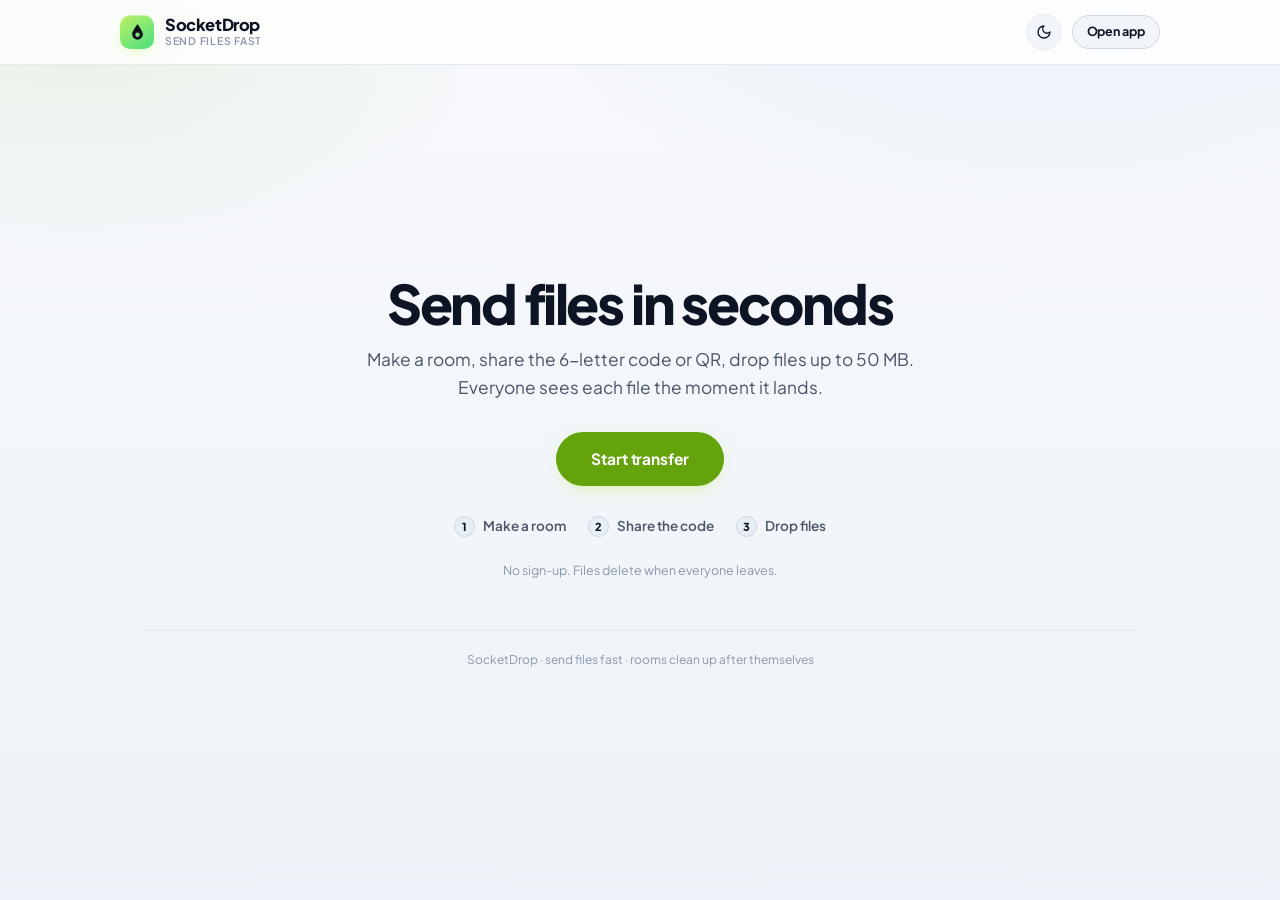
==== commit a91186db: "fixes" ====
--- a/src/main/resources/static/index.html
+++ b/src/main/resources/static/index.html
@@ -3,6 +3,12 @@
   <head>
     <meta charset="UTF-8" />
     <meta name="viewport" content="width=device-width, initial-scale=1.0, viewport-fit=cover" />
+    <!-- Allow pinch zoom on the code input; block accidental double-tap zoom elsewhere. -->
+    <meta name="mobile-web-app-capable" content="yes" />
+    <meta name="apple-mobile-web-app-capable" content="yes" />
+    <meta name="apple-mobile-web-app-status-bar-style" content="black-translucent" />
+    <meta name="apple-mobile-web-app-title" content="SocketDrop" />
+    <meta name="format-detection" content="telephone=no" />
     <title>SocketDrop — send files in seconds</title>
     <meta
       name="description"
@@ -15,6 +21,8 @@
       href="https://fonts.googleapis.com/css2?family=Plus+Jakarta+Sans:wght@400;500;600;700;800&family=JetBrains+Mono:wght@400;500;600&display=swap"
       rel="stylesheet"
     />
+    <link rel="icon" href="logo.svg" type="image/svg+xml" />
+    <link rel="apple-touch-icon" href="logo.svg" />
     <link rel="stylesheet" href="styles.css" />
   </head>
   <body class="page-landing">
@@ -24,10 +32,7 @@
       <div class="header-inner">
         <a class="brand" href="/" aria-label="SocketDrop home">
           <span class="brand-badge" aria-hidden="true">
-            <svg viewBox="0 0 24 24" fill="none" stroke="currentColor" stroke-width="2.5" stroke-linecap="round" stroke-linejoin="round">
-              <path d="M12 2v8"></path><path d="m16 6-4 4-4-4"></path><rect width="18" height="8" x="3" y="14" rx="2"></rect>
-              <circle cx="7" cy="18" r="1" fill="currentColor"></circle><circle cx="17" cy="18" r="1" fill="currentColor"></circle>
-            </svg>
+            <svg viewBox="0 0 24 24" class="logo-mark" aria-hidden="true" focusable="false"><path fill-rule="evenodd" clip-rule="evenodd" d="M12 2.6c0 0-6.2 7.7-6.2 11.4a6.2 6.2 0 0 0 12.4 0C18.2 10.3 12 2.6 12 2.6Zm0 9.5a2.5 2.5 0 1 0 0 5 2.5 2.5 0 0 0 0-5Z"></path></svg>
           </span>
           <span class="brand-text">
             <span class="brand-name">SocketDrop</span>
@@ -54,109 +59,28 @@
     </header>
 
     <main id="main" class="landing-layout">
-      <!-- ============================ HERO ============================ -->
       <section class="hero">
         <h1 class="hero-title">Send files in seconds</h1>
         <p class="hero-sub">
-          Make a room, share the 6-letter code or QR, drop files up to 50&nbsp;MB. Everyone in the
-          room sees each file the moment it lands.
-        </p>
-        <div class="hero-actions">
-          <a class="btn btn-lime btn-big" href="/app">
-            <svg viewBox="0 0 24 24" fill="none" stroke="currentColor" stroke-width="2" stroke-linecap="round" stroke-linejoin="round" aria-hidden="true">
-              <path d="M12 2v8"></path><path d="m16 6-4 4-4-4"></path><rect width="18" height="8" x="3" y="14" rx="2"></rect>
-              <circle cx="7" cy="18" r="1" fill="currentColor"></circle><circle cx="17" cy="18" r="1" fill="currentColor"></circle>
-            </svg>
-            <span>Start transfer</span>
-          </a>
-        </div>
-        <ul class="trust" aria-label="Key facts">
-          <li>
-            <svg viewBox="0 0 24 24" fill="none" stroke="currentColor" stroke-width="2" stroke-linecap="round" stroke-linejoin="round" aria-hidden="true"><polygon points="13 2 3 14 12 14 11 22 21 10 12 10 13 2"></polygon></svg>
-            Instant rooms
-          </li>
-          <li>
-            <svg viewBox="0 0 24 24" fill="none" stroke="currentColor" stroke-width="2" stroke-linecap="round" stroke-linejoin="round" aria-hidden="true"><path d="M3 6h18"></path><path d="M19 6v14a2 2 0 0 1-2 2H7a2 2 0 0 1-2-2V6"></path><path d="M8 6V4a2 2 0 0 1 2-2h4a2 2 0 0 1 2 2v2"></path></svg>
-            Deletes itself
-          </li>
-          <li>
-            <svg viewBox="0 0 24 24" fill="none" stroke="currentColor" stroke-width="2" stroke-linecap="round" stroke-linejoin="round" aria-hidden="true"><rect width="18" height="11" x="3" y="11" rx="2"></rect><path d="M7 11V7a5 5 0 0 1 10 0v4"></path></svg>
-            Room-locked
-          </li>
-          <li>
-            <svg viewBox="0 0 24 24" fill="none" stroke="currentColor" stroke-width="2" stroke-linecap="round" stroke-linejoin="round" aria-hidden="true"><rect x="2" y="3" width="20" height="14" rx="2"></rect><path d="M8 21h8"></path><path d="M12 17v4"></path></svg>
-            Any device
-          </li>
-        </ul>
-      </section>
-
-      <!-- ====================== WHAT IT DOES ====================== -->
-      <section class="landing-section">
-        <h2 class="section-title">What SocketDrop does</h2>
-        <p class="section-sub">
-          A temporary room where everyone sees the same files. Nothing is saved to an account and
-          nothing is kept after the room closes.
+          Make a room, share the 6-letter code or QR, drop files up to 50&nbsp;MB.
+          Everyone sees each file the moment it lands.
         </p>
 
-        <ol class="how-grid">
-          <li class="how-card">
-            <span class="how-num">1</span>
-            <h3>Make a room</h3>
-            <p>You get a 6-letter code like <code>K7Q9XD</code> and a QR code straight away.</p>
-          </li>
-          <li class="how-card">
-            <span class="how-num">2</span>
-            <h3>Share the code</h3>
-            <p>Send the link in a chat, read the 6 letters out loud, or let someone scan the QR.</p>
-          </li>
-          <li class="how-card">
-            <span class="how-num">3</span>
-            <h3>Drop files</h3>
-            <p>Everyone in the room gets each file the moment it finishes uploading.</p>
-          </li>
+        <div class="hero-actions">
+          <a class="btn btn-lime btn-big" href="/app">Start transfer</a>
+        </div>
+
+        <ol class="steps" aria-label="How it works">
+          <li><span class="step-num">1</span> Make a room</li>
+          <li><span class="step-num">2</span> Share the code</li>
+          <li><span class="step-num">3</span> Drop files</li>
         </ol>
-      </section>
 
-      <section class="landing-section">
-        <div class="fact-grid">
-          <div class="fact">
-            <h3>No sign-up</h3>
-            <p>You get a random name automatically. No email, no password, no profile.</p>
-          </div>
-          <div class="fact">
-            <h3>50 MB per file</h3>
-            <p>Send as many as you like. They upload one at a time so nothing fails halfway.</p>
-          </div>
-          <div class="fact">
-            <h3>Room-only access</h3>
-            <p>Downloads only work for people currently in the room. Leave and you lose access.</p>
-          </div>
-          <div class="fact">
-            <h3>Deletes itself</h3>
-            <p>Hit Destroy to wipe every file and kick everyone out, or leave and let the last
-              person out close it.</p>
-          </div>
-          <div class="fact">
-            <h3>Real progress</h3>
-            <p>Actual percentage, speed and time remaining. You can cancel any upload.</p>
-          </div>
-          <div class="fact">
-            <h3>Any device</h3>
-            <p>Phone, laptop or tablet. Same code, same room, same files.</p>
-          </div>
-        </div>
-      </section>
-
-      <section class="landing-cta">
-        <h2 class="section-title">Ready when you are</h2>
-        <p class="section-sub">No account, nothing to install.</p>
-        <a class="btn btn-lime btn-big" href="/app">
-          <span>Start transfer</span>
-        </a>
+        <p class="hero-note">No sign-up. Files delete when everyone leaves.</p>
       </section>
 
       <footer class="app-footer">
-        <span>SocketDrop &middot; send files fast &middot; no sign-up &middot; rooms clean up after themselves</span>
+        <span>SocketDrop &middot; send files fast &middot; rooms clean up after themselves</span>
       </footer>
     </main>
 
--- a/src/main/resources/static/styles.css
+++ b/src/main/resources/static/styles.css
@@ -51,6 +51,11 @@
   --t-med: 0.24s;
 
   --header-h: 64px;
+  /* Safe-area padding for notched devices; overridden per platform below. */
+  --safe-t: env(safe-area-inset-top, 0px);
+  --safe-b: env(safe-area-inset-bottom, 0px);
+  --safe-l: env(safe-area-inset-left, 0px);
+  --safe-r: env(safe-area-inset-right, 0px);
 }
 
 html[data-theme='light'] {
@@ -101,12 +106,18 @@
   -webkit-font-smoothing: antialiased;
   -moz-osx-font-smoothing: grayscale;
   min-height: 100vh;
+  min-height: 100dvh;
   display: flex;
   flex-direction: column;
   overflow-x: hidden;
 }
 
 :focus-visible { outline: 2px solid var(--accent-lime); outline-offset: 2px; border-radius: 6px; }
+
+button, a, input, select, summary, .drop-zone, .file-item, .queue-item {
+  -webkit-tap-highlight-color: transparent;
+  touch-action: manipulation; /* removes the 300ms double-tap delay */
+}
 ::selection { background: rgba(190, 242, 100, 0.32); color: var(--text-main); }
 
 img, svg { display: block; }
@@ -141,21 +152,25 @@
   border-bottom: 1px solid var(--border-line);
 }
 .header-inner {
-  max-width: 1080px; margin: 0 auto; padding: 0 20px;
+  max-width: 1080px; margin: 0 auto;
+  padding: 0 max(20px, var(--safe-r)) 0 max(20px, var(--safe-l));
   height: var(--header-h);
   display: flex; align-items: center; justify-content: space-between; gap: 14px;
 }
 .brand { display: flex; align-items: center; gap: 11px; text-decoration: none; color: inherit; }
 .brand-badge {
-  width: 36px; height: 36px; border-radius: 11px;
-  background: linear-gradient(140deg, var(--accent-lime), #86efac);
-  color: var(--accent-lime-fg);
+  width: 34px; height: 34px; border-radius: 10px;
+  background: linear-gradient(145deg, #bef264 0%, #4ade80 100%);
   display: grid; place-items: center;
-  box-shadow: 0 6px 18px -6px rgba(190, 242, 100, 0.6);
-  transition: transform var(--t-med) var(--ease);
-}
-.brand:hover .brand-badge { transform: rotate(-6deg) scale(1.06); }
-.brand-badge svg { width: 19px; height: 19px; }
+  box-shadow: 0 5px 16px -6px rgba(190, 242, 100, 0.65), inset 0 1px 0 rgba(255, 255, 255, 0.4);
+  /* Glow only on hover: the mark itself must never move. */
+  transition: box-shadow var(--t-med) var(--ease);
+  flex-shrink: 0;
+}
+.brand:hover .brand-badge { box-shadow: 0 6px 20px -7px rgba(190, 242, 100, 0.8), inset 0 1px 0 rgba(255, 255, 255, 0.4); }
+/* Teardrop mark: reads as a drop landing in a socket. Uses evenodd so the
+   inner hole is genuinely transparent and works on any tile colour. */
+.brand-badge .logo-mark { width: 21px; height: 21px; fill: #0b1220; }
 .brand-text { display: flex; flex-direction: column; line-height: 1.15; }
 .brand-name { font-weight: 800; font-size: 16.5px; letter-spacing: -0.025em; }
 .brand-tag { font-size: 10.5px; font-weight: 600; color: var(--text-subtle); text-transform: uppercase; letter-spacing: 0.07em; }
@@ -218,41 +233,44 @@
 
 /* ------------------------------ landing ------------------------------ */
 .landing-layout {
-  width: 100%; max-width: 1000px; margin: 0 auto;
-  padding: 30px 20px 70px;
+  width: 100%; max-width: 640px; margin: 0 auto;
+  padding: 40px 20px 56px;
   flex: 1;
-  display: flex; flex-direction: column; gap: 20px;
-}
-.hero { text-align: center; padding: 26px 0 10px; }
+  display: flex; flex-direction: column; justify-content: center; gap: 28px;
+}
+.hero { text-align: center; }
 .hero-title {
-  font-size: clamp(2.1rem, 6vw, 3.1rem);
-  font-weight: 800; letter-spacing: -0.04em; line-height: 1.04;
-  margin-bottom: 12px;
+  font-size: clamp(2.1rem, 7vw, 3rem);
+  font-weight: 800; letter-spacing: -0.04em; line-height: 1.05;
+  margin-bottom: 14px;
 }
 .hero-sub {
-  color: var(--text-muted); font-size: clamp(0.98rem, 2.2vw, 1.1rem);
-  max-width: 54ch; margin: 0 auto 24px; line-height: 1.6;
-}
-.hero-actions { display: flex; justify-content: center; gap: 10px; flex-wrap: wrap; margin-bottom: 26px; }
-.hero-actions .btn { min-height: 54px; padding: 0 30px; font-size: 15px; }
+  color: var(--text-muted); font-size: clamp(0.98rem, 2.4vw, 1.08rem);
+  max-width: 44ch; margin: 0 auto; line-height: 1.6;
+}
+.hero-actions { display: flex; justify-content: center; margin: 30px 0 0; }
+.hero-actions .btn { min-height: 54px; padding: 0 34px; font-size: 15.5px; }
+
+.steps {
+  list-style: none;
+  display: flex; justify-content: center; flex-wrap: wrap;
+  gap: 10px 22px; margin: 30px 0 0;
+  font-size: 13.5px; color: var(--text-muted); font-weight: 600;
+}
+.steps li { display: inline-flex; align-items: center; gap: 8px; }
+.step-num {
+  width: 21px; height: 21px; border-radius: 50%;
+  display: grid; place-items: center; flex-shrink: 0;
+  font-size: 11px; font-weight: 800;
+  background: var(--bg-subtle-strong); border: 1px solid var(--border-line-strong);
+  color: var(--text-main);
+}
+
+.hero-note {
+  margin: 24px 0 0;
+  font-size: 12.5px; color: var(--text-subtle);
+}
 .header-cta { text-decoration: none; }
-.landing-cta {
-  text-align: center;
-  background: var(--bg-panel); border: 1px solid var(--border-line);
-  border-radius: var(--r-2xl); padding: 30px 24px;
-}
-.landing-cta .section-sub { margin-bottom: 18px; }
-.trust {
-  list-style: none; display: flex; flex-wrap: wrap; justify-content: center;
-  gap: 8px 10px; margin: 0 auto; max-width: 640px;
-}
-.trust li {
-  display: inline-flex; align-items: center; gap: 7px;
-  font-size: 12.5px; font-weight: 600; color: var(--text-muted);
-  background: var(--bg-subtle); border: 1px solid var(--border-line);
-  padding: 5px 12px 5px 10px; border-radius: var(--r-pill);
-}
-.trust svg { width: 14px; height: 14px; color: var(--accent-lime); flex-shrink: 0; }
 
 /* ------------------------------ cards ------------------------------ */
 .glass-card {
@@ -356,7 +374,8 @@
   background: var(--bg-subtle);
   border: 1.5px solid var(--border-line-strong);
   border-radius: var(--r-md);
-  font-size: 14px;
+  /* 16px floor: iOS Safari zooms the page when a focused field is smaller. */
+  font-size: max(16px, 1rem);
   transition: border-color var(--t-fast) var(--ease), box-shadow var(--t-fast) var(--ease), background var(--t-fast) var(--ease);
 }
 .input-wrapper input:focus, .share-row input:focus, .modal-link-box input:focus {
@@ -438,7 +457,7 @@
 .invite-right { display: flex; flex-direction: column; align-items: center; gap: 8px; }
 
 .share-row { display: flex; gap: 8px; flex-wrap: wrap; }
-.share-row input { flex: 1 1 200px; font-family: var(--font-mono); font-size: 12px; }
+.share-row input { flex: 1 1 200px; font-family: var(--font-mono); }
 
 .share-tips { list-style: none; display: flex; flex-direction: column; gap: 8px; font-size: 13px; color: var(--text-muted); }
 .share-tips li { display: flex; gap: 9px; align-items: flex-start; }
@@ -518,11 +537,12 @@
 /* ------------------------------ files ------------------------------ */
 .files-tools input[type='search'],
 .files-tools select {
-  height: 36px; padding: 0 13px;
+  height: 40px; padding: 0 13px;
   border-radius: var(--r-pill);
   border: 1px solid var(--border-line-strong);
   background: var(--bg-subtle);
-  font-size: 12.5px; font-weight: 600;
+  font-size: max(16px, 1rem); /* iOS zoom guard */
+  font-weight: 600;
   transition: border-color var(--t-fast) var(--ease), box-shadow var(--t-fast) var(--ease);
 }
 .files-tools input[type='search'] { width: 190px; }
@@ -590,7 +610,10 @@
   padding: 22px;
   box-shadow: var(--shadow-md);
   animation: modal-in 0.22s var(--ease);
-  max-height: calc(100vh - 40px); overflow-y: auto;
+  max-height: calc(100vh - 40px);
+  max-height: calc(100dvh - 40px);
+  overflow-y: auto;
+  -webkit-overflow-scrolling: touch;
 }
 @keyframes modal-in { from { opacity: 0; transform: scale(0.96) translateY(10px); } to { opacity: 1; transform: none; } }
 .modal-card.danger { border-color: var(--accent-danger-line); }
@@ -613,7 +636,60 @@
 .modal-help { font-size: 13px; color: var(--text-muted); }
 .modal-code { font-family: var(--font-mono); letter-spacing: 0.14em; color: var(--text-main); }
 .modal-link-box { width: 100%; display: flex; gap: 8px; }
-.modal-link-box input { flex: 1; height: 40px; font-family: var(--font-mono); font-size: 12px; }
+.modal-link-box input { flex: 1; height: 42px; font-family: var(--font-mono); }
+
+/* ------------------------- camera scanner ------------------------- */
+.scanner-modal-card { max-width: 400px; width: 100%; }
+.scanner-body { width: 100%; padding-top: 4px; }
+.scanner-viewport-wrap {
+  position: relative;
+  width: 100%;
+  max-width: 320px;
+  aspect-ratio: 1;
+  background: #000;
+  border-radius: var(--r-lg);
+  overflow: hidden;
+  display: flex;
+  align-items: center;
+  justify-content: center;
+  box-shadow: 0 8px 24px rgba(0,0,0,0.3);
+}
+.scanner-viewport-wrap video {
+  width: 100%;
+  height: 100%;
+  object-fit: cover;
+}
+.scanner-reticle {
+  position: absolute;
+  inset: 28px;
+  border: 2px dashed rgba(255, 255, 255, 0.7);
+  border-radius: var(--r-md);
+  box-shadow: 0 0 0 9999px rgba(0, 0, 0, 0.4);
+  pointer-events: none;
+  overflow: hidden;
+}
+.scanner-laser {
+  position: absolute;
+  top: 0; left: 0; right: 0;
+  height: 2px;
+  background: var(--accent-emerald, #10b981);
+  box-shadow: 0 0 10px var(--accent-emerald, #10b981);
+  animation: scanSweep 2s ease-in-out infinite;
+}
+@keyframes scanSweep {
+  0%, 100% { top: 0%; opacity: 0.5; }
+  50% { top: 100%; opacity: 1; }
+}
+.hint-line.success {
+  color: var(--accent-emerald, #10b981);
+}
+.hint-line.success code {
+  font-family: var(--font-mono);
+  background: var(--bg-subtle);
+  padding: 1px 4px;
+  border-radius: var(--r-xs);
+  color: var(--text-main);
+}
 
 .confirm-ico {
   width: 46px; height: 46px; border-radius: 50%;
@@ -626,10 +702,12 @@
 .confirm-input-wrap[hidden] { display: none; }
 .confirm-input-wrap label { font-size: 12.5px; font-weight: 700; color: var(--text-muted); }
 .confirm-input-wrap input {
-  height: 42px; padding: 0 14px; width: 100%;
+  height: 46px; padding: 0 14px; width: 100%;
   background: var(--bg-subtle); border: 1.5px solid var(--border-line-strong);
   border-radius: var(--r-md);
-  font-family: var(--font-mono); font-size: 15px; font-weight: 700;
+  font-family: var(--font-mono);
+  font-size: max(16px, 1rem); /* iOS zoom guard */
+  font-weight: 700;
   letter-spacing: 0.16em; text-transform: uppercase; text-align: center;
 }
 .confirm-input-wrap input:focus { outline: none; border-color: var(--accent-danger); box-shadow: 0 0 0 4px rgba(244, 63, 94, 0.14); }
@@ -688,35 +766,42 @@
 .toast.leaving { opacity: 0; transform: translateY(8px) scale(0.97); transition: all var(--t-med) var(--ease); }
 @keyframes toast-in { from { opacity: 0; transform: translateY(12px) scale(0.96); } to { opacity: 1; transform: none; } }
 
-/* --------------------------- plain explanation --------------------------- */
-.landing-section { margin-top: 26px; }
-
-.section-title { font-size: clamp(1.25rem, 3.2vw, 1.6rem); font-weight: 800; letter-spacing: -0.03em; text-align: center; margin-bottom: 6px; }
-.section-sub { text-align: center; color: var(--text-muted); font-size: 13.5px; margin: 0 auto 22px; max-width: 58ch; }
-
-.how-grid { list-style: none; display: grid; grid-template-columns: repeat(3, 1fr); gap: 12px; }
-@media (max-width: 760px) { .how-grid { grid-template-columns: 1fr; } }
-.how-card { background: var(--bg-panel); border: 1px solid var(--border-line); border-radius: var(--r-lg); padding: 18px; }
-.how-card h3 { font-size: 14.5px; font-weight: 800; margin-bottom: 5px; }
-.how-card p { font-size: 13px; color: var(--text-muted); }
-.how-card code { font-family: var(--font-mono); font-size: 12px; background: var(--bg-subtle-strong); border: 1px solid var(--border-line); padding: 1px 6px; border-radius: 6px; letter-spacing: 0.06em; }
-.how-num {
-  display: inline-grid; place-items: center; width: 24px; height: 24px;
-  border-radius: 50%; background: var(--accent-lime); color: var(--accent-lime-fg);
-  font-weight: 800; font-size: 12px; margin-bottom: 10px;
-}
-
-.fact-grid { display: grid; grid-template-columns: repeat(3, 1fr); gap: 12px; }
-@media (max-width: 820px) { .fact-grid { grid-template-columns: repeat(2, 1fr); } }
-@media (max-width: 520px) { .fact-grid { grid-template-columns: 1fr; } }
-.fact { background: var(--bg-panel); border: 1px solid var(--border-line); border-radius: var(--r-lg); padding: 16px 18px; }
-.fact h3 { font-size: 14px; font-weight: 800; margin-bottom: 5px; }
-.fact p { font-size: 12.5px; color: var(--text-muted); line-height: 1.6; }
-
 .app-footer {
   margin-top: 22px; padding: 20px 0 4px;
   border-top: 1px solid var(--border-line);
   text-align: center; font-size: 12px; color: var(--text-subtle);
+}
+
+/* ------------------------- hover capability ------------------------- */
+/* Touch devices fire hover on tap and leave the state stuck, so every
+   hover-only affordance is gated behind a real pointing device. */
+@media (hover: none) {
+  .util-btn:hover,
+  .input-action-btn:hover,
+  .drop-zone:hover,
+  .file-item:hover,
+  .btn-close:hover,
+  .presence-chip:hover,
+  .presence-face:hover,
+  .btn:hover:not(:disabled),
+  .btn-lime:hover:not(:disabled)::after,
+  .drop-zone:hover .drop-icon-box {
+    transform: none;
+  }
+  .btn-lime::after { display: none; }
+  .presence-face:hover { z-index: auto; }
+  .drop-zone:hover,
+  .file-item:hover,
+  .presence-chip:hover,
+  .input-action-btn:hover,
+  .util-btn:hover,
+  .btn-outline:hover:not(:disabled) {
+    background: revert;
+    border-color: revert;
+  }
+  .drop-zone:hover { background: var(--bg-subtle); border-color: var(--border-line-strong); }
+  .file-item:hover { background: var(--bg-subtle); border-color: var(--border-line); }
+  .btn-outline:hover:not(:disabled) { border-color: var(--border-line-strong); }
 }
 
 /* ---------------------------- scrollbar ---------------------------- */
@@ -725,6 +810,168 @@
 ::-webkit-scrollbar-track { background: transparent; }
 ::-webkit-scrollbar-thumb { background: var(--border-line-strong); border-radius: var(--r-pill); border: 3px solid transparent; background-clip: content-box; }
 ::-webkit-scrollbar-thumb:hover { background: var(--text-subtle); background-clip: content-box; }
+
+/* ======================= responsive / touch ======================= */
+
+/* ---------- phone: small hands, one column, big targets ---------- */
+@media (max-width: 720px) {
+  .app-layout,
+  .landing-layout {
+    padding: 16px max(14px, var(--safe-r)) calc(64px + var(--safe-b)) max(14px, var(--safe-l));
+    gap: 14px;
+  }
+  .header-inner { padding: 0 14px; height: 58px; }
+  :root { --header-h: 58px; }
+
+  .glass-card { padding: 16px; border-radius: var(--r-xl); }
+  .card-head { margin-bottom: 15px; }
+  .card-icon { width: 36px; height: 36px; }
+  .card-title { font-size: 1rem; }
+
+  /* Comfortable tap targets: 44px is the accessible floor. */
+  .btn { min-height: 46px; padding: 0 20px; font-size: 14.5px; }
+  .btn-sm { min-height: 40px; padding: 0 15px; font-size: 13px; }
+  .btn-xs { min-height: 36px; padding: 0 13px; font-size: 12.5px; }
+  .btn-big, .btn-group.big .btn { min-height: 52px; font-size: 15px; }
+  .btn-icon-danger { width: 40px; }
+  .btn-close { width: 40px; height: 40px; }
+  .btn-close svg { width: 17px; height: 17px; }
+  .input-action-btn { padding: 9px 14px; font-size: 12.5px; }
+  .util-btn { width: 40px; height: 40px; }
+  .peer-row .btn { min-height: 36px; }
+
+  .connection-pill .status-label { display: none; }
+  .connection-pill { padding: 7px 10px; }
+
+  /* Sticky bar becomes a two-row block; actions get equal width. */
+  .room-bar {
+    top: calc(var(--header-h) + 6px);
+    padding: 11px 12px;
+    gap: 10px;
+    border-radius: var(--r-lg);
+  }
+  .room-bar-main { width: 100%; gap: 9px; }
+  .room-bar-code { font-size: 1.3rem; letter-spacing: 0.12em; }
+  .presence-chip { padding: 4px 10px 4px 4px; }
+  .presence-label { display: none; }
+  .presence-face { width: 24px; height: 24px; }
+  .room-bar-actions { width: 100%; gap: 6px; }
+  .room-bar-actions .btn { flex: 1 1 0; min-width: 0; padding: 0 8px; }
+  .room-bar-actions .btn-danger-outline { order: 9; }
+
+  .btn-group.big .btn { flex: 1 1 100%; }
+  .mode-divider { margin: 15px 0 13px; }
+
+  .invite-grid { grid-template-columns: 1fr; gap: 18px; }
+  .qr-preview-box { width: 100%; max-width: 220px; height: auto; aspect-ratio: 1; }
+  .qr-preview-box svg { width: 100%; height: 100%; }
+  .share-row { flex-direction: column; align-items: stretch; }
+  .share-row .btn { width: 100%; }
+  .who-list { gap: 6px; }
+  .who-row { padding: 5px 12px 5px 5px; }
+
+  .drop-zone { padding: 26px 16px; border-radius: var(--r-lg); }
+  .drop-title { font-size: 14px; }
+  .drop-hint { font-size: 11.5px; }
+
+  .queue-item, .file-item { padding: 12px; gap: 11px; }
+  .queue-icon, .file-icon { width: 40px; height: 40px; }
+  .queue-top { flex-direction: column; align-items: flex-start; gap: 2px; }
+  .queue-name { max-width: 100%; }
+  .queue-action { min-height: 36px; padding: 0 12px; }
+  .file-name { max-width: 100%; }
+  .file-actions { width: 100%; justify-content: stretch; gap: 8px; }
+  .file-actions .btn { flex: 1; min-height: 44px; }
+
+  .files-tools { width: 100%; flex-wrap: wrap; }
+  .files-tools input[type='search'] { flex: 1 1 100%; width: auto; }
+  .files-tools select { flex: 1; }
+
+  .modal-card { max-width: none; padding: 20px 18px; }
+  .modal-qr-box { min-width: 0; width: 100%; }
+  .modal-qr-box svg { width: min(240px, 62vw); height: min(240px, 62vw); }
+  .modal-link-box { flex-direction: column; }
+  .modal-link-box .btn { width: 100%; }
+  .confirm-ico { width: 42px; height: 42px; }
+
+  .toast-container { bottom: calc(14px + env(safe-area-inset-bottom)); width: calc(100vw - 28px); }
+  .toast { padding: 12px 15px; }
+
+  .hero { padding: 18px 0 6px; }
+  .hero-sub { margin-bottom: 20px; }
+  .hero-actions .btn { width: 100%; }
+
+  .empty-state { padding: 30px 16px; }
+  .empty-actions { flex-direction: column; width: 100%; }
+}
+
+/* ---------- short phones in landscape: recover vertical space ---------- */
+@media (max-height: 520px) and (orientation: landscape) {
+  .app-header { position: static; }
+  .hero { padding: 10px 0 4px; }
+  .hero-title { font-size: clamp(1.5rem, 5vw, 2rem); }
+  .hero-sub { margin-bottom: 14px; }
+  .room-bar { position: static; }
+  .card-head { margin-bottom: 10px; }
+  .drop-zone { padding: 18px 14px; }
+  .modal-qr-box svg { width: min(180px, 40vh); height: min(180px, 40vh); }
+  .modal-card { max-height: calc(100dvh - 24px); }
+}
+
+/* ---------- large phone / small tablet ---------- */
+@media (min-width: 721px) and (max-width: 900px) {
+  .app-layout, .landing-layout { padding: 24px 20px 72px; }
+  .invite-grid { grid-template-columns: 1fr; }
+  .btn-xs { min-height: 34px; }
+}
+
+/* ---------- tablet: touch-sized controls, roomier layout ---------- */
+@media (min-width: 768px) and (pointer: coarse) {
+  .btn { min-height: 46px; }
+  .btn-sm { min-height: 42px; }
+  .btn-xs { min-height: 36px; }
+  .btn-close { width: 40px; height: 40px; }
+  .file-actions .btn, .queue-action { min-height: 42px; }
+}
+
+/* ---------- iPad / desktop-width tablet ---------- */
+@media (min-width: 900px) {
+  .app-layout { max-width: 960px; }
+  .landing-layout { max-width: 1040px; }
+  .hero-title { font-size: clamp(2.4rem, 4.6vw, 3.4rem); }
+}
+
+/* ---------- iPad in Split View / Slide Over: layout must not collapse ---------- */
+@media (max-width: 720px) and (min-width: 380px) {
+  .btn-group.big .btn { flex: 1 1 100%; }
+  .mode-divider { margin: 12px 0 10px; }
+  .queue-top { flex-direction: row; align-items: baseline; gap: 10px; }
+  .file-actions { justify-content: flex-end; }
+  .file-actions .btn { flex: 0 0 auto; min-width: 110px; }
+}
+
+/* ---------- very narrow (iPhone SE and similar) ---------- */
+@media (max-width: 380px) {
+  .app-layout, .landing-layout { padding: 14px 11px 60px; }
+  .glass-card { padding: 14px; }
+  .room-bar-actions { display: grid; grid-template-columns: repeat(2, 1fr); width: 100%; }
+  .room-bar-actions .btn { min-width: 0; padding: 0 6px; font-size: 12.5px; }
+  .room-bar-code { font-size: 1.15rem; }
+  .avatar-circle { width: 32px; height: 32px; }
+  .card-title { font-size: 0.95rem; }
+  .hero-title { font-size: 1.75rem; }
+}
+
+/* ---------- very wide / desktop ---------- */
+@media (min-width: 1400px) {
+  .landing-layout { max-width: 1120px; }
+}
+
+/* ---------- coarse pointer without hover: no lift animations ---------- */
+@media (pointer: coarse) {
+  .file-item, .btn { transition: background var(--t-fast) var(--ease), border-color var(--t-fast) var(--ease); }
+  .mock-card { animation: none; }
+}
 
 /* ---------------------------- responsive ---------------------------- */
 @media (max-width: 720px) {
@@ -850,50 +1097,6 @@
 }
 
 /* ------------------------------ presence ------------------------------ */
-.presence-chip {
-  display: inline-flex; align-items: center; gap: 8px;
-  padding: 4px 12px 4px 5px;
-  border-radius: var(--r-pill);
-  background: rgba(255, 255, 255, 0.06);
-  border: 1px solid var(--border-line-strong);
-  cursor: pointer; color: var(--text-main);
-  transition: background var(--t-fast) var(--ease), border-color var(--t-fast) var(--ease), transform var(--t-fast) var(--ease);
-}
-.presence-chip:hover { background: rgba(255, 255, 255, 0.11); transform: translateY(-1px); }
-.presence-avatars { display: inline-flex; align-items: center; }
-.presence-face {
-  width: 24px; height: 24px; border-radius: 50%;
-  display: grid; place-items: center;
-  font-size: 9.5px; font-weight: 800; letter-spacing: -0.02em; text-transform: uppercase;
-  background: linear-gradient(140deg, #7dd3fc, #a78bfa);
-  color: #0b1220;
-  border: 2px solid var(--bg-canvas);
-  margin-left: -7px;
-  transition: transform var(--t-fast) var(--ease);
-}
-.presence-face:first-child { margin-left: 0; }
-.presence-face.is-me { background: linear-gradient(140deg, var(--accent-lime), #86efac); }
-.presence-face.presence-more { background: var(--bg-subtle-strong); color: var(--text-muted); font-size: 9px; }
-.presence-face:hover { transform: translateY(-2px); z-index: 2; }
-.presence-label { font-size: 12px; font-weight: 700; white-space: nowrap; }
-
-.presence-list { list-style: none; width: 100%; display: flex; flex-direction: column; gap: 7px; }
-.presence-row {
-  display: flex; align-items: center; gap: 10px;
-  padding: 9px 13px;
-  background: var(--bg-subtle); border: 1px solid var(--border-line);
-  border-radius: var(--r-pill);
-  font-size: 13.5px; text-align: left;
-}
-.presence-row.is-me { border-color: rgba(190, 242, 100, 0.35); background: rgba(190, 242, 100, 0.07); }
-.presence-row .presence-face { margin-left: 0; border-color: transparent; width: 26px; height: 26px; }
-.presence-name { font-weight: 700; overflow: hidden; text-overflow: ellipsis; white-space: nowrap; }
-.presence-tag {
-  margin-left: auto; font-size: 10px; font-weight: 800;
-  text-transform: uppercase; letter-spacing: 0.07em;
-  color: var(--accent-lime);
-}
-
 /* -------------------------- empty actions -------------------------- */
 .empty-actions { display: flex; gap: 8px; flex-wrap: wrap; justify-content: center; margin-top: 14px; }
 
@@ -992,6 +1195,24 @@
   color: var(--accent-lime);
 }
 
+/* --------- standalone / home-screen app (no browser chrome) --------- */
+@media (display-mode: standalone) {
+  .app-header { padding-top: var(--safe-t); }
+  .app-layout, .landing-layout { padding-bottom: calc(48px + var(--safe-b)); }
+}
+
+/* -------------------- on-screen keyboard handling -------------------- */
+/* While the soft keyboard is up, the sticky header and room bar only steal
+   vertical space, so they step out of the way. */
+body.kb-open .app-header { position: static; }
+body.kb-open .room-bar { position: static; }
+body.kb-open .toast-container { bottom: calc(12px + env(safe-area-inset-bottom)); }
+
+/* Touch devices: never rely on hover to reveal an action. */
+body.is-touch .file-item:active,
+body.is-touch .queue-item:active { background: var(--bg-panel-hover); }
+body.is-touch .drop-zone:active { transform: scale(0.995); }
+
 /* ---------------------------- page shells ---------------------------- */
 .page-landing .app-layout,
 .page-app .landing-layout { display: none; }
